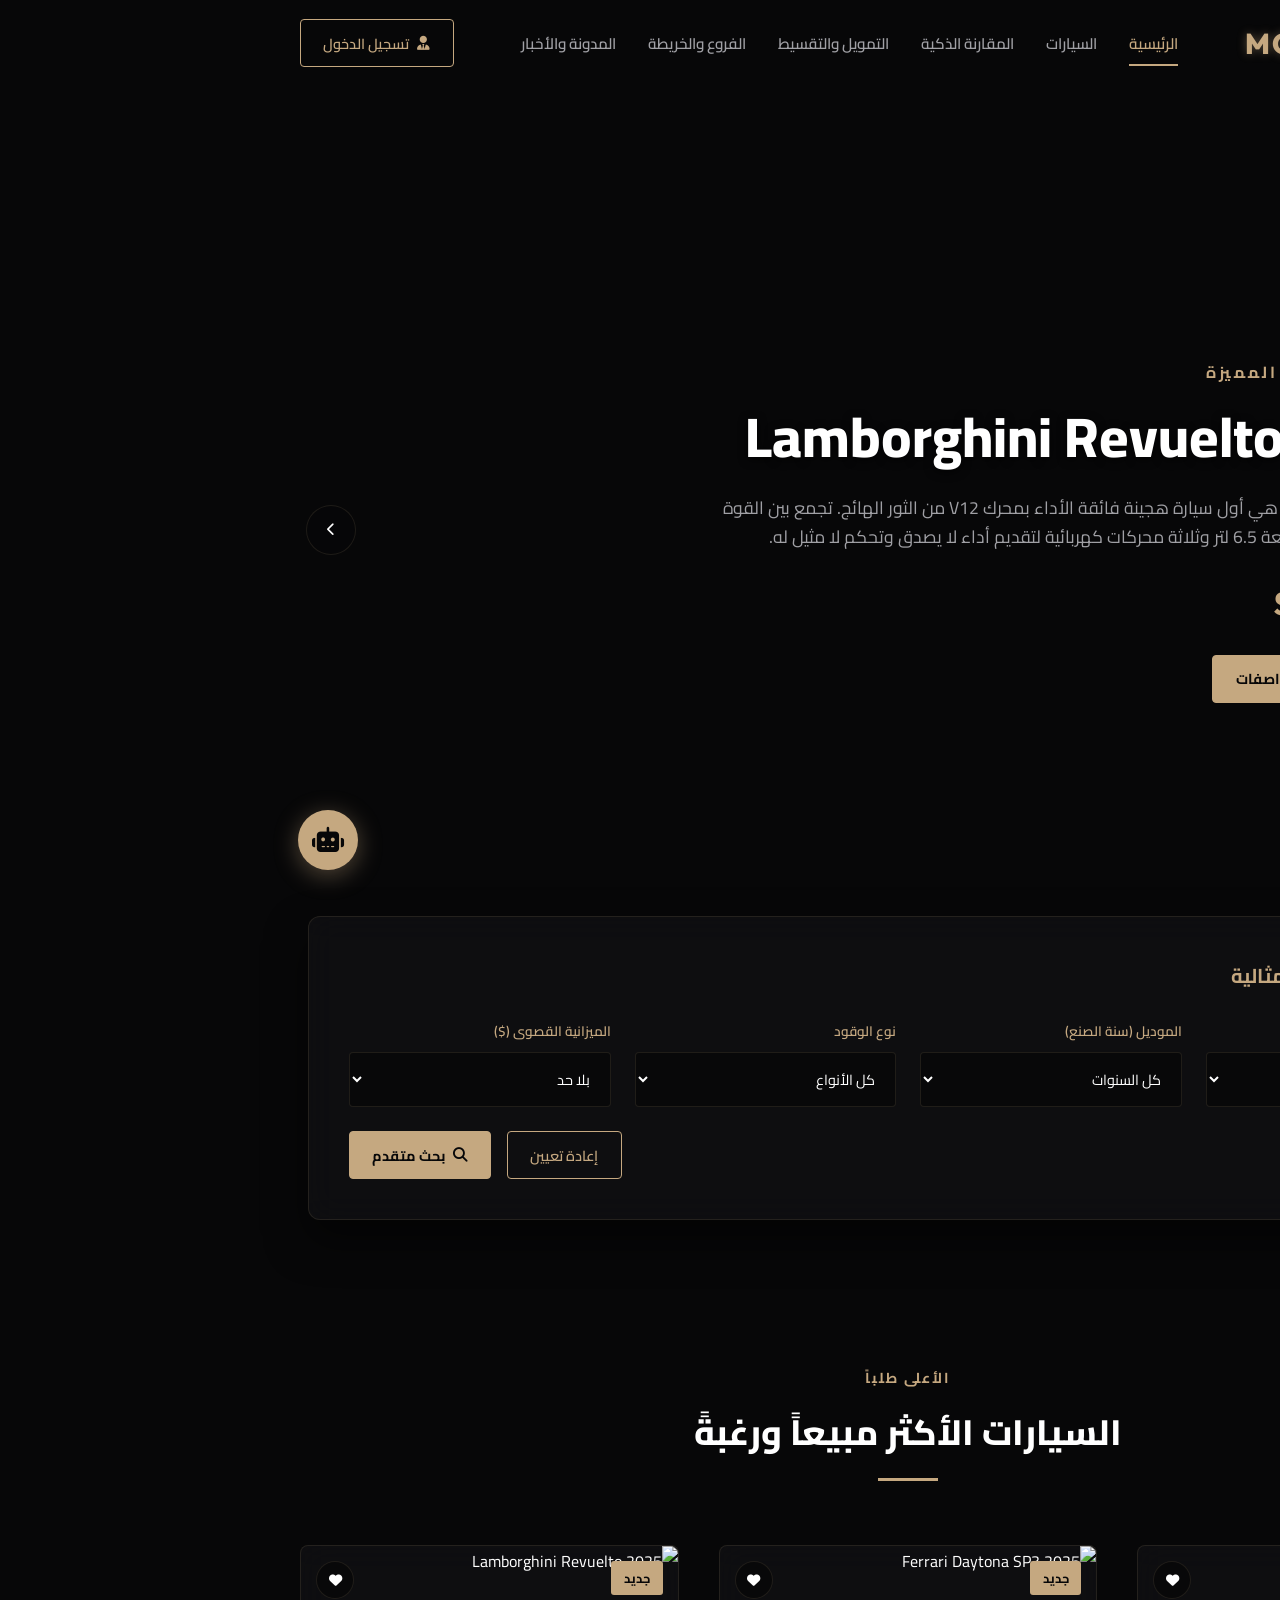
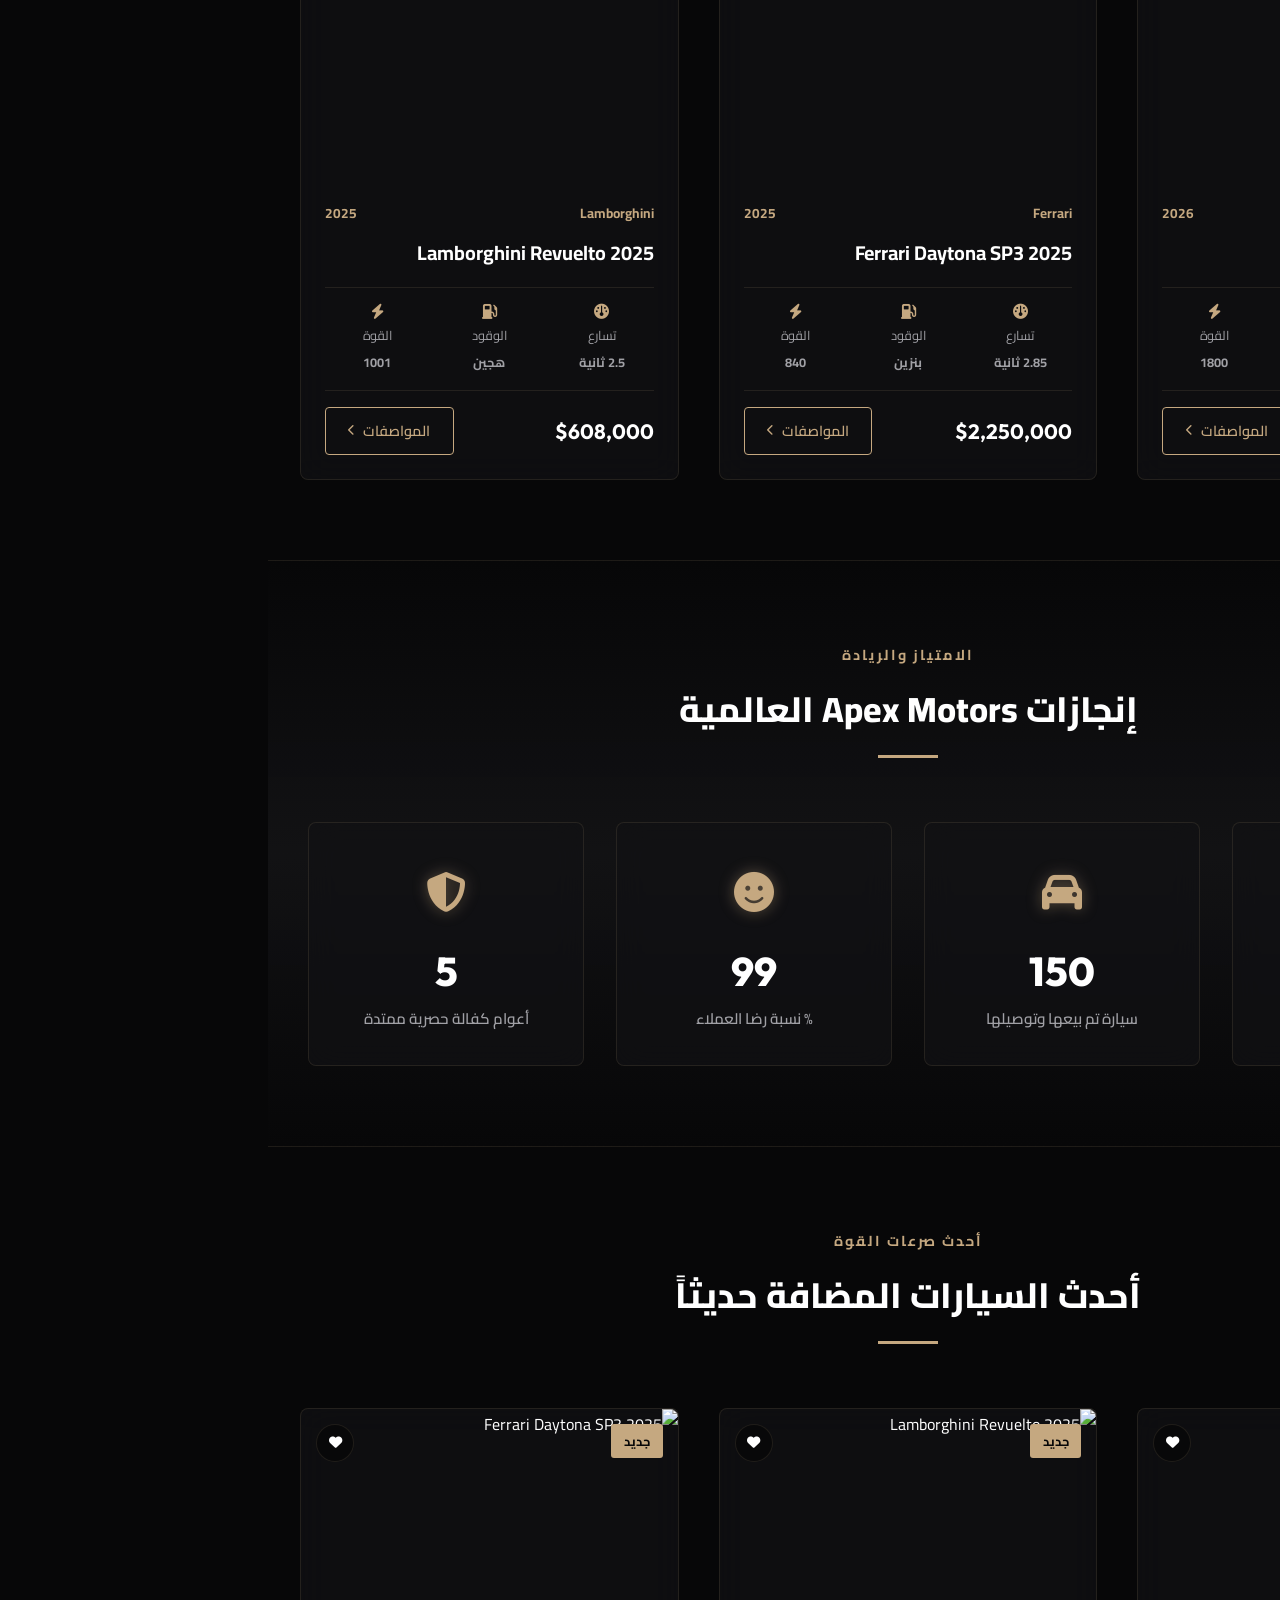
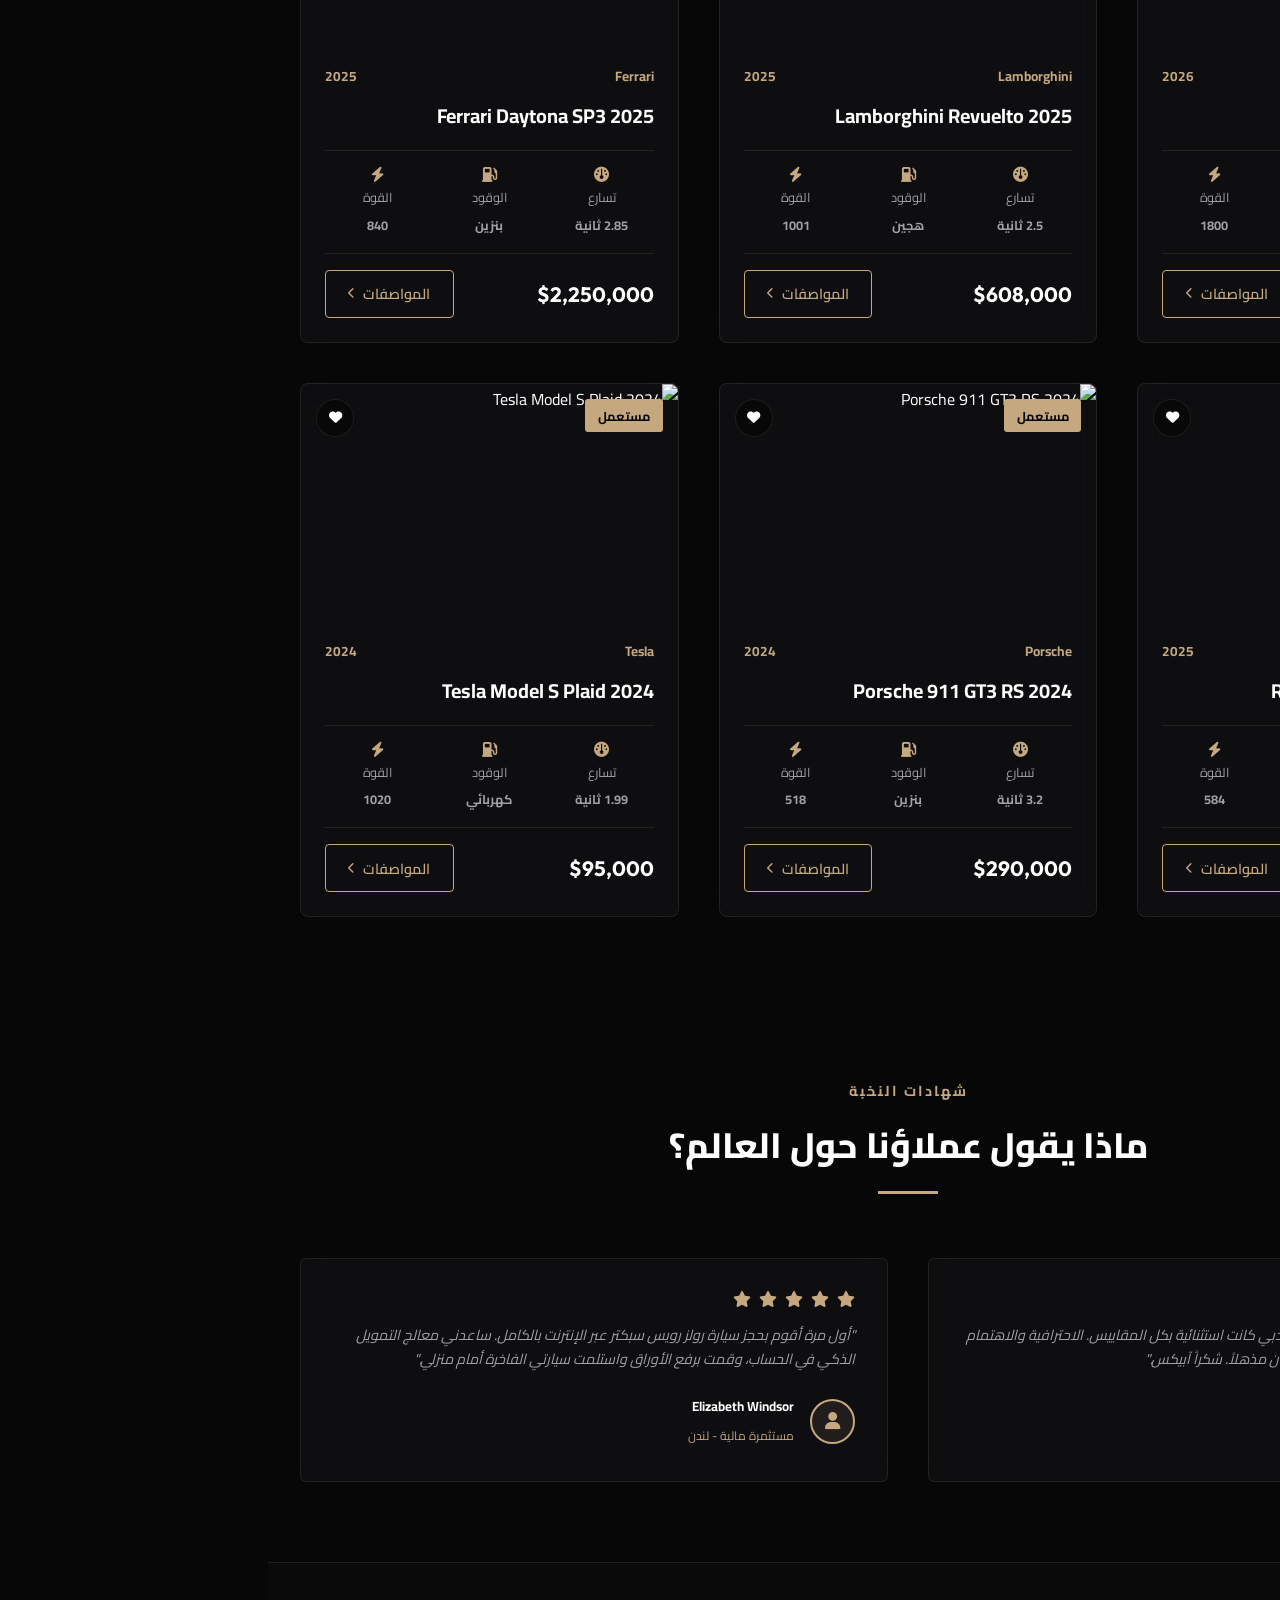
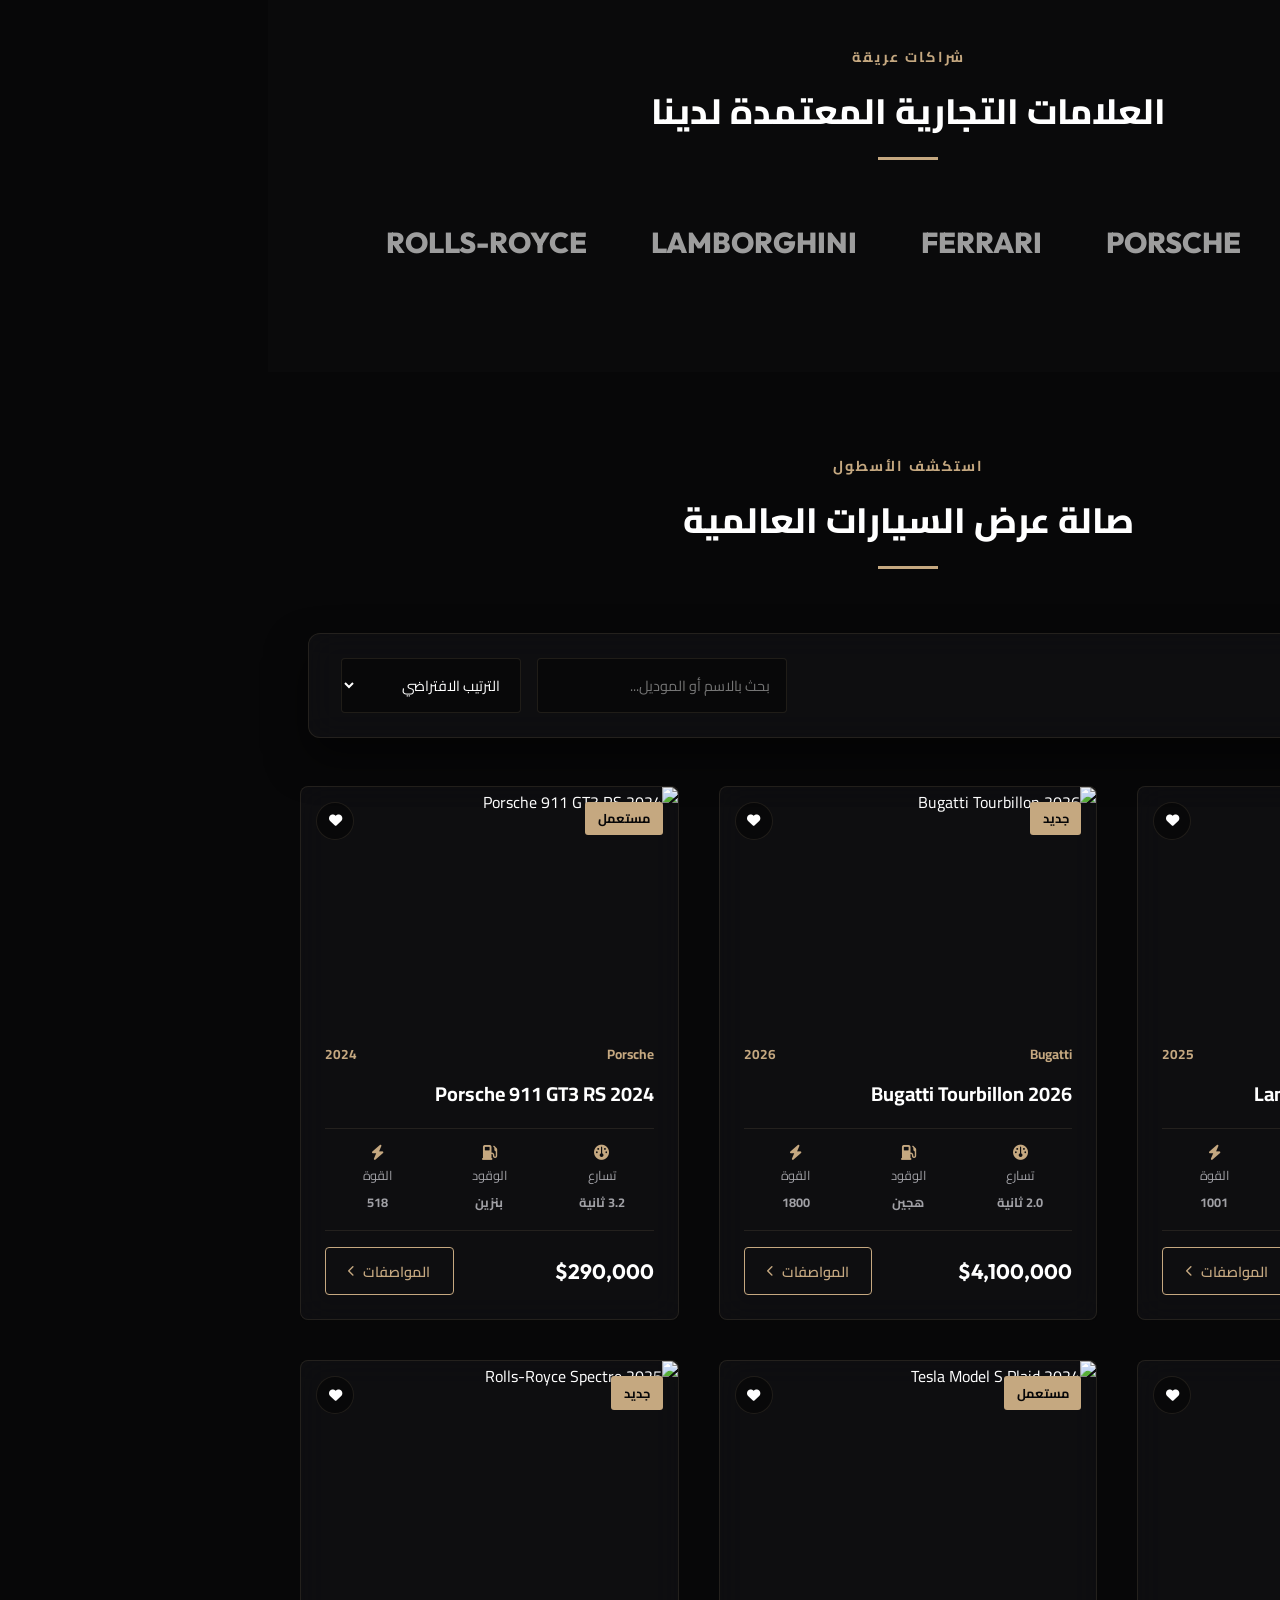
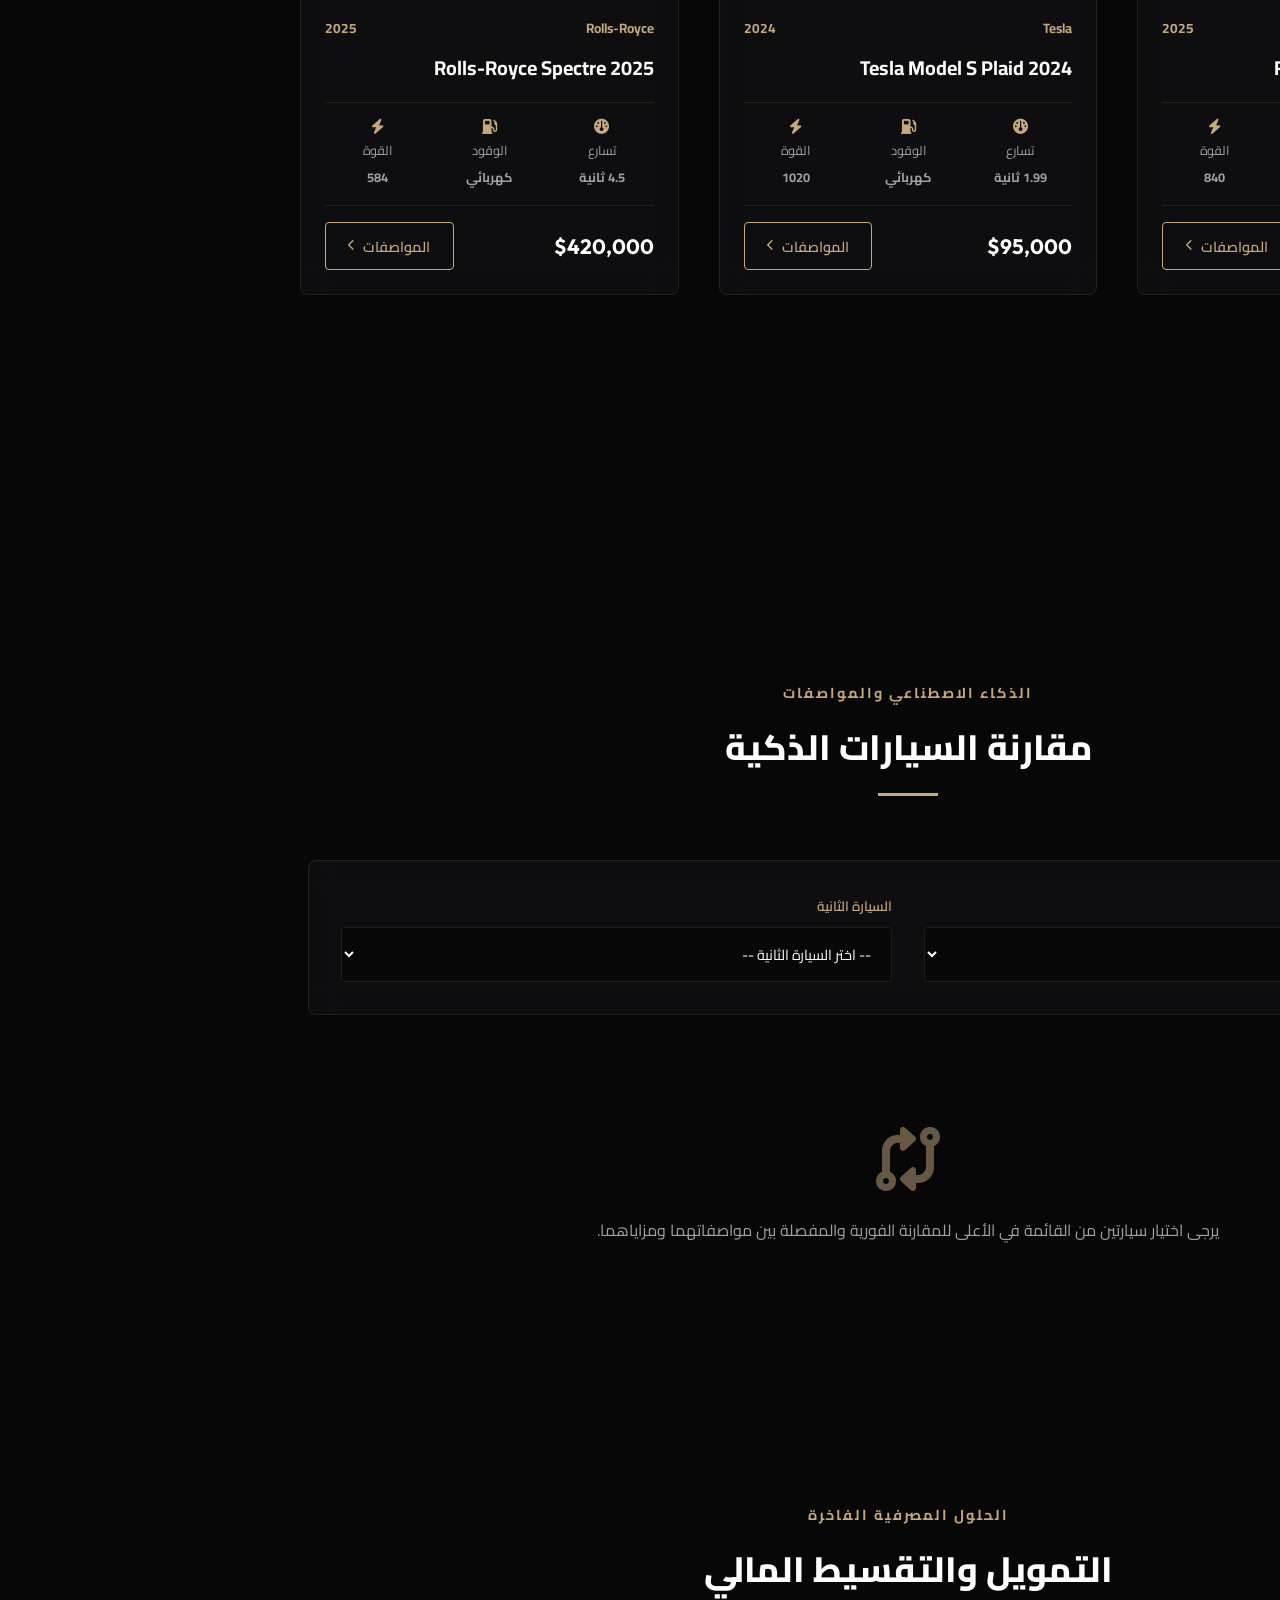
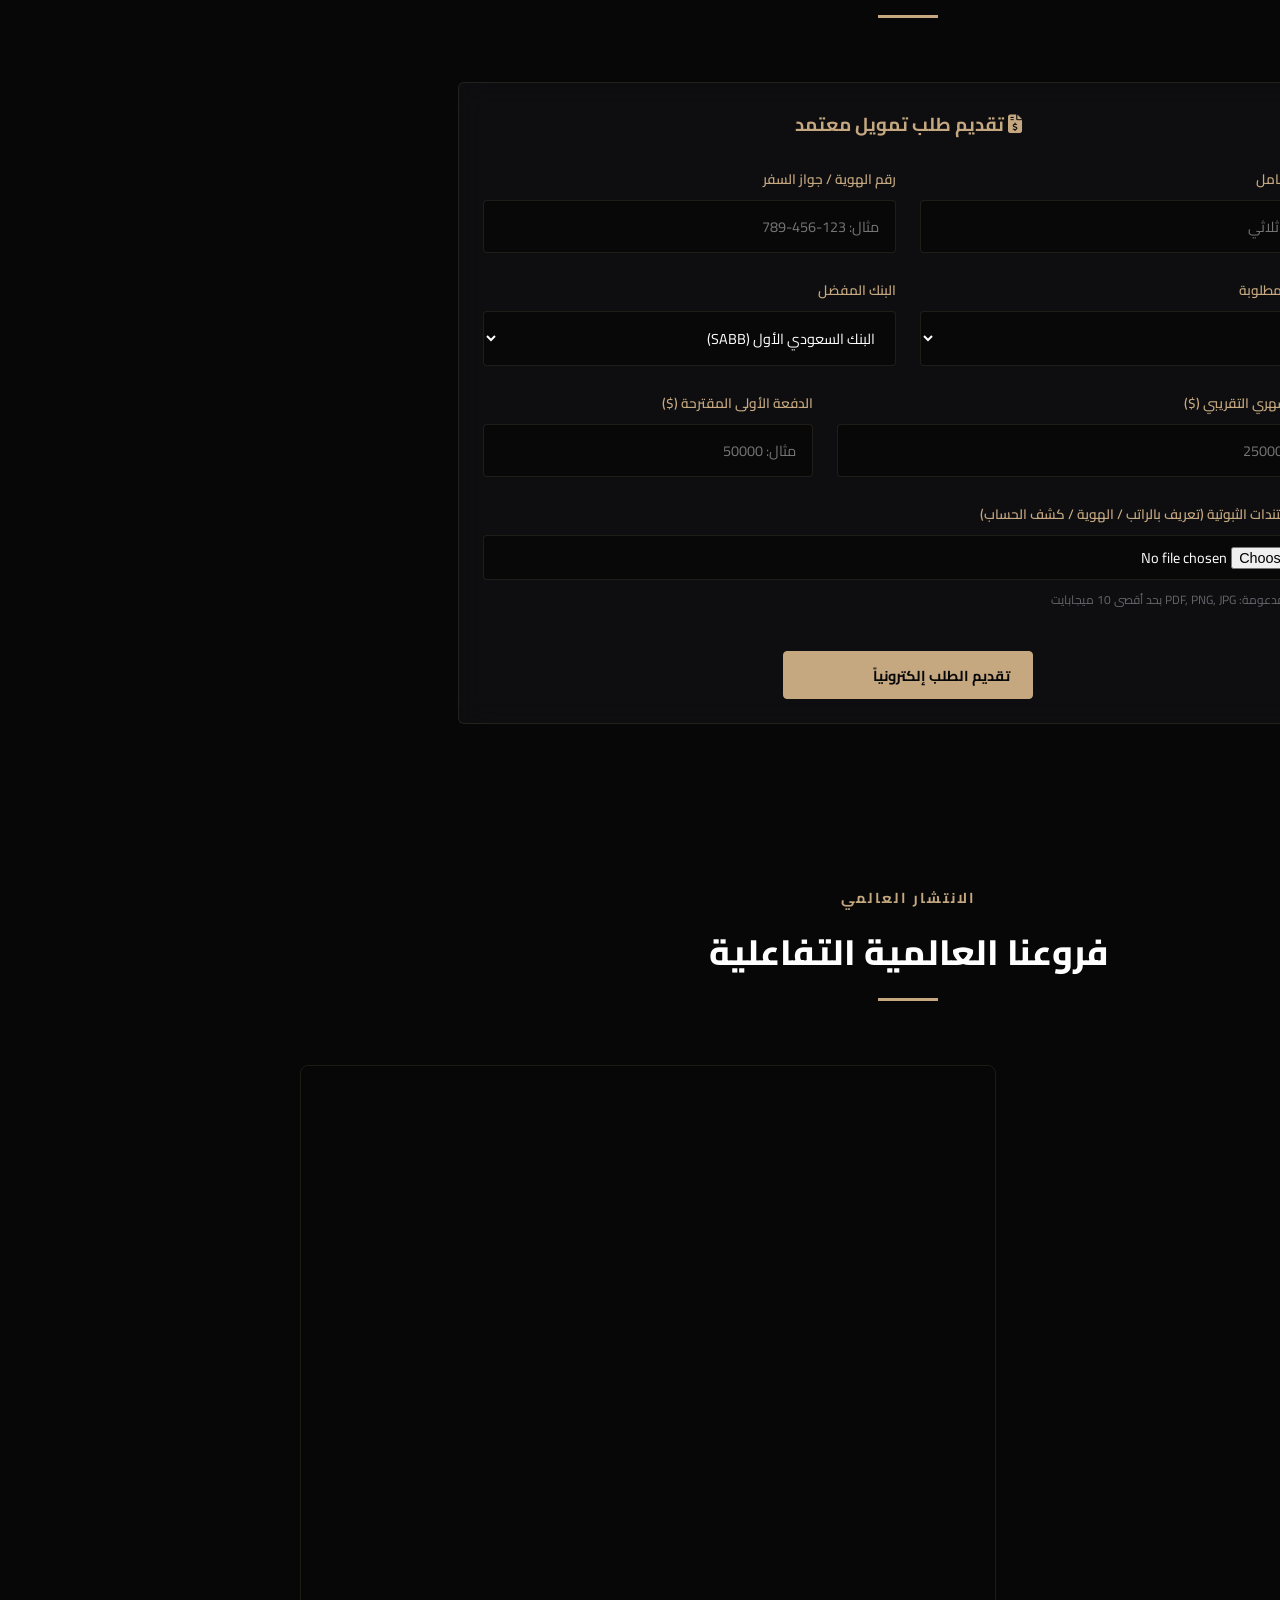
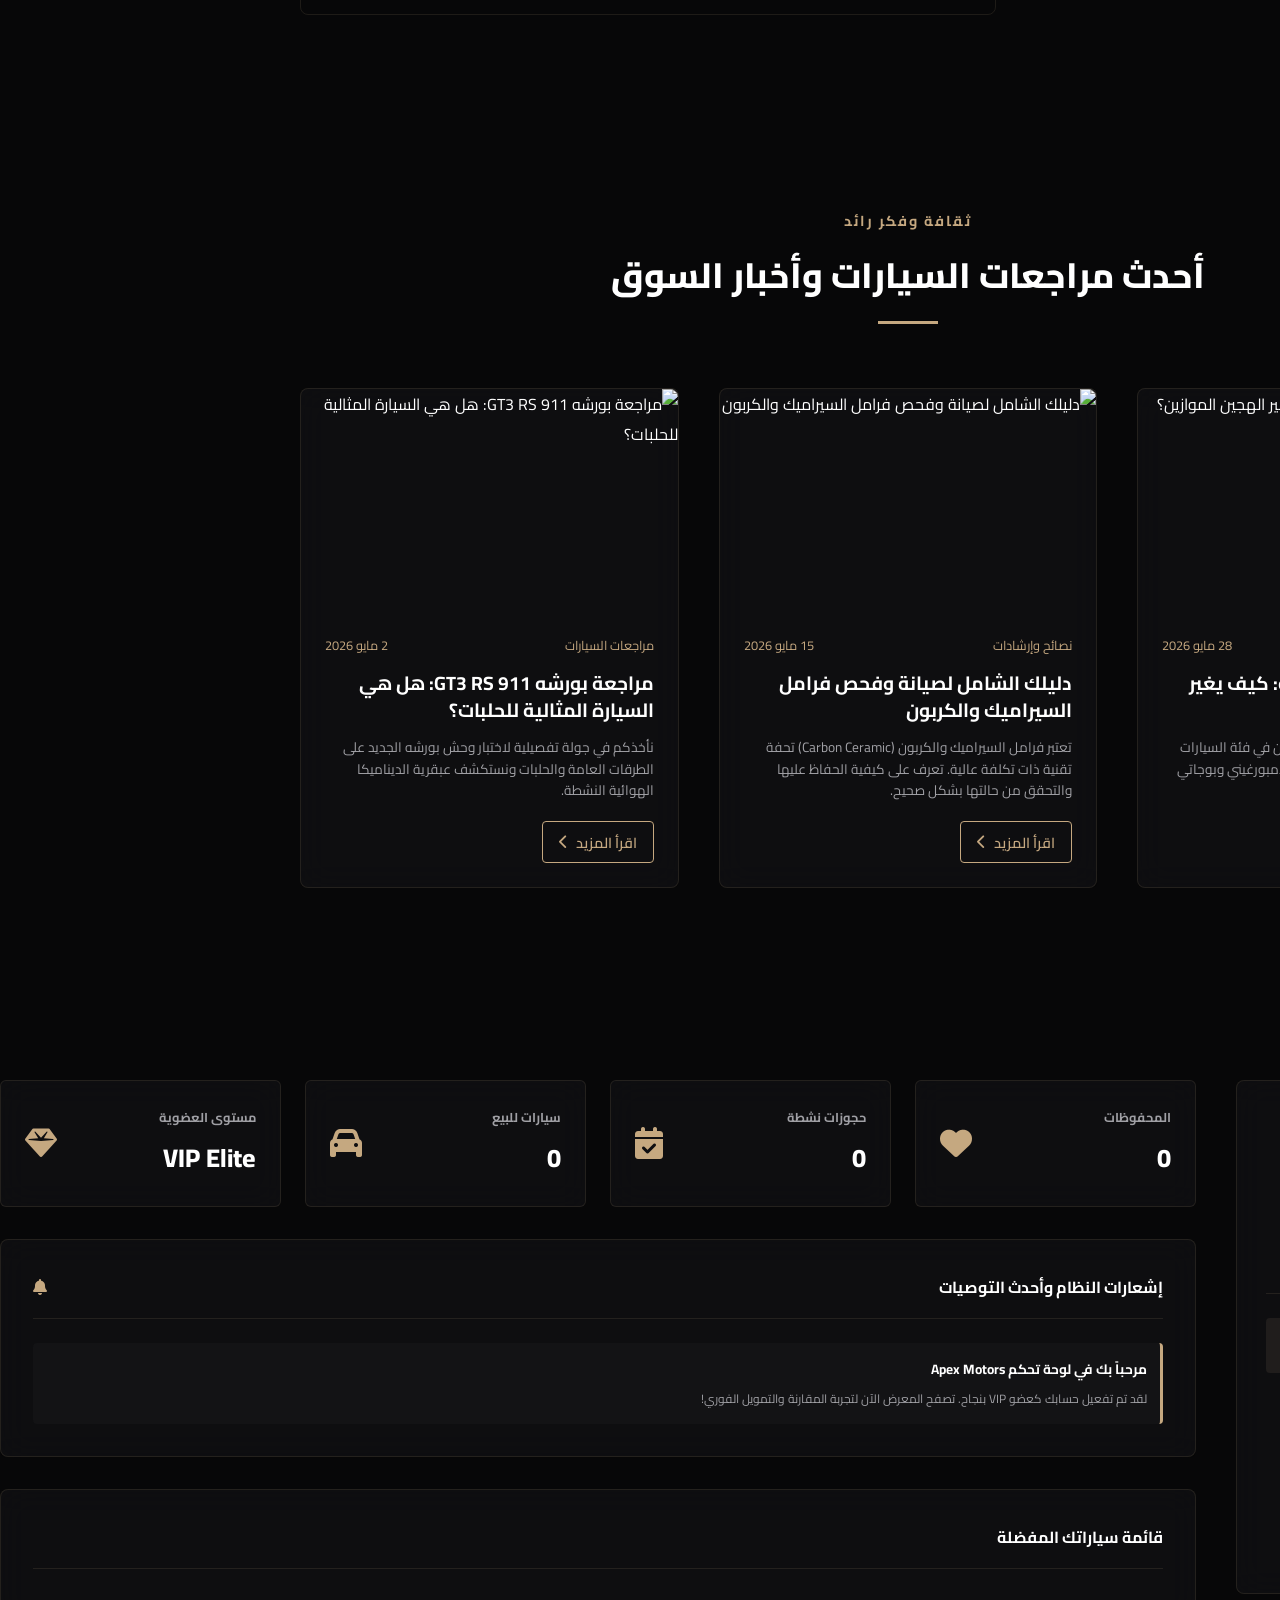
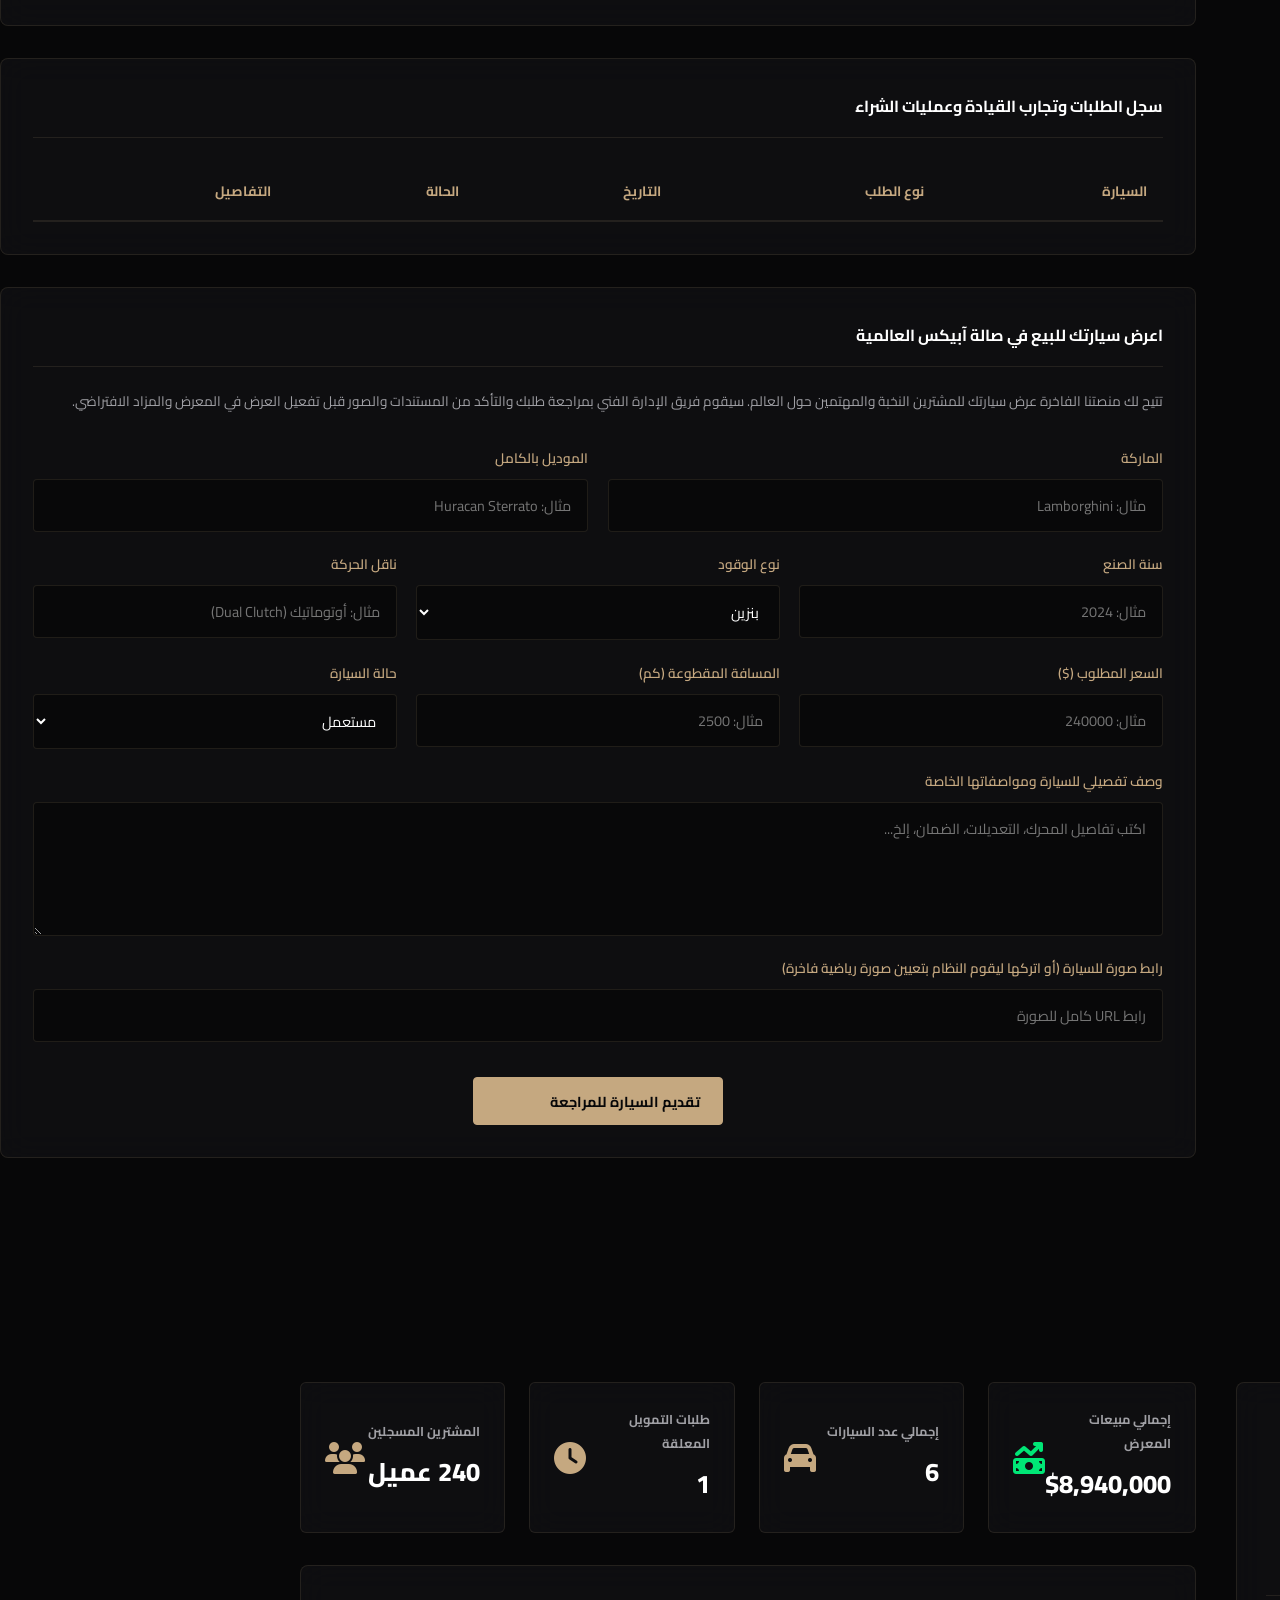
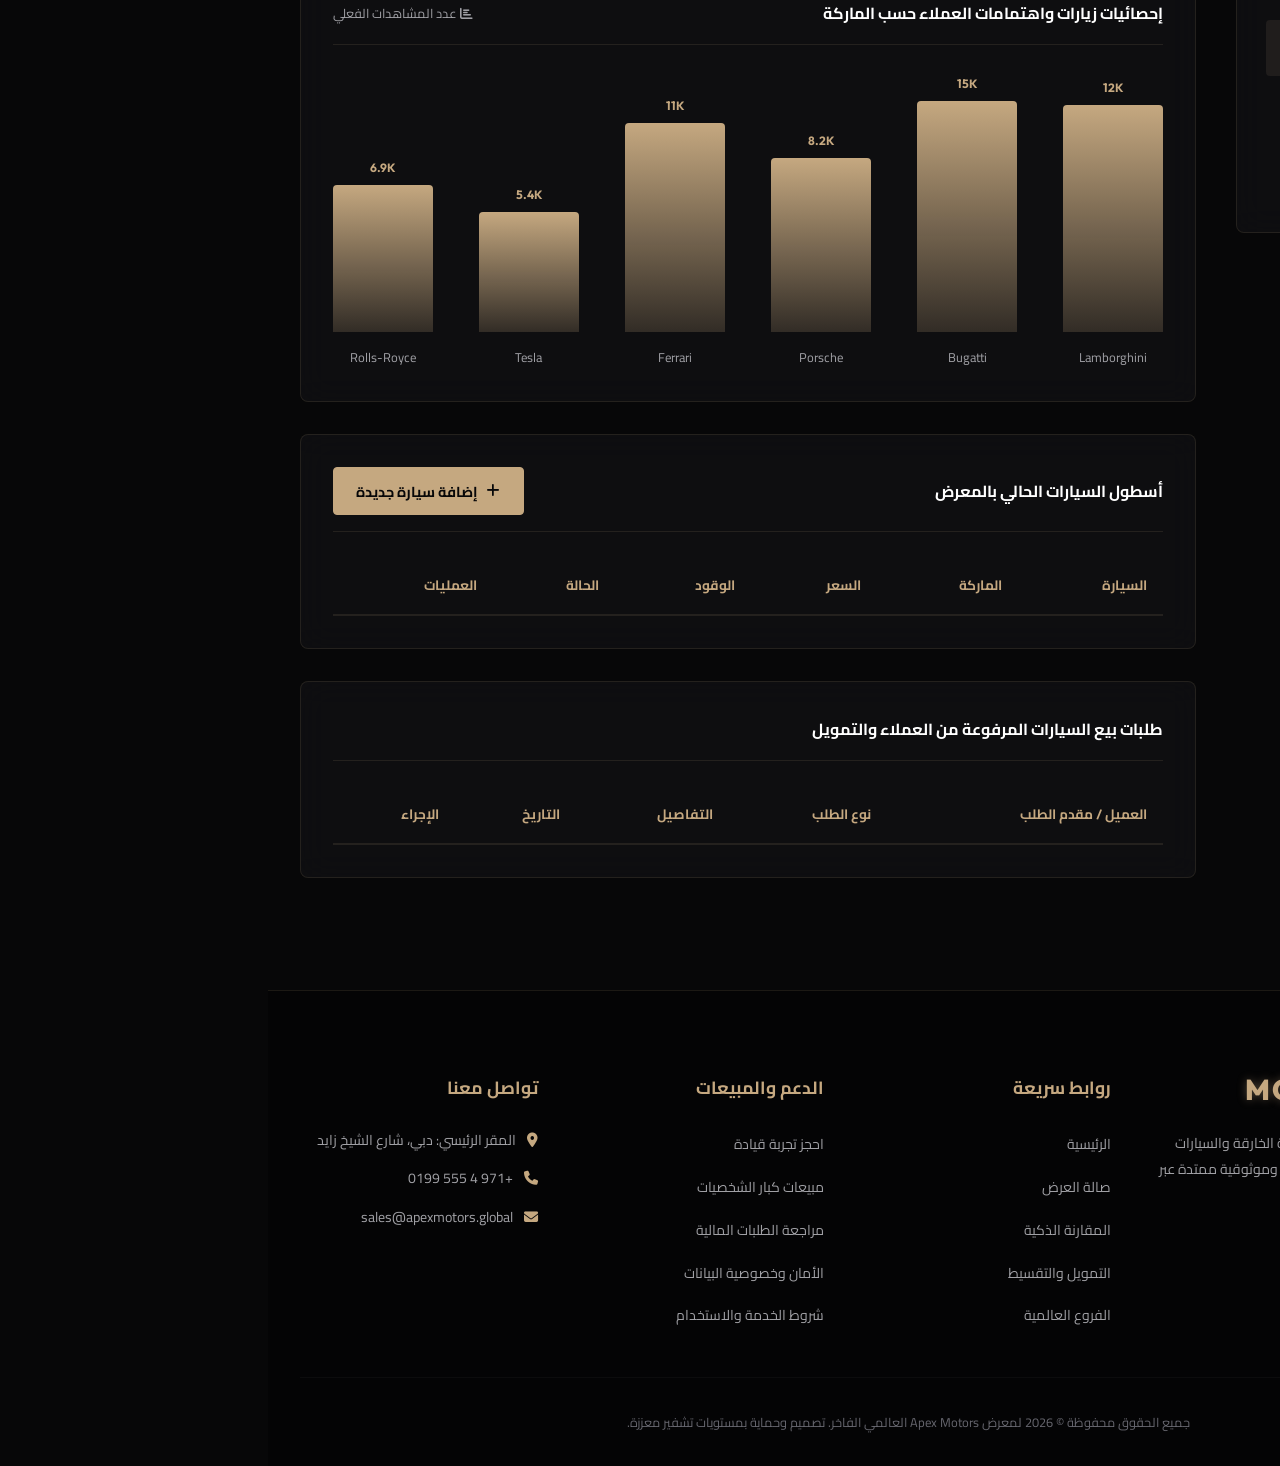
==== index.html @ 4272f487 "s" ====
<!DOCTYPE html>
<html lang="ar" dir="rtl">
<head>
    <meta charset="UTF-8">
    <meta name="viewport" content="width=device-width, initial-scale=1.0">
    <title>Apex Motors | معرض السيارات العالمي الفاخر</title>
    
    <!-- Meta tags SEO -->
    <meta name="description" content="تصفح واشترِ أرقى وأسرع السيارات الخارقة والكهربائية عالمياً. خدمات تمويل متميزة، فروع متعددة في كبرى العواصم، ومساعد ذكاء اصطناعي مخصص.">
    <meta name="keywords" content="سيارات خارقة, سيارات فاخرة, لامبورغيني, بوجاتي, بورشه, تمويل سيارات, معرض سيارات عالمي, شراء سيارات, تقسيط سيارات">
    <meta name="author" content="Apex Motors">
    
    <!-- Leaflet.js CSS for Interactive Maps -->
    <link rel="stylesheet" href="https://unpkg.com/leaflet@1.9.4/dist/leaflet.css" integrity="sha256-p4NxAoJBhIIN+hmNHrzRCf9tD/miZyoHS5obTRR9BMY=" crossorigin=""/>
    
    <!-- FontAwesome for Premium Icons -->
    <link rel="stylesheet" href="https://cdnjs.cloudflare.com/ajax/libs/font-awesome/6.4.0/css/all.min.css">
    
    <!-- Style Sheets -->
    <link rel="stylesheet" href="css/style.css">
</head>
<body>

    <!-- الهيدر وشريط التنقل -->
    <header id="main-header">
        <div class="nav-container">
            <a href="#" class="logo" id="logo-btn">
                <i class="fa-solid fa-crown"></i> APEX <span>MOTORS</span>
            </a>
            
            <ul class="nav-menu">
                <li><a href="#" class="nav-link active" data-page="home">الرئيسية</a></li>
                <li><a href="#" class="nav-link" data-page="showroom">السيارات</a></li>
                <li><a href="#" class="nav-link" data-page="compare">المقارنة الذكية</a></li>
                <li><a href="#" class="nav-link" data-page="financing">التمويل والتقسيط</a></li>
                <li><a href="#" class="nav-link" data-page="branches">الفروع والخريطة</a></li>
                <li><a href="#" class="nav-link" data-page="blog">المدونة والأخبار</a></li>
            </ul>
            
            <div class="nav-actions">
                <button class="btn-luxury" id="auth-btn">
                    <i class="fa-solid fa-user-tie"></i> <span id="auth-btn-text">تسجيل الدخول</span>
                </button>
                <button class="btn-luxury-solid" id="admin-panel-btn" style="display: none;">
                    <i class="fa-solid fa-gauge-high"></i> لوحة الإدارة
                </button>
                <div class="menu-toggle" id="mobile-menu-btn">
                    <i class="fa-solid fa-bars"></i>
                </div>
            </div>
        </div>
    </header>

    <!-- محتوى الصفحات - نظام SPA التفاعلي -->
    <main id="main-content" style="margin-top: 80px;">

        <!-- 1. الصفحة الرئيسية -->
        <div id="page-home" class="spa-page active">
            <!-- السلايدر الرئيسي البطل -->
            <section class="hero-section">
                <!-- فيديو الخلفية عالي الجودة -->
                <video class="video-background" autoplay loop muted playsinline poster="https://images.unsplash.com/photo-1614162692292-7ac56d7f7f1e?auto=format&fit=crop&w=1200&q=80">
                    <source src="https://assets.mixkit.co/videos/preview/mixkit-luxury-black-sport-car-in-a-studio-34537-large.mp4" type="video/mp4">
                    Your browser does not support the video tag.
                </video>
                <div class="hero-overlay"></div>
                
                <div class="slider-container" id="hero-slider">
                    <!-- سيتم تعبئة السلايد المخصص برمجياً -->
                </div>
                
                <button class="slider-arrow arrow-prev" id="slide-prev"><i class="fa-solid fa-chevron-right"></i></button>
                <button class="slider-arrow arrow-next" id="slide-next"><i class="fa-solid fa-chevron-left"></i></button>
            </section>

            <!-- شريط البحث السريع والفلترة المتقدمة -->
            <section style="padding: 0 2rem; position: relative;">
                <div class="search-panel glass-effect gold-glow">
                    <h3 style="margin-bottom: 1.5rem; color: var(--color-gold); font-size: 1.25rem;"><i class="fa-solid fa-sliders"></i> ابحث عن سيارتك المثالية</h3>
                    <div class="search-grid">
                        <div class="form-group">
                            <label>الماركة</label>
                            <select class="form-control" id="search-brand">
                                <option value="">كل الماركات</option>
                            </select>
                        </div>
                        <div class="form-group">
                            <label>الموديل (سنة الصنع)</label>
                            <select class="form-control" id="search-year">
                                <option value="">كل السنوات</option>
                                <option value="2026">2026</option>
                                <option value="2025">2025</option>
                                <option value="2024">2024</option>
                            </select>
                        </div>
                        <div class="form-group">
                            <label>نوع الوقود</label>
                            <select class="form-control" id="search-fuel">
                                <option value="">كل الأنواع</option>
                                <option value="بنزين">بنزين</option>
                                <option value="هجين (Hybrid)">هجين (Hybrid)</option>
                                <option value="كهربائي">كهربائي</option>
                            </select>
                        </div>
                        <div class="form-group">
                            <label>الميزانية القصوى ($)</label>
                            <select class="form-control" id="search-price">
                                <option value="">بلا حد</option>
                                <option value="150000">حتى $150,000</option>
                                <option value="500000">حتى $500,000</option>
                                <option value="1000000">حتى $1,000,000</option>
                                <option value="3000000">حتى $3,000,000</option>
                            </select>
                        </div>
                    </div>
                    <div class="search-actions">
                        <button class="btn-luxury" id="search-reset-btn">إعادة تعيين</button>
                        <button class="btn-luxury-solid" id="search-submit-btn"><i class="fa-solid fa-magnifying-glass"></i> بحث متقدم</button>
                    </div>
                </div>
            </section>

            <!-- قسم المبيعات الأكثر تميزاً -->
            <section>
                <div class="section-header">
                    <span class="section-tag">الأعلى طلباً</span>
                    <h2 class="section-title">السيارات الأكثر مبيعاً ورغبةً</h2>
                </div>
                <div class="cars-grid" id="featured-cars-grid">
                    <!-- سيتم تحميل بطاقات السيارات الفخمة برمجياً -->
                </div>
            </section>

            <!-- قسم العروض والخصومات الحصرية والخدمات -->
            <section class="stats-section">
                <div class="section-header">
                    <span class="section-tag">الامتياز والريادة</span>
                    <h2 class="section-title">إنجازات Apex Motors العالمية</h2>
                </div>
                <div class="stats-grid">
                    <div class="stat-item glass-effect">
                        <div class="stat-icon"><i class="fa-solid fa-globe"></i></div>
                        <div class="stat-number" data-target="4">0</div>
                        <div class="stat-label">فروع دولية رئيسية</div>
                    </div>
                    <div class="stat-item glass-effect">
                        <div class="stat-icon"><i class="fa-solid fa-car"></i></div>
                        <div class="stat-number" data-target="150">0</div>
                        <div class="stat-label">سيارة تم بيعها وتوصيلها</div>
                    </div>
                    <div class="stat-item glass-effect">
                        <div class="stat-icon"><i class="fa-solid fa-face-smile"></i></div>
                        <div class="stat-number" data-target="99">0</div>
                        <div class="stat-label">% نسبة رضا العملاء</div>
                    </div>
                    <div class="stat-item glass-effect">
                        <div class="stat-icon"><i class="fa-solid fa-shield-halved"></i></div>
                        <div class="stat-number" data-target="5">0</div>
                        <div class="stat-label">أعوام كفالة حصرية ممتدة</div>
                    </div>
                </div>
            </section>

            <!-- قسم أحدث الإضافات مع إمكانية الفلترة السريعة -->
            <section>
                <div class="section-header">
                    <span class="section-tag">أحدث صرعات القوة</span>
                    <h2 class="section-title">أحدث السيارات المضافة حديثاً</h2>
                </div>
                <div class="cars-grid" id="latest-cars-grid">
                    <!-- يتم تحميل السيارات المضافة حديثاً برمجياً -->
                </div>
            </section>

            <!-- قسم آراء العملاء النخبة -->
            <section>
                <div class="section-header">
                    <span class="section-tag">شهادات النخبة</span>
                    <h2 class="section-title">ماذا يقول عملاؤنا حول العالم؟</h2>
                </div>
                <div class="cars-grid" style="grid-template-columns: repeat(auto-fit, minmax(300px, 1fr));">
                    <div class="pc-card glass-effect" style="border: 1px solid var(--glass-border); padding: 2rem;">
                        <div style="display: flex; gap: 0.5rem; color: var(--color-gold); margin-bottom: 1rem;">
                            <i class="fa-solid fa-star"></i><i class="fa-solid fa-star"></i><i class="fa-solid fa-star"></i><i class="fa-solid fa-star"></i><i class="fa-solid fa-star"></i>
                        </div>
                        <p style="color: var(--color-text-silver); font-style: italic; line-height: 1.6; font-size: 0.9rem; margin-bottom: 1.5rem;">
                            "تجربة شراء بورشه GT3 RS من فرع دبي كانت استثنائية بكل المقاييس. الاحترافية والاهتمام بالتفاصيل والشحن الآمن لسيارتي كان مذهلاً. شكراً آبيكس."
                        </p>
                        <div style="display: flex; align-items: center; gap: 1rem;">
                            <div class="user-avatar" style="width: 45px; height: 45px; font-size: 1.1rem; margin:0;"><i class="fa-solid fa-user"></i></div>
                            <div>
                                <h5 style="font-weight: 700;">سليمان الراجحي</h5>
                                <span style="font-size: 0.75rem; color: var(--color-gold);">رائد أعمال - الرياض</span>
                            </div>
                        </div>
                    </div>
                    <div class="pc-card glass-effect" style="border: 1px solid var(--glass-border); padding: 2rem;">
                        <div style="display: flex; gap: 0.5rem; color: var(--color-gold); margin-bottom: 1rem;">
                            <i class="fa-solid fa-star"></i><i class="fa-solid fa-star"></i><i class="fa-solid fa-star"></i><i class="fa-solid fa-star"></i><i class="fa-solid fa-star"></i>
                        </div>
                        <p style="color: var(--color-text-silver); font-style: italic; line-height: 1.6; font-size: 0.9rem; margin-bottom: 1.5rem;">
                            "أول مرة أقوم بحجز سيارة رولز رويس سبكتر عبر الإنترنت بالكامل. ساعدني معالج التمويل الذكي في الحساب، وقمت برفع الأوراق واستلمت سيارتي الفاخرة أمام منزلي."
                        </p>
                        <div style="display: flex; align-items: center; gap: 1rem;">
                            <div class="user-avatar" style="width: 45px; height: 45px; font-size: 1.1rem; margin:0;"><i class="fa-solid fa-user"></i></div>
                            <div>
                                <h5 style="font-weight: 700;">Elizabeth Windsor</h5>
                                <span style="font-size: 0.75rem; color: var(--color-gold);">مستثمرة مالية - لندن</span>
                            </div>
                        </div>
                    </div>
                </div>
            </section>

            <!-- العلامات التجارية الشريكة -->
            <section style="background: rgba(255,255,255,0.01); border-top: 1px solid var(--glass-border);">
                <div class="section-header" style="margin-bottom: 2rem;">
                    <span class="section-tag">شراكات عريقة</span>
                    <h2 class="section-title">العلامات التجارية المعتمدة لدينا</h2>
                </div>
                <div style="display: flex; justify-content: center; gap: 4rem; flex-wrap: wrap; align-items: center; opacity: 0.6; padding: 2rem 0;">
                    <span style="font-family: var(--font-en); font-size: 1.8rem; font-weight: 800; color: white;">BUGATTI</span>
                    <span style="font-family: var(--font-en); font-size: 1.8rem; font-weight: 800; color: white;">PORSCHE</span>
                    <span style="font-family: var(--font-en); font-size: 1.8rem; font-weight: 800; color: white;">FERRARI</span>
                    <span style="font-family: var(--font-en); font-size: 1.8rem; font-weight: 800; color: white;">LAMBORGHINI</span>
                    <span style="font-family: var(--font-en); font-size: 1.8rem; font-weight: 800; color: white;">ROLLS-ROYCE</span>
                </div>
            </section>
        </div>

        <!-- 2. صالة العرض وقائمة السيارات الكاملة -->
        <div id="page-showroom" class="spa-page">
            <section>
                <div class="section-header">
                    <span class="section-tag">استكشف الأسطول</span>
                    <h2 class="section-title">صالة عرض السيارات العالمية</h2>
                </div>
                
                <!-- عرض الفلاتر النشطة والإعدادات -->
                <div class="search-panel glass-effect" style="margin-bottom: 3rem; margin-top: 0; padding: 1.5rem 2rem;">
                    <div style="display: flex; justify-content: space-between; align-items: center; flex-wrap: wrap; gap: 1rem;">
                        <div>
                            <span style="color: var(--color-text-silver); font-size: 0.9rem;">السيارات المتاحة: <strong id="showroom-cars-count" style="color: var(--color-gold);">0</strong> سيارات</span>
                        </div>
                        <div style="display: flex; gap: 1rem;">
                            <input type="text" class="form-control" id="showroom-search-input" placeholder="بحث بالاسم أو الموديل..." style="width: 250px;">
                            <select class="form-control" id="showroom-sort" style="width: 180px;">
                                <option value="default">الترتيب الافتراضي</option>
                                <option value="price-asc">السعر: من الأقل للأعلى</option>
                                <option value="price-desc">السعر: من الأعلى للأقل</option>
                                <option value="year-desc">الأحدث صنعاً</option>
                            </select>
                        </div>
                    </div>
                </div>

                <div class="cars-grid" id="showroom-cars-grid">
                    <!-- سيتم تحميل بطاقات صالة العرض برمجياً -->
                </div>
            </section>
        </div>

        <!-- 3. صفحة تفاصيل السيارة المحددة -->
        <div id="page-details" class="spa-page">
            <section style="padding-top: 2rem;">
                <button class="btn-luxury" id="back-to-showroom-btn" style="margin-bottom: 2rem;"><i class="fa-solid fa-arrow-right"></i> العودة لصالة العرض</button>
                
                <div class="details-container" id="car-details-container">
                    <!-- سيتم تعبئة تفاصيل السيارة ديناميكياً بواسطة جافا سكربت -->
                </div>
            </section>
        </div>

        <!-- 4. صفحة المقارنة الذكية -->
        <div id="page-compare" class="spa-page">
            <section>
                <div class="section-header">
                    <span class="section-tag">الذكاء الاصطناعي والمواصفات</span>
                    <h2 class="section-title">مقارنة السيارات الذكية</h2>
                </div>

                <div class="compare-container">
                    <div class="compare-selector glass-effect" style="padding: 2rem; border-radius: 8px;">
                        <div class="form-group">
                            <label>السيارة الأولى</label>
                            <select class="form-control" id="compare-select-1">
                                <option value="">-- اختر السيارة الأولى --</option>
                            </select>
                        </div>
                        <div class="form-group">
                            <label>السيارة الثانية</label>
                            <select class="form-control" id="compare-select-2">
                                <option value="">-- اختر السيارة الثانية --</option>
                            </select>
                        </div>
                    </div>

                    <div class="compare-grid glass-effect" id="compare-result-grid" style="display: none;">
                        <!-- يتم ملء خلايا المقارنة ديناميكياً -->
                    </div>
                    
                    <div id="compare-placeholder" style="text-align: center; padding: 4rem; color: var(--color-text-silver);">
                        <i class="fa-solid fa-code-compare" style="font-size: 4rem; color: var(--color-gold); margin-bottom: 1.5rem; opacity: 0.5;"></i>
                        <p>يرجى اختيار سيارتين من القائمة في الأعلى للمقارنة الفورية والمفصلة بين مواصفاتهما ومزاياهما.</p>
                    </div>
                </div>
            </section>
        </div>

        <!-- 5. صفحة التمويل والتقسيط -->
        <div id="page-financing" class="spa-page">
            <section>
                <div class="section-header">
                    <span class="section-tag">الحلول المصرفية الفاخرة</span>
                    <h2 class="section-title">التمويل والتقسيط المالي</h2>
                </div>

                <div style="max-width: 900px; margin: 0 auto;" class="glass-effect pc-card">
                    <h3 style="color: var(--color-gold); margin-bottom: 1.5rem; text-align: center;"><i class="fa-solid fa-file-invoice-dollar"></i> تقديم طلب تمويل معتمد</h3>
                    <form id="finance-application-form" style="display: flex; flex-direction: column; gap: 1.5rem;">
                        <div style="display: grid; grid-template-columns: 1fr 1fr; gap: 1.5rem;">
                            <div class="form-group">
                                <label>الاسم الكامل</label>
                                <input type="text" class="form-control" required placeholder="الاسم ثلاثي">
                            </div>
                            <div class="form-group">
                                <label>رقم الهوية / جواز السفر</label>
                                <input type="text" class="form-control" required placeholder="مثال: 123-456-789">
                            </div>
                        </div>
                        <div style="display: grid; grid-template-columns: 1fr 1fr; gap: 1.5rem;">
                            <div class="form-group">
                                <label>السيارة المطلوبة</label>
                                <select class="form-control" id="finance-form-car-select" required>
                                    <!-- يتم التعبئة تلقائياً -->
                                </select>
                            </div>
                            <div class="form-group">
                                <label>البنك المفضل</label>
                                <select class="form-control" required>
                                    <option value="sabb">البنك السعودي الأول (SABB)</option>
                                    <option value="emirates-nbd">بنك الإمارات دبي الوطني</option>
                                    <option value="hsbc">HSBC للخدمات المصرفية الفاخرة</option>
                                    <option value="chase">JP Morgan Chase Wealth</option>
                                </select>
                            </div>
                        </div>
                        <div style="display: grid; grid-template-columns: 1.5fr 1fr; gap: 1.5rem;">
                            <div class="form-group">
                                <label>الدخل الشهري التقريبي ($)</label>
                                <input type="number" class="form-control" required placeholder="مثال: 25000">
                            </div>
                            <div class="form-group">
                                <label>الدفعة الأولى المقترحة ($)</label>
                                <input type="number" class="form-control" required placeholder="مثال: 50000">
                            </div>
                        </div>
                        <div class="form-group">
                            <label>رفع المستندات الثبوتية (تعريف بالراتب / الهوية / كشف الحساب)</label>
                            <input type="file" class="form-control" style="padding: 0.5rem;" required>
                            <span style="font-size: 0.75rem; color: var(--color-text-muted);">الملفات المدعومة: PDF, PNG, JPG بحد أقصى 10 ميجابايت</span>
                        </div>
                        <button type="submit" class="btn-luxury-solid" style="align-self: center; margin-top: 1rem; width: 250px;">تقديم الطلب إلكترونياً</button>
                    </form>
                </div>
            </section>
        </div>

        <!-- 6. صفحة الفروع والخرائط التفاعلية -->
        <div id="page-branches" class="spa-page">
            <section>
                <div class="section-header">
                    <span class="section-tag">الانتشار العالمي</span>
                    <h2 class="section-title">فروعنا العالمية التفاعلية</h2>
                </div>

                <div class="branches-container">
                    <div class="branches-list-panel" id="branches-list-element">
                        <!-- سيتم تعبئة الفروع ديناميكياً -->
                    </div>
                    
                    <!-- الخريطة التفاعلية -->
                    <div id="map-element"></div>
                </div>
            </section>
        </div>

        <!-- 7. صفحة المدونة والمقالات -->
        <div id="page-blog" class="spa-page">
            <section>
                <div class="section-header">
                    <span class="section-tag">ثقافة وفكر رائد</span>
                    <h2 class="section-title">أحدث مراجعات السيارات وأخبار السوق</h2>
                </div>
                
                <div class="blog-grid" id="blog-articles-grid">
                    <!-- يتم تعبئة المقالات برمجياً -->
                </div>
            </section>
        </div>

        <!-- 8. لوحة تحكم المستخدم (User Dashboard) -->
        <div id="page-dashboard" class="spa-page">
            <section>
                <div class="dashboard-layout">
                    <!-- القائمة الجانبية للمستخدم -->
                    <div class="sidebar-panel glass-effect">
                        <div class="sidebar-user">
                            <div class="user-avatar" id="db-user-avatar"><i class="fa-solid fa-user-ninja"></i></div>
                            <h4 class="user-name" id="db-user-name">عبد الرحمن الفخم</h4>
                            <span class="user-role">عميل مميز (VIP)</span>
                        </div>
                        <ul class="sidebar-menu">
                            <li><a class="sidebar-link active" data-tab="db-tab-overview"><i class="fa-solid fa-house"></i> نظرة عامة</a></li>
                            <li><a class="sidebar-link" data-tab="db-tab-favs"><i class="fa-solid fa-heart"></i> المفضلة (<span id="user-favs-count">0</span>)</a></li>
                            <li><a class="sidebar-link" data-tab="db-tab-orders"><i class="fa-solid fa-clock-rotate-left"></i> طلباتي وحجوزاتي</a></li>
                            <li><a class="sidebar-link" data-tab="db-tab-sell"><i class="fa-solid fa-car-on"></i> عرض سيارتي للبيع</a></li>
                        </ul>
                    </div>
                    
                    <!-- المحتوى الرئيسي للوحة تحكم المستخدم -->
                    <div class="dashboard-main">
                        <!-- التبويب 1: نظرة عامة -->
                        <div id="db-tab-overview" class="db-tab active">
                            <div class="db-stats-grid">
                                <div class="db-stat-card glass-effect">
                                    <div class="db-stat-details">
                                        <h5>المحفوظات</h5>
                                        <h3 id="db-stat-favs-num">0</h3>
                                    </div>
                                    <div class="db-stat-icon"><i class="fa-solid fa-heart"></i></div>
                                </div>
                                <div class="db-stat-card glass-effect">
                                    <div class="db-stat-details">
                                        <h5>حجوزات نشطة</h5>
                                        <h3 id="db-stat-orders-num">0</h3>
                                    </div>
                                    <div class="db-stat-icon"><i class="fa-solid fa-calendar-check"></i></div>
                                </div>
                                <div class="db-stat-card glass-effect">
                                    <div class="db-stat-details">
                                        <h5>سيارات للبيع</h5>
                                        <h3 id="db-stat-usercars-num">0</h3>
                                    </div>
                                    <div class="db-stat-icon"><i class="fa-solid fa-car"></i></div>
                                </div>
                                <div class="db-stat-card glass-effect">
                                    <div class="db-stat-details">
                                        <h5>مستوى العضوية</h5>
                                        <h3>VIP Elite</h3>
                                    </div>
                                    <div class="db-stat-icon"><i class="fa-solid fa-gem"></i></div>
                                </div>
                            </div>
                            
                            <div class="db-card glass-effect" style="margin-top: 2rem;">
                                <div class="db-card-header">
                                    <h4>إشعارات النظام وأحدث التوصيات</h4>
                                    <i class="fa-solid fa-bell" style="color: var(--color-gold);"></i>
                                </div>
                                <div style="display: flex; flex-direction: column; gap: 1rem;" id="dashboard-notifications">
                                    <div class="spec-list-item" style="border-right: 3px solid var(--color-gold);">
                                        <div style="flex: 1;">
                                            <p style="font-size: 0.85rem; font-weight: 700;">مرحباً بك في لوحة تحكم Apex Motors</p>
                                            <span style="font-size: 0.75rem; color: var(--color-text-silver);">لقد تم تفعيل حسابك كعضو VIP بنجاح. تصفح المعرض الآن لتجربة المقارنة والتمويل الفوري!</span>
                                        </div>
                                    </div>
                                </div>
                            </div>
                        </div>

                        <!-- التبويب 2: المفضلة -->
                        <div id="db-tab-favs" class="db-tab">
                            <div class="db-card glass-effect">
                                <div class="db-card-header">
                                    <h4>قائمة سياراتك المفضلة</h4>
                                </div>
                                <div class="cars-grid" id="db-fav-cars-grid">
                                    <!-- يتم ملؤها ديناميكياً بالسيارات التي نقر المستخدم على زر القلب لها -->
                                </div>
                            </div>
                        </div>

                        <!-- التبويب 3: الحجوزات والطلبات -->
                        <div id="db-tab-orders" class="db-tab">
                            <div class="db-card glass-effect">
                                <div class="db-card-header">
                                    <h4>سجل الطلبات وتجارب القيادة وعمليات الشراء</h4>
                                </div>
                                <div style="overflow-x: auto; width: 100%;">
                                    <table style="width: 100%; border-collapse: collapse; text-align: right; font-size: 0.85rem; color: var(--color-text-silver);">
                                        <thead>
                                            <tr style="border-bottom: 2px solid var(--glass-border); color: var(--color-gold);">
                                                <th style="padding: 1rem;">السيارة</th>
                                                <th style="padding: 1rem;">نوع الطلب</th>
                                                <th style="padding: 1rem;">التاريخ</th>
                                                <th style="padding: 1rem;">الحالة</th>
                                                <th style="padding: 1rem;">التفاصيل</th>
                                            </tr>
                                        </thead>
                                        <tbody id="db-orders-table-body">
                                            <!-- حجوزات مضافة -->
                                        </tbody>
                                    </table>
                                </div>
                            </div>
                        </div>

                        <!-- التبويب 4: بيع سيارة خاصة بالمستخدم -->
                        <div id="db-tab-sell" class="db-tab">
                            <div class="db-card glass-effect">
                                <div class="db-card-header">
                                    <h4>اعرض سيارتك للبيع في صالة آبيكس العالمية</h4>
                                </div>
                                <p style="font-size: 0.85rem; color: var(--color-text-silver); margin-bottom: 2rem; line-height: 1.6;">
                                    تتيح لك منصتنا الفاخرة عرض سيارتك للمشترين النخبة والمهتمين حول العالم. سيقوم فريق الإدارة الفني بمراجعة طلبك والتأكد من المستندات والصور قبل تفعيل العرض في المعرض والمزاد الافتراضي.
                                </p>
                                <form id="sell-car-form" style="display: flex; flex-direction: column; gap: 1.2rem;">
                                    <div style="display: grid; grid-template-columns: 1fr 1fr; gap: 1.2rem;">
                                        <div class="form-group">
                                            <label>الماركة</label>
                                            <input type="text" class="form-control" id="sell-brand" required placeholder="مثال: Lamborghini">
                                        </div>
                                        <div class="form-group">
                                            <label>الموديل بالكامل</label>
                                            <input type="text" class="form-control" id="sell-model" required placeholder="مثال: Huracan Sterrato">
                                        </div>
                                    </div>
                                    <div style="display: grid; grid-template-columns: 1fr 1fr 1fr; gap: 1.2rem;">
                                        <div class="form-group">
                                            <label>سنة الصنع</label>
                                            <input type="number" class="form-control" id="sell-year" required placeholder="مثال: 2024">
                                        </div>
                                        <div class="form-group">
                                            <label>نوع الوقود</label>
                                            <select class="form-control" id="sell-fuel" required>
                                                <option value="بنزين">بنزين</option>
                                                <option value="هجين (Hybrid)">هجين (Hybrid)</option>
                                                <option value="كهربائي">كهربائي</option>
                                            </select>
                                        </div>
                                        <div class="form-group">
                                            <label>ناقل الحركة</label>
                                            <input type="text" class="form-control" id="sell-transmission" required placeholder="مثال: أوتوماتيك (Dual Clutch)">
                                        </div>
                                    </div>
                                    <div style="display: grid; grid-template-columns: 1fr 1fr 1fr; gap: 1.2rem;">
                                        <div class="form-group">
                                            <label>السعر المطلوب ($)</label>
                                            <input type="number" class="form-control" id="sell-price" required placeholder="مثال: 240000">
                                        </div>
                                        <div class="form-group">
                                            <label>المسافة المقطوعة (كم)</label>
                                            <input type="number" class="form-control" id="sell-mileage" required placeholder="مثال: 2500">
                                        </div>
                                        <div class="form-group">
                                            <label>حالة السيارة</label>
                                            <select class="form-control" id="sell-condition" required>
                                                <option value="مستعمل">مستعمل</option>
                                                <option value="جديد">جديد</option>
                                            </select>
                                        </div>
                                    </div>
                                    <div class="form-group">
                                        <label>وصف تفصيلي للسيارة ومواصفاتها الخاصة</label>
                                        <textarea class="form-control" id="sell-description" rows="4" placeholder="اكتب تفاصيل المحرك، التعديلات، الضمان، إلخ..."></textarea>
                                    </div>
                                    <div class="form-group">
                                        <label>رابط صورة للسيارة (أو اتركها ليقوم النظام بتعيين صورة رياضية فاخرة)</label>
                                        <input type="text" class="form-control" id="sell-image" placeholder="رابط URL كامل للصورة">
                                    </div>
                                    <button type="submit" class="btn-luxury-solid" style="width: 250px; align-self: center; margin-top: 1rem;">تقديم السيارة للمراجعة</button>
                                </form>
                            </div>
                        </div>
                    </div>
                </div>
            </section>
        </div>

        <!-- 9. لوحة تحكم الإدارة (Admin Control Panel) -->
        <div id="page-admin" class="spa-page">
            <section>
                <div class="dashboard-layout">
                    <!-- القائمة الجانبية للوحة الإدارة -->
                    <div class="sidebar-panel glass-effect">
                        <div class="sidebar-user">
                            <div class="user-avatar" style="border-color: var(--color-gold);"><i class="fa-solid fa-user-gear"></i></div>
                            <h4 class="user-name">الإدارة العليا</h4>
                            <span class="user-role">مدير النظام الفني</span>
                        </div>
                        <ul class="sidebar-menu">
                            <li><a class="sidebar-link active" data-tab="adm-tab-stats"><i class="fa-solid fa-chart-line"></i> الإحصائيات والأرباح</a></li>
                            <li><a class="sidebar-link" data-tab="adm-tab-cars"><i class="fa-solid fa-list-check"></i> إدارة السيارات</a></li>
                            <li><a class="sidebar-link" data-tab="adm-tab-requests"><i class="fa-solid fa-clipboard-list"></i> طلبات المراجعة</a></li>
                        </ul>
                    </div>

                    <!-- المحتوى الرئيسي للوحة الإدارة -->
                    <div class="dashboard-main">
                        
                        <!-- تبويب 1: إحصائيات ورسوم بيانية SVG -->
                        <div id="adm-tab-stats" class="db-tab active">
                            <div class="db-stats-grid">
                                <div class="db-stat-card glass-effect">
                                    <div class="db-stat-details">
                                        <h5>إجمالي مبيعات المعرض</h5>
                                        <h3>$8,940,000</h3>
                                    </div>
                                    <div class="db-stat-icon" style="color: var(--color-accent-green);"><i class="fa-solid fa-money-bill-trend-up"></i></div>
                                </div>
                                <div class="db-stat-card glass-effect">
                                    <div class="db-stat-details">
                                        <h5>إجمالي عدد السيارات</h5>
                                        <h3 id="admin-total-cars-lbl">6</h3>
                                    </div>
                                    <div class="db-stat-icon"><i class="fa-solid fa-car"></i></div>
                                </div>
                                <div class="db-stat-card glass-effect">
                                    <div class="db-stat-details">
                                        <h5>طلبات التمويل المعلقة</h5>
                                        <h3 id="admin-pending-reqs-lbl">1</h3>
                                    </div>
                                    <div class="db-stat-icon" style="color: var(--color-gold);"><i class="fa-solid fa-clock"></i></div>
                                </div>
                                <div class="db-stat-card glass-effect">
                                    <div class="db-stat-details">
                                        <h5>المشترين المسجلين</h5>
                                        <h3>240 عميل</h3>
                                    </div>
                                    <div class="db-stat-icon"><i class="fa-solid fa-users"></i></div>
                                </div>
                            </div>

                            <div class="db-card glass-effect" style="margin-top: 2rem;">
                                <div class="db-card-header">
                                    <h4>إحصائيات زيارات واهتمامات العملاء حسب الماركة</h4>
                                    <span style="font-size: 0.8rem; color: var(--color-text-silver);"><i class="fa-solid fa-chart-bar"></i> عدد المشاهدات الفعلي</span>
                                </div>
                                <!-- مخطط بياني SVG تفاعلي -->
                                <div class="chart-container" id="brand-analytics-chart">
                                    <div class="chart-bar-wrapper">
                                        <div class="chart-bar" style="height: 85%;" data-value="12K"></div>
                                        <span class="chart-label">Lamborghini</span>
                                    </div>
                                    <div class="chart-bar-wrapper">
                                        <div class="chart-bar" style="height: 98%;" data-value="15K"></div>
                                        <span class="chart-label">Bugatti</span>
                                    </div>
                                    <div class="chart-bar-wrapper">
                                        <div class="chart-bar" style="height: 65%;" data-value="8.2K"></div>
                                        <span class="chart-label">Porsche</span>
                                    </div>
                                    <div class="chart-bar-wrapper">
                                        <div class="chart-bar" style="height: 78%;" data-value="11K"></div>
                                        <span class="chart-label">Ferrari</span>
                                    </div>
                                    <div class="chart-bar-wrapper">
                                        <div class="chart-bar" style="height: 45%;" data-value="5.4K"></div>
                                        <span class="chart-label">Tesla</span>
                                    </div>
                                    <div class="chart-bar-wrapper">
                                        <div class="chart-bar" style="height: 55%;" data-value="6.9K"></div>
                                        <span class="chart-label">Rolls-Royce</span>
                                    </div>
                                </div>
                            </div>
                        </div>

                        <!-- تبويب 2: إدارة السيارات (إضافة وتعديل وحذف) -->
                        <div id="adm-tab-cars" class="db-tab">
                            <div class="db-card glass-effect">
                                <div class="db-card-header">
                                    <h4>أسطول السيارات الحالي بالمعرض</h4>
                                    <button class="btn-luxury-solid" id="admin-add-car-trigger"><i class="fa-solid fa-plus"></i> إضافة سيارة جديدة</button>
                                </div>
                                
                                <!-- فورمة سريعة منبثقة أو خفية لإضافة سيارة للإدارة -->
                                <div id="admin-add-car-form-container" class="search-panel" style="display: none; margin-bottom: 2rem; margin-top: 0; background: rgba(7,7,8,0.9); border: 2px solid var(--color-gold);">
                                    <h4 style="color: var(--color-gold); margin-bottom: 1.5rem;"><i class="fa-solid fa-car-side"></i> نموذج إضافة سيارة خارقة</h4>
                                    <form id="admin-add-car-form" style="display: flex; flex-direction: column; gap: 1rem;">
                                        <div style="display: grid; grid-template-columns: 1fr 1fr; gap: 1rem;">
                                            <div class="form-group">
                                                <label>اسم السيارة بالكامل</label>
                                                <input type="text" class="form-control" id="adm-car-name" required placeholder="مثال: Ferrari SF90 Stradale">
                                            </div>
                                            <div class="form-group">
                                                <label>الماركة</label>
                                                <input type="text" class="form-control" id="adm-car-brand" required placeholder="Ferrari">
                                            </div>
                                        </div>
                                        <div style="display: grid; grid-template-columns: 1fr 1fr 1fr; gap: 1rem;">
                                            <div class="form-group">
                                                <label>سنة الصنع</label>
                                                <input type="number" class="form-control" id="adm-car-year" required placeholder="2025">
                                            </div>
                                            <div class="form-group">
                                                <label>السعر ($)</label>
                                                <input type="number" class="form-control" id="adm-car-price" required placeholder="510000">
                                            </div>
                                            <div class="form-group">
                                                <label>نوع الوقود</label>
                                                <select class="form-control" id="adm-car-fuel">
                                                    <option value="بنزين">بنزين</option>
                                                    <option value="هجين (Hybrid)">هجين (Hybrid)</option>
                                                    <option value="كهربائي">كهربائي</option>
                                                </select>
                                            </div>
                                        </div>
                                        <div style="display: grid; grid-template-columns: 1fr 1fr 1fr; gap: 1rem;">
                                            <div class="form-group">
                                                <label>الحالة</label>
                                                <select class="form-control" id="adm-car-condition">
                                                    <option value="جديد">جديد</option>
                                                    <option value="مستعمل">مستعمل</option>
                                                </select>
                                            </div>
                                            <div class="form-group">
                                                <label>ناقل الحركة</label>
                                                <input type="text" class="form-control" id="adm-car-trans" required placeholder="أوتوماتيك">
                                            </div>
                                            <div class="form-group">
                                                <label>المسافة المقطوعة (كم)</label>
                                                <input type="number" class="form-control" id="adm-car-mileage" required placeholder="0">
                                            </div>
                                        </div>
                                        <div style="display: grid; grid-template-columns: 1fr 1fr 1fr; gap: 1rem;">
                                            <div class="form-group">
                                                <label>المحرك</label>
                                                <input type="text" class="form-control" id="adm-car-engine" required placeholder="V8 twin-turbo">
                                            </div>
                                            <div class="form-group">
                                                <label>القوة الحصانية</label>
                                                <input type="text" class="form-control" id="adm-car-hp" required placeholder="986 حصان">
                                            </div>
                                            <div class="form-group">
                                                <label>السرعة القصوى</label>
                                                <input type="text" class="form-control" id="adm-car-top" required placeholder="340 كم/س">
                                            </div>
                                        </div>
                                        <div class="form-group">
                                            <label>رابط الصورة الفاخرة</label>
                                            <input type="text" class="form-control" id="adm-car-img" placeholder="URL الصورة">
                                        </div>
                                        <div class="form-group">
                                            <label>الوصف</label>
                                            <textarea class="form-control" id="adm-car-desc" rows="3" placeholder="تفاصيل السيارة الإضافية"></textarea>
                                        </div>
                                        <div style="display: flex; gap: 1rem; justify-content: flex-end;">
                                            <button type="button" class="btn-luxury" id="admin-add-car-cancel">إلغاء</button>
                                            <button type="submit" class="btn-luxury-solid">إضافة للأسطول</button>
                                        </div>
                                    </form>
                                </div>

                                <div style="overflow-x: auto; width: 100%;">
                                    <table style="width: 100%; border-collapse: collapse; text-align: right; font-size: 0.85rem;">
                                        <thead>
                                            <tr style="border-bottom: 2px solid var(--glass-border); color: var(--color-gold);">
                                                <th style="padding: 1rem;">السيارة</th>
                                                <th style="padding: 1rem;">الماركة</th>
                                                <th style="padding: 1rem;">السعر</th>
                                                <th style="padding: 1rem;">الوقود</th>
                                                <th style="padding: 1rem;">الحالة</th>
                                                <th style="padding: 1rem;">العمليات</th>
                                            </tr>
                                        </thead>
                                        <tbody id="admin-cars-table-body">
                                            <!-- يتم ملؤها ديناميكياً برمجياً -->
                                        </tbody>
                                    </table>
                                </div>
                            </div>
                        </div>

                        <!-- تبويب 3: طلبات المراجعة وبيع المستخدمين ومستندات التمويل -->
                        <div id="adm-tab-requests" class="db-tab">
                            <div class="db-card glass-effect">
                                <div class="db-card-header">
                                    <h4>طلبات بيع السيارات المرفوعة من العملاء والتمويل</h4>
                                </div>
                                <div style="overflow-x: auto; width: 100%;">
                                    <table style="width: 100%; border-collapse: collapse; text-align: right; font-size: 0.85rem;">
                                        <thead>
                                            <tr style="border-bottom: 2px solid var(--glass-border); color: var(--color-gold);">
                                                <th style="padding: 1rem;">العميل / مقدم الطلب</th>
                                                <th style="padding: 1rem;">نوع الطلب</th>
                                                <th style="padding: 1rem;">التفاصيل</th>
                                                <th style="padding: 1rem;">التاريخ</th>
                                                <th style="padding: 1rem;">الإجراء</th>
                                            </tr>
                                        </thead>
                                        <tbody id="admin-requests-table-body">
                                            <!-- يتم الملء ديناميكياً مع أزرار قبول/رفض تفاعلية -->
                                        </tbody>
                                    </table>
                                </div>
                            </div>
                        </div>
                    </div>
                </div>
            </section>
        </div>

    </main>

    <!-- المساعد الذكي العائم (Apex AI chat box) -->
    <button class="ai-chat-trigger-btn" id="ai-chat-trigger"><i class="fa-solid fa-robot"></i></button>
    
    <div class="ai-chat-widget glass-effect gold-glow" id="ai-chat-widget">
        <div class="ai-chat-header">
            <div class="ai-chat-title">
                <i class="fa-solid fa-robot"></i>
                <div>
                    <h5 style="color: var(--color-text-white);">Apex AI Copilot</h5>
                    <span style="font-size: 0.7rem; color: var(--color-accent-green);"><i class="fa-solid fa-circle" style="font-size: 0.5rem;"></i> نشط الآن</span>
                </div>
            </div>
            <div class="ai-chat-close" id="ai-chat-close"><i class="fa-solid fa-xmark"></i></div>
        </div>
        
        <div class="ai-chat-messages" id="ai-chat-messages-container">
            <div class="chat-msg bot">
                مرحباً بك في صالة عرض **Apex Motors** العالمية الفاخرة! 🏎️
                <br><br>
                أنا مساعدك الذكي الشخصي. يمكنك سؤالي عن أي سيارة في المعرض، وسأقوم بتحليل طلباتك واقتراح الأنسب لميزانيتك.
                <br><br>
                يمكنك كتابة رسائل مثل: 
                - "ما هي أسرع السيارات لديكم؟"
                - "اقترح سيارة ميزانيتها أقل من 400 ألف دولار"
                - "أريد سيارة كهربائية فاخرة"
            </div>
        </div>
        
        <div class="ai-chat-input-area">
            <input type="text" class="form-control" id="ai-chat-input" placeholder="اسأل مساعد آبيكس الذكي..." style="border-radius: 20px;">
            <button class="btn-luxury-solid" id="ai-chat-send-btn" style="border-radius: 50%; width: 40px; height: 40px; padding:0; display:flex; align-items:center; justify-content:center;">
                <i class="fa-solid fa-paper-plane" style="transform: rotate(180deg);"></i>
            </button>
        </div>
    </div>

    <!-- نافذة منبثقة لبوابة الدفع الإلكتروني (Simulated Payment Gateway) -->
    <div class="payment-modal" id="payment-modal">
        <div class="payment-box glass-effect gold-glow" style="border: 2px solid var(--color-gold);">
            <div style="position: absolute; left: 20px; top: 20px; cursor: pointer; font-size: 1.5rem; color: var(--color-text-silver);" id="payment-close-btn"><i class="fa-solid fa-xmark"></i></div>
            <h4 class="payment-title"><i class="fa-solid fa-credit-card"></i> بوابة الدفع الآمنة الفاخرة</h4>
            <div style="text-align: center; margin-bottom: 1.5rem;">
                <span style="font-size: 0.95rem; color: var(--color-text-silver);">حجز السيارة: <strong id="payment-car-name" style="color: var(--color-gold);">Car Name</strong></span>
                <br>
                <span style="font-size: 0.9rem; color: var(--color-text-silver);">مبلغ الحجز المؤكد أونلاين: <strong id="payment-amount" style="color: var(--color-text-white); font-family: var(--font-en); font-size: 1.2rem;">$5,000</strong></span>
            </div>
            
            <div class="payment-gateways">
                <div class="pay-gate-btn active" data-gate="card"><i class="fa-solid fa-credit-card"></i><span>فيزا/ماستر</span></div>
                <div class="pay-gate-btn" data-gate="paypal"><i class="fa-brands fa-paypal"></i><span>PayPal</span></div>
                <div class="pay-gate-btn" data-gate="apple"><i class="fa-brands fa-apple-pay"></i><span>Apple Pay</span></div>
            </div>
            
            <form id="payment-form" style="display: flex; flex-direction: column; gap: 1rem;">
                <div id="payment-card-fields">
                    <div class="form-group" style="margin-bottom: 0.8rem;">
                        <label>اسم حامل البطاقة</label>
                        <input type="text" class="form-control" required placeholder="John Doe">
                    </div>
                    <div class="form-group" style="margin-bottom: 0.8rem;">
                        <label>رقم البطاقة</label>
                        <input type="text" class="form-control" required placeholder="4000 1234 5678 9010" maxlength="19">
                    </div>
                    <div style="display: grid; grid-template-columns: 1fr 1fr; gap: 1rem;">
                        <div class="form-group">
                            <label>تاريخ الانتهاء</label>
                            <input type="text" class="form-control" required placeholder="MM/YY" maxlength="5">
                        </div>
                        <div class="form-group">
                            <label>الرمز السري (CVV)</label>
                            <input type="password" class="form-control" required placeholder="***" maxlength="3">
                        </div>
                    </div>
                </div>
                
                <div id="payment-alternative-fields" style="display: none; text-align: center; padding: 1.5rem 0; color: var(--color-text-silver);">
                    <i class="fa-solid fa-shield-halved" style="font-size: 2.5rem; color: var(--color-gold); margin-bottom: 1rem;"></i>
                    <p id="alternative-payment-text">سيتم إعادة توجيهك الآمن لإتمام الدفع بضغطة زر واحدة.</p>
                </div>
                
                <button type="submit" class="btn-luxury-solid" style="margin-top: 1.5rem; width: 100%;"><i class="fa-solid fa-lock"></i> إتمام الدفع والتأكيد الآمن</button>
            </form>
        </div>
    </div>

    <!-- فوتر الموقع الفاخر -->
    <footer>
        <div class="footer-grid">
            <div class="footer-col">
                <a href="#" class="logo" style="margin-bottom: 1.5rem;">
                    <i class="fa-solid fa-crown"></i> APEX <span>MOTORS</span>
                </a>
                <p>صالة العرض العالمية الرائدة لسيارات النخبة الخارقة والسيارات الكهربائية المستقبلية. فخامة وأداء وأمان وموثوقية ممتدة عبر القارات.</p>
                <div class="social-links">
                    <a href="#" class="social-btn"><i class="fa-brands fa-instagram"></i></a>
                    <a href="#" class="social-btn"><i class="fa-brands fa-x-twitter"></i></a>
                    <a href="#" class="social-btn"><i class="fa-brands fa-youtube"></i></a>
                    <a href="#" class="social-btn"><i class="fa-brands fa-linkedin-in"></i></a>
                </div>
            </div>
            <div class="footer-col">
                <h4>روابط سريعة</h4>
                <ul class="footer-links">
                    <li><a href="#" data-page="home">الرئيسية</a></li>
                    <li><a href="#" data-page="showroom">صالة العرض</a></li>
                    <li><a href="#" data-page="compare">المقارنة الذكية</a></li>
                    <li><a href="#" data-page="financing">التمويل والتقسيط</a></li>
                    <li><a href="#" data-page="branches">الفروع العالمية</a></li>
                </ul>
            </div>
            <div class="footer-col">
                <h4>الدعم والمبيعات</h4>
                <ul class="footer-links">
                    <li><a href="#">احجز تجربة قيادة</a></li>
                    <li><a href="#">مبيعات كبار الشخصيات</a></li>
                    <li><a href="#">مراجعة الطلبات المالية</a></li>
                    <li><a href="#">الأمان وخصوصية البيانات</a></li>
                    <li><a href="#">شروط الخدمة والاستخدام</a></li>
                </ul>
            </div>
            <div class="footer-col">
                <h4>تواصل معنا</h4>
                <p style="margin-bottom: 0.8rem;"><i class="fa-solid fa-location-dot" style="color: var(--color-gold); margin-left: 0.5rem;"></i> المقر الرئيسي: دبي، شارع الشيخ زايد</p>
                <p style="margin-bottom: 0.8rem;"><i class="fa-solid fa-phone" style="color: var(--color-gold); margin-left: 0.5rem;"></i> +971 4 555 0199</p>
                <p><i class="fa-solid fa-envelope" style="color: var(--color-gold); margin-left: 0.5rem;"></i> sales@apexmotors.global</p>
            </div>
        </div>
        
        <div class="footer-bottom">
            <p>جميع الحقوق محفوظة &copy; 2026 لمعرض Apex Motors العالمي الفاخر. تصميم وحماية بمستويات تشفير معززة.</p>
        </div>
    </footer>

    <!-- Leaflet.js map logic for maps -->
    <script src="https://unpkg.com/leaflet@1.9.4/dist/leaflet.js" integrity="sha256-20nQCchB9co0qIjJZRGuk2/Z9VM+kNiyxNV1lvTlZBo=" crossorigin=""></script>
    
    <!-- JavaScript Application Modules -->
    <script src="js/data.js"></script>
    <script src="js/ai.js"></script>
    <script src="js/app.js"></script>
</body>
</html>
---- css/style.css ----
/* Apex Motors - نظام التصميم الفاخر والهوية البصرية */
@import url('https://fonts.googleapis.com/css2?family=Cairo:wght@300;400;600;700;800&family=Outfit:wght@300;400;500;600;700;800&display=swap');

:root {
    /* لوحة الألوان الفاخرة */
    --color-bg-dark: #070708;
    --color-bg-card: rgba(18, 18, 20, 0.7);
    --color-bg-card-solid: #121214;
    --color-gold: #c5a880;
    --color-gold-hover: #e0c29b;
    --color-gold-glow: rgba(197, 168, 128, 0.4);
    --color-text-white: #ffffff;
    --color-text-silver: #a0a0a5;
    --color-text-muted: #66666e;
    --color-accent-red: #ff3344;
    --color-accent-green: #00e676;
    --glass-border: rgba(197, 168, 128, 0.12);
    --transition-smooth: all 0.4s cubic-bezier(0.16, 1, 0.3, 1);
    --font-ar: 'Cairo', sans-serif;
    --font-en: 'Outfit', sans-serif;
}

* {
    margin: 0;
    padding: 0;
    box-sizing: border-box;
    scroll-behavior: smooth;
}

body {
    background-color: var(--color-bg-dark);
    color: var(--color-text-white);
    font-family: var(--font-ar);
    direction: rtl;
    overflow-x: hidden;
}

/* التمرير المخصص */
::-webkit-scrollbar {
    width: 8px;
}
::-webkit-scrollbar-track {
    background: var(--color-bg-dark);
}
::-webkit-scrollbar-thumb {
    background: var(--color-gold);
    border-radius: 4px;
}
::-webkit-scrollbar-thumb:hover {
    background: var(--color-gold-hover);
}

/* تأثيرات الزجاج والنيون (Glassmorphism) */
.glass-effect {
    background: var(--color-bg-card);
    backdrop-filter: blur(15px);
    -webkit-backdrop-filter: blur(15px);
    border: 1px solid var(--glass-border);
}

.gold-glow {
    box-shadow: 0 0 25px var(--color-gold-glow);
}

/* الهيدر الفاخر - Navbar */
header {
    position: fixed;
    top: 0;
    left: 0;
    width: 100%;
    z-index: 1000;
    transition: var(--transition-smooth);
    border-bottom: 1px solid transparent;
}

header.scrolled {
    background: rgba(7, 7, 8, 0.85);
    backdrop-filter: blur(20px);
    border-bottom: 1px solid var(--glass-border);
}

.nav-container {
    max-width: 1400px;
    margin: 0 auto;
    padding: 1.2rem 2rem;
    display: flex;
    justify-content: space-between;
    align-items: center;
}

.logo {
    font-family: var(--font-en);
    font-size: 1.8rem;
    font-weight: 800;
    letter-spacing: 2px;
    color: var(--color-text-white);
    text-decoration: none;
    display: flex;
    align-items: center;
    gap: 0.5rem;
}

.logo span {
    color: var(--color-gold);
    text-shadow: 0 0 10px var(--color-gold-glow);
}

.nav-menu {
    display: flex;
    gap: 2rem;
    list-style: none;
}

.nav-link {
    color: var(--color-text-silver);
    text-decoration: none;
    font-weight: 600;
    font-size: 0.95rem;
    transition: var(--transition-smooth);
    position: relative;
    padding: 0.5rem 0;
}

.nav-link::after {
    content: '';
    position: absolute;
    bottom: 0;
    right: 0;
    width: 0;
    height: 2px;
    background-color: var(--color-gold);
    transition: var(--transition-smooth);
}

.nav-link:hover, .nav-link.active {
    color: var(--color-gold);
}

.nav-link:hover::after, .nav-link.active::after {
    width: 100%;
}

.nav-actions {
    display: flex;
    align-items: center;
    gap: 1.2rem;
}

.btn-luxury {
    background: transparent;
    color: var(--color-gold);
    border: 1px solid var(--color-gold);
    padding: 0.6rem 1.4rem;
    font-size: 0.9rem;
    font-weight: 600;
    border-radius: 4px;
    cursor: pointer;
    transition: var(--transition-smooth);
    font-family: var(--font-ar);
    display: flex;
    align-items: center;
    gap: 0.5rem;
}

.btn-luxury:hover {
    background: var(--color-gold);
    color: var(--color-bg-dark);
    box-shadow: 0 0 15px var(--color-gold-glow);
    transform: translateY(-2px);
}

.btn-luxury-solid {
    background: var(--color-gold);
    color: var(--color-bg-dark);
    border: 1px solid var(--color-gold);
    padding: 0.6rem 1.4rem;
    font-size: 0.9rem;
    font-weight: 700;
    border-radius: 4px;
    cursor: pointer;
    transition: var(--transition-smooth);
    font-family: var(--font-ar);
    display: flex;
    align-items: center;
    gap: 0.5rem;
}

.btn-luxury-solid:hover {
    background: var(--color-gold-hover);
    box-shadow: 0 0 20px var(--color-gold-glow);
    transform: translateY(-2px);
}

.menu-toggle {
    display: none;
    font-size: 1.5rem;
    cursor: pointer;
    color: var(--color-text-white);
}

/* السلايدر الرئيسي والأقسام */
section {
    padding: 5rem 2rem;
}

.hero-section {
    position: relative;
    height: 100vh;
    min-height: 600px;
    display: flex;
    align-items: center;
    justify-content: center;
    overflow: hidden;
    padding: 0;
}

.video-background {
    position: absolute;
    top: 0;
    left: 0;
    width: 100%;
    height: 100%;
    z-index: -2;
    object-fit: cover;
}

.hero-overlay {
    position: absolute;
    top: 0;
    left: 0;
    width: 100%;
    height: 100%;
    background: linear-gradient(0deg, var(--color-bg-dark) 10%, rgba(7, 7, 8, 0.4) 50%, rgba(7, 7, 8, 0.8) 100%);
    z-index: -1;
}

/* السلايدر التفاعلي */
.slider-container {
    width: 100%;
    height: 100%;
    position: relative;
}

.slide {
    position: absolute;
    top: 0;
    left: 0;
    width: 100%;
    height: 100%;
    opacity: 0;
    transition: opacity 1s ease-in-out;
    display: flex;
    align-items: center;
    padding: 0 10%;
}

.slide.active {
    opacity: 1;
}

.slide-content {
    max-width: 700px;
    z-index: 10;
    transform: translateY(30px);
    transition: transform 0.8s ease;
}

.slide.active .slide-content {
    transform: translateY(0);
}

.slide-tag {
    color: var(--color-gold);
    font-size: 1rem;
    font-weight: 700;
    text-transform: uppercase;
    letter-spacing: 3px;
    margin-bottom: 1rem;
    display: inline-block;
}

.slide-title {
    font-size: 3.5rem;
    font-weight: 800;
    line-height: 1.2;
    margin-bottom: 1.5rem;
    text-shadow: 0 2px 10px rgba(0,0,0,0.8);
}

.slide-desc {
    color: var(--color-text-silver);
    font-size: 1.1rem;
    margin-bottom: 2rem;
    line-height: 1.6;
}

.slide-price {
    font-family: var(--font-en);
    font-size: 2rem;
    color: var(--color-gold);
    font-weight: 700;
    margin-bottom: 2rem;
}

.slide-img-bg {
    position: absolute;
    top: 0;
    left: 0;
    width: 100%;
    height: 100%;
    object-fit: cover;
    z-index: -3;
    filter: brightness(0.4);
}

/* أزرار التنقل للسلايدر */
.slider-arrow {
    position: absolute;
    top: 50%;
    transform: translateY(-50%);
    background: rgba(7, 7, 8, 0.5);
    border: 1px solid var(--glass-border);
    color: var(--color-text-white);
    width: 50px;
    height: 50px;
    border-radius: 50%;
    display: flex;
    align-items: center;
    justify-content: center;
    cursor: pointer;
    z-index: 10;
    transition: var(--transition-smooth);
}

.slider-arrow:hover {
    background: var(--color-gold);
    color: var(--color-bg-dark);
    box-shadow: 0 0 15px var(--color-gold-glow);
}

.arrow-prev {
    right: 3%;
}

.arrow-next {
    left: 3%;
}

/* العناوين والتقسيمات */
.section-header {
    text-align: center;
    max-width: 700px;
    margin: 0 auto 4rem auto;
}

.section-tag {
    color: var(--color-gold);
    font-weight: 700;
    font-size: 0.9rem;
    letter-spacing: 2px;
    text-transform: uppercase;
    margin-bottom: 0.5rem;
    display: block;
}

.section-title {
    font-size: 2.2rem;
    font-weight: 800;
    position: relative;
    display: inline-block;
    padding-bottom: 1rem;
}

.section-title::after {
    content: '';
    position: absolute;
    bottom: 0;
    left: 50%;
    transform: translateX(-50%);
    width: 60px;
    height: 3px;
    background: var(--color-gold);
}

/* شبكة بطاقات السيارات */
.cars-grid {
    display: grid;
    grid-template-columns: repeat(auto-fill, minmax(350px, 1fr));
    gap: 2.5rem;
    max-width: 1400px;
    margin: 0 auto;
}

.car-card {
    border-radius: 8px;
    overflow: hidden;
    transition: var(--transition-smooth);
    position: relative;
}

.car-card:hover {
    transform: translateY(-8px);
    border-color: var(--color-gold);
    box-shadow: 0 15px 30px rgba(0,0,0,0.6), 0 0 15px rgba(197, 168, 128, 0.1);
}

.car-badge {
    position: absolute;
    top: 15px;
    right: 15px;
    background: var(--color-gold);
    color: var(--color-bg-dark);
    padding: 0.3rem 0.8rem;
    font-size: 0.8rem;
    font-weight: 700;
    border-radius: 3px;
    z-index: 2;
}

.car-fav-btn {
    position: absolute;
    top: 15px;
    left: 15px;
    background: rgba(7, 7, 8, 0.6);
    border: 1px solid var(--glass-border);
    color: var(--color-text-white);
    width: 38px;
    height: 38px;
    border-radius: 50%;
    display: flex;
    align-items: center;
    justify-content: center;
    cursor: pointer;
    z-index: 2;
    transition: var(--transition-smooth);
}

.car-fav-btn:hover, .car-fav-btn.active {
    background: var(--color-accent-red);
    border-color: var(--color-accent-red);
    color: white;
}

.car-img-wrapper {
    width: 100%;
    height: 230px;
    overflow: hidden;
    position: relative;
}

.car-img-wrapper img {
    width: 100%;
    height: 100%;
    object-fit: cover;
    transition: var(--transition-smooth);
}

.car-card:hover .car-img-wrapper img {
    transform: scale(1.08);
}

.car-info {
    padding: 1.5rem;
}

.car-brand-year {
    display: flex;
    justify-content: space-between;
    color: var(--color-gold);
    font-size: 0.85rem;
    font-weight: 700;
    margin-bottom: 0.5rem;
}

.car-name {
    font-size: 1.25rem;
    font-weight: 700;
    margin-bottom: 1rem;
    white-space: nowrap;
    overflow: hidden;
    text-overflow: ellipsis;
}

.car-specs-grid {
    display: grid;
    grid-template-columns: repeat(3, 1fr);
    gap: 0.5rem;
    padding: 1rem 0;
    border-top: 1px solid var(--glass-border);
    border-bottom: 1px solid var(--glass-border);
    margin-bottom: 1rem;
    font-size: 0.8rem;
    color: var(--color-text-silver);
}

.car-spec-item {
    display: flex;
    flex-direction: column;
    align-items: center;
    gap: 0.2rem;
    text-align: center;
}

.car-spec-item i {
    color: var(--color-gold);
    font-size: 0.95rem;
}

.car-card-footer {
    display: flex;
    justify-content: space-between;
    align-items: center;
}

.car-card-price {
    font-family: var(--font-en);
    font-size: 1.3rem;
    font-weight: 700;
    color: var(--color-text-white);
}

.car-card-price span {
    font-size: 0.8rem;
    color: var(--color-text-silver);
}

/* إحصائيات المعرض */
.stats-section {
    background: linear-gradient(180deg, var(--color-bg-dark) 0%, rgba(19, 19, 21, 0.9) 50%, var(--color-bg-dark) 100%);
    border-top: 1px solid var(--glass-border);
    border-bottom: 1px solid var(--glass-border);
}

.stats-grid {
    display: grid;
    grid-template-columns: repeat(auto-fit, minmax(220px, 1fr));
    gap: 2rem;
    max-width: 1200px;
    margin: 0 auto;
    text-align: center;
}

.stat-item {
    padding: 2rem;
    border-radius: 8px;
    transition: var(--transition-smooth);
}

.stat-item:hover {
    transform: translateY(-5px);
    border-color: var(--color-gold);
}

.stat-icon {
    font-size: 2.5rem;
    color: var(--color-gold);
    margin-bottom: 1rem;
    text-shadow: 0 0 15px var(--color-gold-glow);
}

.stat-number {
    font-family: var(--font-en);
    font-size: 2.5rem;
    font-weight: 800;
    color: var(--color-text-white);
    margin-bottom: 0.5rem;
}

.stat-label {
    color: var(--color-text-silver);
    font-size: 0.95rem;
    font-weight: 600;
}

/* قسم الفلترة والبحث المتقدم */
.search-panel {
    border-radius: 12px;
    padding: 2.5rem;
    max-width: 1200px;
    margin: -4rem auto 4rem auto;
    position: relative;
    z-index: 20;
    box-shadow: 0 20px 40px rgba(0,0,0,0.5);
}

.search-grid {
    display: grid;
    grid-template-columns: repeat(auto-fit, minmax(220px, 1fr));
    gap: 1.5rem;
    margin-bottom: 1.5rem;
}

.form-group {
    display: flex;
    flex-direction: column;
    gap: 0.5rem;
}

.form-group label {
    font-size: 0.85rem;
    color: var(--color-gold);
    font-weight: 600;
}

.form-control {
    background: rgba(7, 7, 8, 0.6);
    border: 1px solid var(--glass-border);
    padding: 0.75rem 1rem;
    border-radius: 4px;
    color: var(--color-text-white);
    font-family: var(--font-ar);
    font-size: 0.9rem;
    transition: var(--transition-smooth);
    width: 100%;
}

.form-control:focus {
    outline: none;
    border-color: var(--color-gold);
    box-shadow: 0 0 10px var(--color-gold-glow);
}

select.form-control {
    cursor: pointer;
}

.search-actions {
    display: flex;
    justify-content: flex-end;
    gap: 1rem;
}

/* تفاصيل السيارة */
.details-container {
    max-width: 1400px;
    margin: 2rem auto;
    display: grid;
    grid-template-columns: 1.5fr 1fr;
    gap: 3rem;
}

.details-gallery {
    display: flex;
    flex-direction: column;
    gap: 1rem;
}

.main-img-wrapper {
    width: 100%;
    height: 480px;
    border-radius: 8px;
    overflow: hidden;
    border: 1px solid var(--glass-border);
}

.main-img-wrapper img {
    width: 100%;
    height: 100%;
    object-fit: cover;
}

.gallery-thumbs {
    display: grid;
    grid-template-columns: repeat(5, 1fr);
    gap: 0.8rem;
}

.thumb-item {
    height: 80px;
    border-radius: 4px;
    overflow: hidden;
    border: 1px solid var(--glass-border);
    cursor: pointer;
    transition: var(--transition-smooth);
}

.thumb-item:hover, .thumb-item.active {
    border-color: var(--color-gold);
    transform: scale(1.05);
}

.thumb-item img {
    width: 100%;
    height: 100%;
    object-fit: cover;
}

.details-content-panel {
    display: flex;
    flex-direction: column;
    gap: 2rem;
}

.specs-list {
    display: grid;
    grid-template-columns: 1fr 1fr;
    gap: 1.2rem;
}

.spec-list-item {
    display: flex;
    align-items: center;
    gap: 0.8rem;
    padding: 0.8rem;
    border-radius: 4px;
    background: rgba(255,255,255,0.02);
}

.spec-list-item i {
    color: var(--color-gold);
    font-size: 1.2rem;
}

.spec-lbl {
    font-size: 0.8rem;
    color: var(--color-text-silver);
}

.spec-val {
    font-size: 0.95rem;
    font-weight: 700;
}

.pros-cons-grid {
    display: grid;
    grid-template-columns: 1fr 1fr;
    gap: 1.5rem;
}

.pc-card {
    padding: 1.5rem;
    border-radius: 6px;
}

.pc-card h4 {
    margin-bottom: 1rem;
    display: flex;
    align-items: center;
    gap: 0.5rem;
}

.pros h4 { color: var(--color-accent-green); }
.cons h4 { color: var(--color-accent-red); }

.pc-card ul {
    list-style: none;
    display: flex;
    flex-direction: column;
    gap: 0.6rem;
    font-size: 0.85rem;
    color: var(--color-text-silver);
}

.pc-card ul li {
    position: relative;
    padding-right: 1.2rem;
}

.pc-card ul li::before {
    content: '•';
    position: absolute;
    right: 0;
    color: var(--color-gold);
}

/* حاسبة التمويل */
.finance-calculator {
    padding: 1.8rem;
    border-radius: 8px;
    border: 1px solid var(--glass-border);
}

.calc-result {
    margin-top: 1.5rem;
    padding: 1rem;
    background: rgba(197, 168, 128, 0.08);
    border-radius: 4px;
    text-align: center;
    border: 1px solid rgba(197,168,128,0.2);
}

.calc-val {
    font-family: var(--font-en);
    font-size: 1.8rem;
    color: var(--color-gold);
    font-weight: 800;
}

/* لوحة تحكم المستخدم والإدارة */
.dashboard-layout {
    display: grid;
    grid-template-columns: 280px 1fr;
    gap: 2.5rem;
    max-width: 1400px;
    margin: 2rem auto;
    min-height: 600px;
}

.sidebar-panel {
    border-radius: 8px;
    padding: 1.8rem;
    display: flex;
    flex-direction: column;
    gap: 1.5rem;
    height: fit-content;
}

.sidebar-user {
    text-align: center;
    padding-bottom: 1.5rem;
    border-bottom: 1px solid var(--glass-border);
}

.user-avatar {
    width: 80px;
    height: 80px;
    border-radius: 50%;
    margin: 0 auto 1rem auto;
    border: 2px solid var(--color-gold);
    display: flex;
    align-items: center;
    justify-content: center;
    font-size: 2.5rem;
    color: var(--color-gold);
    background: rgba(197,168,128,0.1);
}

.user-name {
    font-weight: 700;
    font-size: 1.1rem;
}

.user-role {
    font-size: 0.8rem;
    color: var(--color-gold);
}

.sidebar-menu {
    list-style: none;
    display: flex;
    flex-direction: column;
    gap: 0.5rem;
}

.sidebar-link {
    display: flex;
    align-items: center;
    gap: 0.8rem;
    padding: 0.8rem 1rem;
    border-radius: 4px;
    color: var(--color-text-silver);
    text-decoration: none;
    font-weight: 600;
    transition: var(--transition-smooth);
    cursor: pointer;
}

.sidebar-link:hover, .sidebar-link.active {
    background: rgba(197, 168, 128, 0.1);
    color: var(--color-gold);
}

.dashboard-main {
    display: flex;
    flex-direction: column;
    gap: 2rem;
}

.db-stats-grid {
    display: grid;
    grid-template-columns: repeat(4, 1fr);
    gap: 1.5rem;
}

.db-stat-card {
    padding: 1.5rem;
    border-radius: 6px;
    display: flex;
    justify-content: space-between;
    align-items: center;
}

.db-stat-details h5 {
    color: var(--color-text-silver);
    font-size: 0.8rem;
    margin-bottom: 0.3rem;
}

.db-stat-details h3 {
    font-size: 1.6rem;
    font-weight: 800;
}

.db-stat-icon {
    font-size: 2rem;
    color: var(--color-gold);
}

.db-card {
    border-radius: 8px;
    padding: 2rem;
}

.db-card-header {
    display: flex;
    justify-content: space-between;
    align-items: center;
    margin-bottom: 1.5rem;
    padding-bottom: 1rem;
    border-bottom: 1px solid var(--glass-border);
}

/* الرسوم البيانية SVG */
.chart-container {
    width: 100%;
    height: 300px;
    display: flex;
    align-items: flex-end;
    justify-content: space-between;
    padding-top: 2rem;
    position: relative;
}

.chart-bar-wrapper {
    display: flex;
    flex-direction: column;
    align-items: center;
    gap: 0.8rem;
    width: 12%;
    height: 100%;
    justify-content: flex-end;
}

.chart-bar {
    width: 100%;
    background: linear-gradient(180deg, var(--color-gold) 0%, rgba(197, 168, 128, 0.2) 100%);
    border-radius: 4px 4px 0 0;
    transition: var(--transition-smooth);
    position: relative;
    cursor: pointer;
}

.chart-bar:hover {
    filter: brightness(1.2);
    box-shadow: 0 0 15px var(--color-gold-glow);
}

.chart-bar::before {
    content: attr(data-value);
    position: absolute;
    top: -25px;
    left: 50%;
    transform: translateX(-50%);
    font-size: 0.75rem;
    color: var(--color-gold);
    font-weight: 700;
    font-family: var(--font-en);
}

.chart-label {
    font-size: 0.8rem;
    color: var(--color-text-silver);
}

/* نظام المقارنة الذكي */
.compare-container {
    max-width: 1200px;
    margin: 2rem auto;
}

.compare-selector {
    display: grid;
    grid-template-columns: 1fr 1fr;
    gap: 2rem;
    margin-bottom: 3rem;
}

.compare-grid {
    display: grid;
    grid-template-columns: 200px 1fr 1fr;
    border-radius: 8px;
    overflow: hidden;
}

.compare-row {
    display: contents;
}

.compare-cell {
    padding: 1.2rem 1.5rem;
    border-bottom: 1px solid var(--glass-border);
    display: flex;
    align-items: center;
}

.compare-row:last-child .compare-cell {
    border-bottom: none;
}

.compare-label-cell {
    font-weight: 700;
    color: var(--color-gold);
    background: rgba(255,255,255,0.01);
    border-left: 1px solid var(--glass-border);
}

.compare-val-cell {
    justify-content: center;
    text-align: center;
}

.compare-card-top {
    flex-direction: column;
    gap: 1rem;
    padding: 2rem 1rem;
    background: rgba(197, 168, 128, 0.03);
}

.compare-card-top img {
    width: 100%;
    max-height: 140px;
    object-fit: cover;
    border-radius: 4px;
}

/* المساعد الذكي الطائر - AI Chat Widget */
.ai-chat-widget {
    position: fixed;
    bottom: 30px;
    left: 30px;
    width: 380px;
    height: 550px;
    border-radius: 12px;
    z-index: 999;
    display: flex;
    flex-direction: column;
    overflow: hidden;
    box-shadow: 0 15px 40px rgba(0,0,0,0.6);
    transform: translateY(120%) scale(0.8);
    opacity: 0;
    pointer-events: none;
    transition: var(--transition-smooth);
}

.ai-chat-widget.active {
    transform: translateY(0) scale(1);
    opacity: 1;
    pointer-events: all;
}

.ai-chat-header {
    background: linear-gradient(135deg, var(--color-bg-card-solid) 0%, #1a1a1d 100%);
    padding: 1.2rem;
    border-bottom: 1px solid var(--glass-border);
    display: flex;
    justify-content: space-between;
    align-items: center;
}

.ai-chat-title {
    display: flex;
    align-items: center;
    gap: 0.8rem;
    font-weight: 700;
    font-size: 1rem;
}

.ai-chat-title i {
    color: var(--color-gold);
    text-shadow: 0 0 10px var(--color-gold-glow);
}

.ai-chat-close {
    cursor: pointer;
    font-size: 1.2rem;
    color: var(--color-text-silver);
    transition: var(--transition-smooth);
}

.ai-chat-close:hover {
    color: var(--color-accent-red);
}

.ai-chat-messages {
    flex: 1;
    padding: 1.2rem;
    overflow-y: auto;
    display: flex;
    flex-direction: column;
    gap: 1rem;
}

.chat-msg {
    max-width: 85%;
    padding: 0.8rem 1rem;
    border-radius: 8px;
    font-size: 0.85rem;
    line-height: 1.5;
}

.chat-msg.bot {
    align-self: flex-start;
    background: rgba(255,255,255,0.03);
    border: 1px solid var(--glass-border);
    border-bottom-right-radius: 1px;
}

.chat-msg.user {
    align-self: flex-end;
    background: var(--color-gold);
    color: var(--color-bg-dark);
    font-weight: 600;
    border-bottom-left-radius: 1px;
}

.ai-sug-grid {
    display: grid;
    grid-template-columns: 1fr;
    gap: 0.8rem;
    margin-top: 0.8rem;
    width: 100%;
}

.ai-sug-card {
    display: flex;
    gap: 0.6rem;
    padding: 0.5rem;
    background: rgba(7,7,8,0.5);
    border-radius: 6px;
    border: 1px solid var(--glass-border);
    cursor: pointer;
    transition: var(--transition-smooth);
}

.ai-sug-card:hover {
    border-color: var(--color-gold);
    transform: translateX(-3px);
}

.ai-sug-card img {
    width: 70px;
    height: 50px;
    object-fit: cover;
    border-radius: 4px;
}

.ai-sug-details {
    display: flex;
    flex-direction: column;
    justify-content: center;
}

.ai-sug-name {
    font-size: 0.75rem;
    font-weight: 700;
    color: var(--color-text-white);
}

.ai-sug-price {
    font-size: 0.7rem;
    color: var(--color-gold);
    font-family: var(--font-en);
    font-weight: 600;
}

.ai-chat-input-area {
    padding: 1rem;
    border-top: 1px solid var(--glass-border);
    display: flex;
    gap: 0.5rem;
}

.ai-chat-trigger-btn {
    position: fixed;
    bottom: 30px;
    left: 30px;
    width: 60px;
    height: 60px;
    border-radius: 50%;
    background: var(--color-gold);
    color: var(--color-bg-dark);
    display: flex;
    align-items: center;
    justify-content: center;
    font-size: 1.6rem;
    cursor: pointer;
    box-shadow: 0 5px 25px var(--color-gold-glow);
    z-index: 998;
    transition: var(--transition-smooth);
    border: none;
}

.ai-chat-trigger-btn:hover {
    transform: scale(1.08) rotate(15deg);
    background: var(--color-gold-hover);
}

/* خريطة الفروع */
.branches-container {
    max-width: 1400px;
    margin: 2rem auto;
    display: grid;
    grid-template-columns: 1fr 1.5fr;
    gap: 3.5rem;
    min-height: 500px;
}

.branches-list-panel {
    display: flex;
    flex-direction: column;
    gap: 1.2rem;
    overflow-y: auto;
    max-height: 550px;
    padding-right: 0.5rem;
}

.branch-card {
    padding: 1.5rem;
    border-radius: 6px;
    cursor: pointer;
    transition: var(--transition-smooth);
}

.branch-card:hover, .branch-card.active {
    border-color: var(--color-gold);
    background: rgba(197,168,128,0.05);
}

.branch-name {
    font-size: 1.1rem;
    font-weight: 700;
    margin-bottom: 0.5rem;
    color: var(--color-gold);
}

.branch-info-row {
    display: flex;
    align-items: center;
    gap: 0.8rem;
    font-size: 0.85rem;
    color: var(--color-text-silver);
    margin-bottom: 0.4rem;
}

.branch-info-row i {
    color: var(--color-gold);
    width: 18px;
}

#map-element {
    width: 100%;
    height: 550px;
    border-radius: 8px;
    border: 1px solid var(--glass-border);
    z-index: 10;
}

/* المدونة والأخبار */
.blog-grid {
    display: grid;
    grid-template-columns: repeat(auto-fill, minmax(360px, 1fr));
    gap: 2.5rem;
    max-width: 1400px;
    margin: 0 auto;
}

.blog-card {
    border-radius: 8px;
    overflow: hidden;
    transition: var(--transition-smooth);
}

.blog-card:hover {
    transform: translateY(-5px);
    border-color: var(--color-gold);
}

.blog-img {
    height: 220px;
    width: 100%;
    overflow: hidden;
}

.blog-img img {
    width: 100%;
    height: 100%;
    object-fit: cover;
    transition: var(--transition-smooth);
}

.blog-card:hover .blog-img img {
    transform: scale(1.06);
}

.blog-info {
    padding: 1.5rem;
}

.blog-meta {
    display: flex;
    justify-content: space-between;
    font-size: 0.8rem;
    color: var(--color-gold);
    margin-bottom: 0.8rem;
}

.blog-title {
    font-size: 1.2rem;
    font-weight: 700;
    margin-bottom: 0.8rem;
    line-height: 1.4;
}

.blog-summary {
    color: var(--color-text-silver);
    font-size: 0.85rem;
    line-height: 1.6;
    margin-bottom: 1.2rem;
}

/* بوابات الدفع */
.payment-modal {
    position: fixed;
    top: 0;
    left: 0;
    width: 100%;
    height: 100%;
    background: rgba(0,0,0,0.85);
    z-index: 2000;
    display: flex;
    align-items: center;
    justify-content: center;
    opacity: 0;
    pointer-events: none;
    transition: var(--transition-smooth);
}

.payment-modal.active {
    opacity: 1;
    pointer-events: all;
}

.payment-box {
    width: 500px;
    border-radius: 10px;
    padding: 2.5rem;
    position: relative;
    transform: scale(0.9);
    transition: var(--transition-smooth);
}

.payment-modal.active .payment-box {
    transform: scale(1);
}

.payment-title {
    font-size: 1.5rem;
    font-weight: 700;
    text-align: center;
    margin-bottom: 2rem;
    color: var(--color-gold);
}

.payment-gateways {
    display: grid;
    grid-template-columns: repeat(3, 1fr);
    gap: 1rem;
    margin-bottom: 2rem;
}

.pay-gate-btn {
    padding: 1rem;
    border-radius: 6px;
    border: 1px solid var(--glass-border);
    background: rgba(255,255,255,0.02);
    display: flex;
    flex-direction: column;
    align-items: center;
    gap: 0.5rem;
    cursor: pointer;
    transition: var(--transition-smooth);
    font-size: 0.8rem;
    font-weight: 600;
}

.pay-gate-btn:hover, .pay-gate-btn.active {
    border-color: var(--color-gold);
    background: rgba(197,168,128,0.1);
    color: var(--color-gold);
}

.pay-gate-btn i {
    font-size: 1.6rem;
}

/* فوتر المعرض */
footer {
    border-top: 1px solid var(--glass-border);
    padding: 5rem 2rem 2rem 2rem;
    background: #040405;
}

.footer-grid {
    display: grid;
    grid-template-columns: 1.5fr 1fr 1fr 1fr;
    gap: 3rem;
    max-width: 1400px;
    margin: 0 auto 3rem auto;
}

.footer-col h4 {
    color: var(--color-gold);
    margin-bottom: 1.5rem;
    font-size: 1.1rem;
    font-weight: 700;
}

.footer-col p {
    color: var(--color-text-silver);
    font-size: 0.88rem;
    line-height: 1.8;
}

.footer-links {
    list-style: none;
    display: flex;
    flex-direction: column;
    gap: 0.8rem;
}

.footer-links a {
    color: var(--color-text-silver);
    text-decoration: none;
    font-size: 0.88rem;
    transition: var(--transition-smooth);
}

.footer-links a:hover {
    color: var(--color-gold);
    padding-right: 5px;
}

.social-links {
    display: flex;
    gap: 1rem;
    margin-top: 1.5rem;
}

.social-btn {
    width: 40px;
    height: 40px;
    border-radius: 50%;
    border: 1px solid var(--glass-border);
    display: flex;
    align-items: center;
    justify-content: center;
    color: var(--color-text-silver);
    transition: var(--transition-smooth);
    text-decoration: none;
}

.social-btn:hover {
    border-color: var(--color-gold);
    color: var(--color-bg-dark);
    background: var(--color-gold);
    box-shadow: 0 0 10px var(--color-gold-glow);
}

.footer-bottom {
    border-top: 1px solid rgba(255,255,255,0.03);
    padding-top: 2rem;
    text-align: center;
    font-size: 0.8rem;
    color: var(--color-text-muted);
}

/* شاشات الاستجابة - Media Queries */
@media (max-width: 1024px) {
    .dashboard-layout, .branches-container, .details-container {
        grid-template-columns: 1fr;
    }
    .footer-grid {
        grid-template-columns: 1fr 1fr;
    }
}

@media (max-width: 768px) {
    .nav-menu {
        display: none;
    }
    .menu-toggle {
        display: block;
    }
    .slide-title {
        font-size: 2.2rem;
    }
    .slide {
        padding: 0 5%;
    }
    .footer-grid {
        grid-template-columns: 1fr;
    }
    .specs-list, .pros-cons-grid {
        grid-template-columns: 1fr;
    }
    .search-panel {
        padding: 1.5rem;
        margin-top: -2rem;
    }
    .compare-grid {
        grid-template-columns: 120px 1fr 1fr;
        font-size: 0.8rem;
    }
    .ai-chat-widget {
        width: calc(100vw - 40px);
        bottom: 20px;
        left: 20px;
        height: 500px;
    }
}
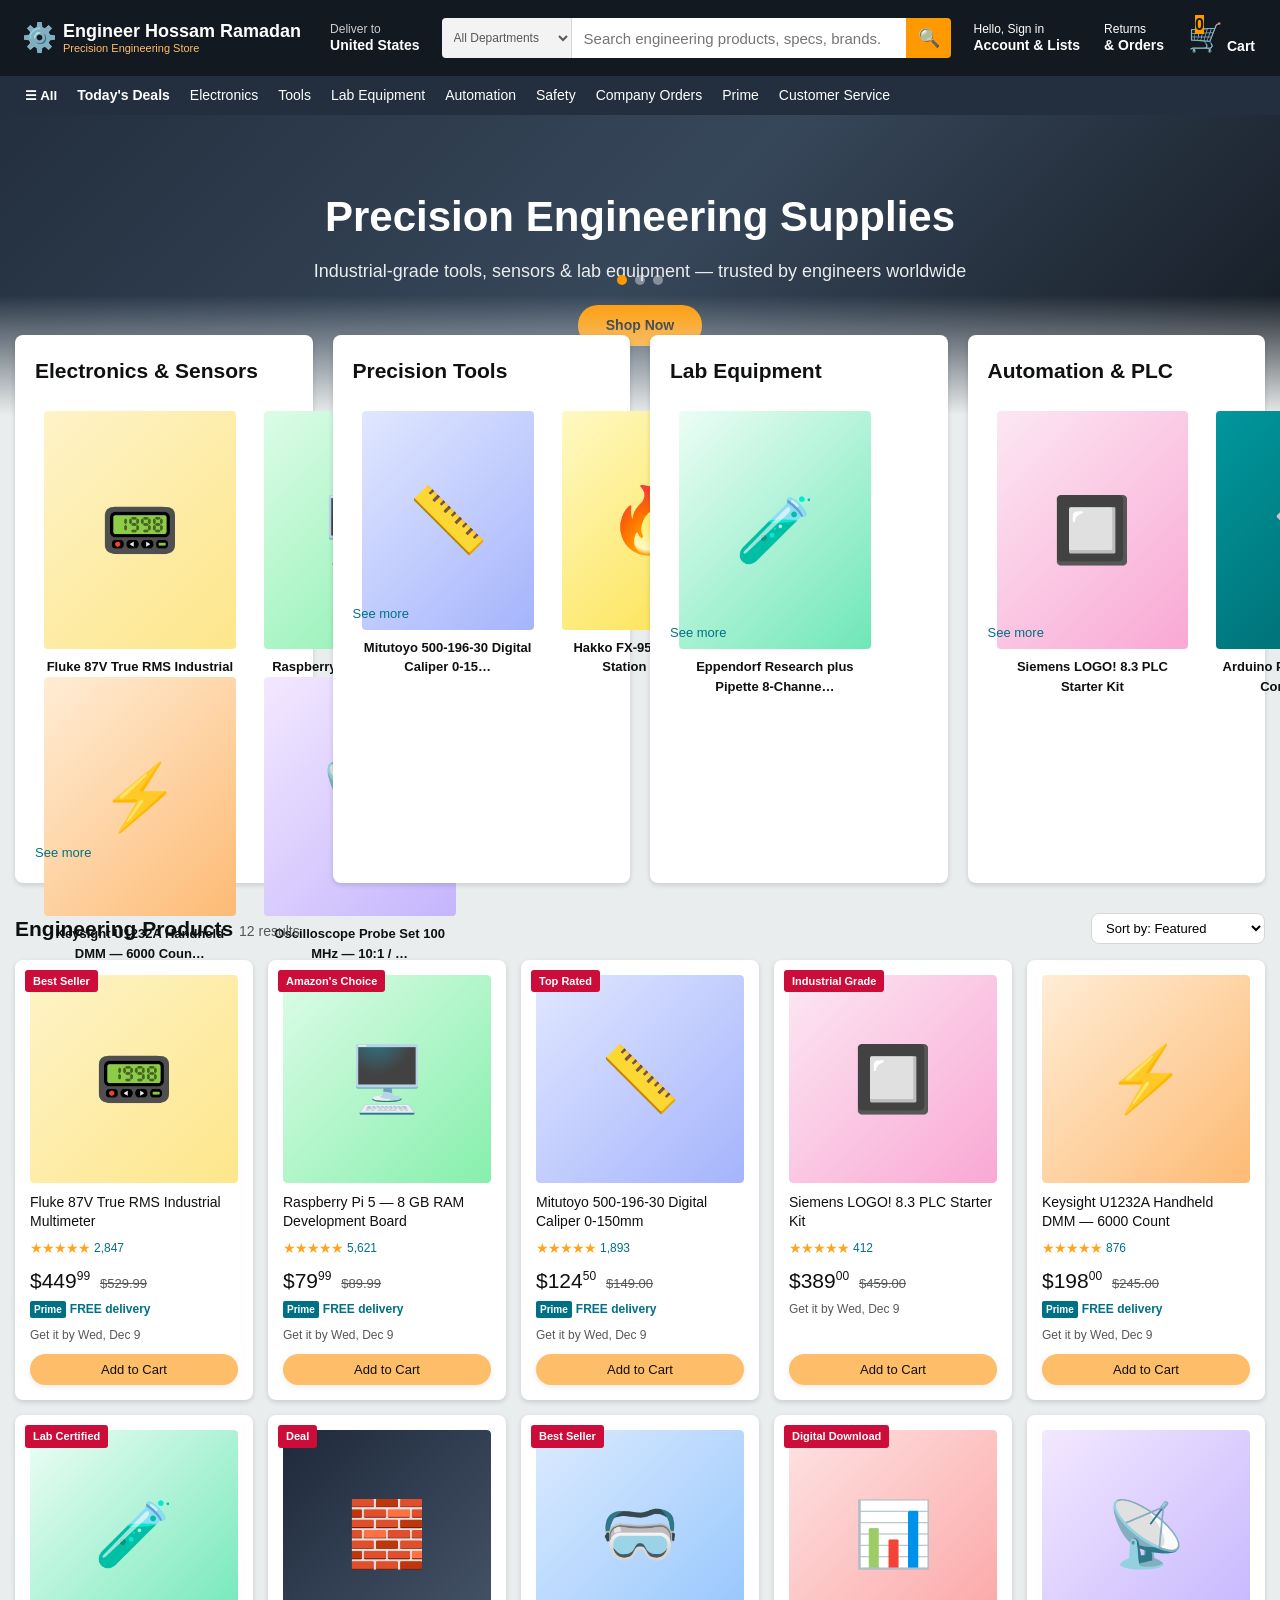
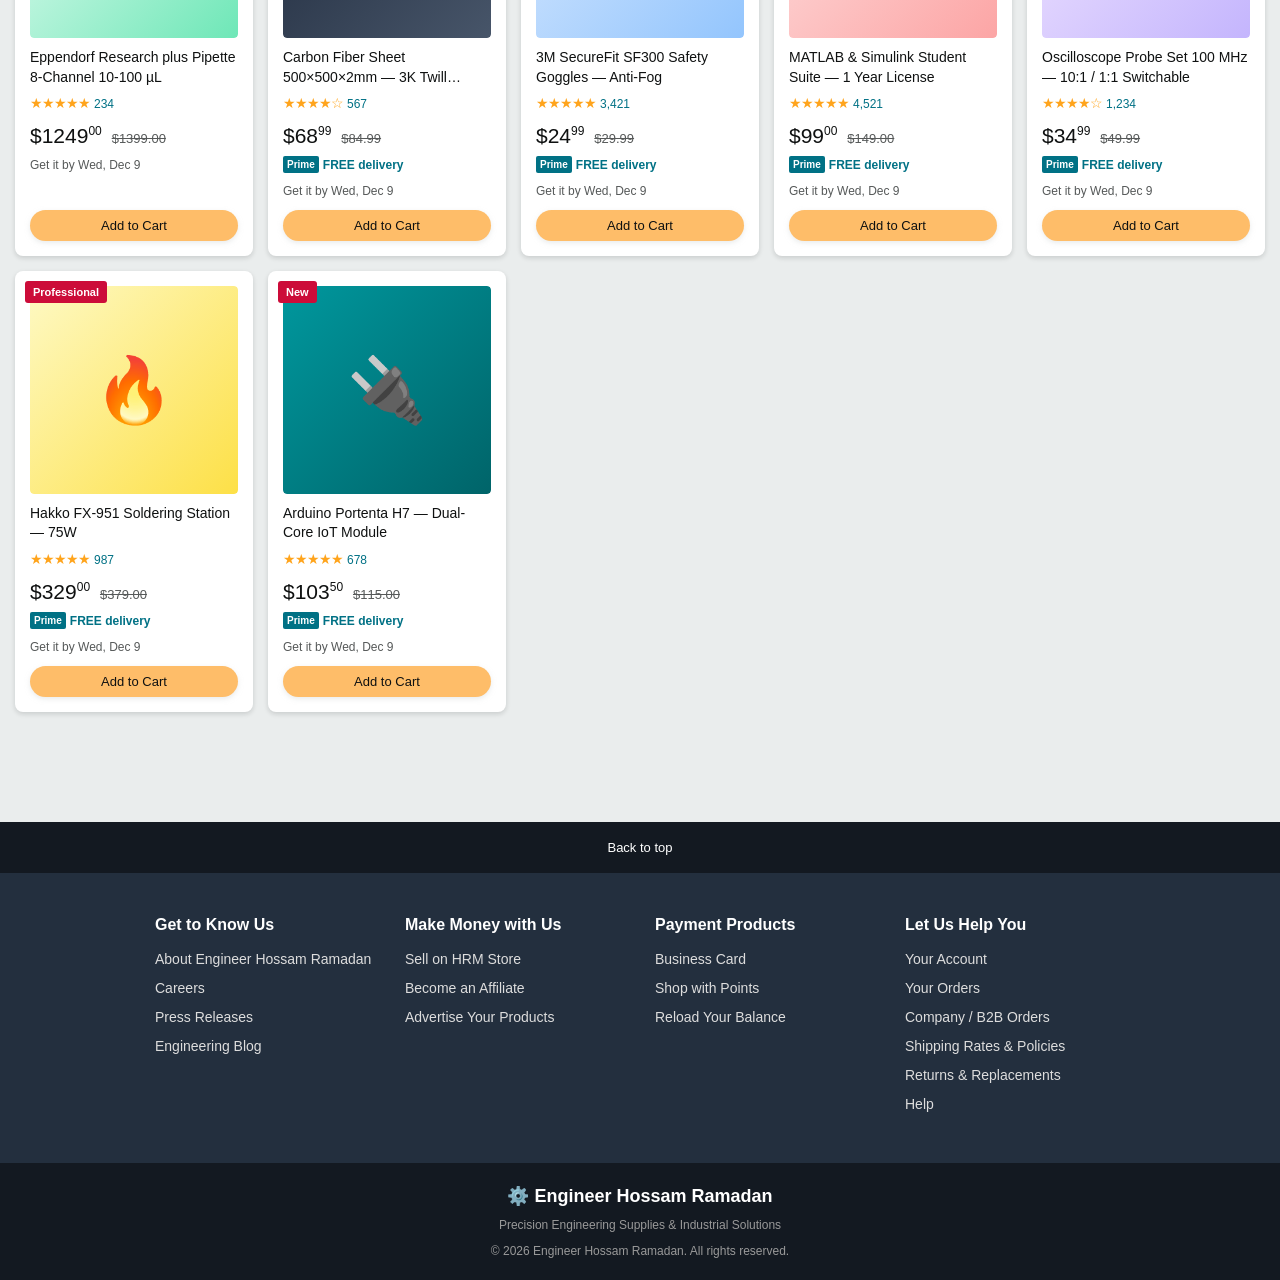
==== commit 9fdfdaca: "sd" ====
--- a/index.html
+++ b/index.html
@@ -1,948 +1,150 @@
 <!DOCTYPE html>
-<html lang="ar" dir="rtl">
+<html lang="en" dir="ltr">
 <head>
-    <meta charset="UTF-8">
-    <meta name="viewport" content="width=device-width, initial-scale=1.0">
-    <title>Apex Motors | معرض السيارات العالمي الفاخر</title>
-    
-    <!-- Meta tags SEO -->
-    <meta name="description" content="تصفح واشترِ أرقى وأسرع السيارات الخارقة والكهربائية عالمياً. خدمات تمويل متميزة، فروع متعددة في كبرى العواصم، ومساعد ذكاء اصطناعي مخصص.">
-    <meta name="keywords" content="سيارات خارقة, سيارات فاخرة, لامبورغيني, بوجاتي, بورشه, تمويل سيارات, معرض سيارات عالمي, شراء سيارات, تقسيط سيارات">
-    <meta name="author" content="Apex Motors">
-    
-    <!-- Leaflet.js CSS for Interactive Maps -->
-    <link rel="stylesheet" href="https://unpkg.com/leaflet@1.9.4/dist/leaflet.css" integrity="sha256-p4NxAoJBhIIN+hmNHrzRCf9tD/miZyoHS5obTRR9BMY=" crossorigin=""/>
-    
-    <!-- FontAwesome for Premium Icons -->
-    <link rel="stylesheet" href="https://cdnjs.cloudflare.com/ajax/libs/font-awesome/6.4.0/css/all.min.css">
-    
-    <!-- Style Sheets -->
-    <link rel="stylesheet" href="css/style.css">
+  <meta charset="UTF-8">
+  <meta name="viewport" content="width=device-width, initial-scale=1.0">
+  <meta name="description" content="Engineer Hossam Ramadan — Precision Engineering Supplies, Industrial Tools, Lab Equipment & Automation Solutions">
+  <meta name="keywords" content="engineering supplies, industrial tools, multimeter, PLC, lab equipment, automation, Engineer Hossam Ramadan">
+  <title>Engineer Hossam Ramadan | Engineering Supplies Store</title>
+  <link rel="stylesheet" href="css/store.css">
 </head>
 <body>
 
-    <!-- الهيدر وشريط التنقل -->
-    <header id="main-header">
-        <div class="nav-container">
-            <a href="#" class="logo" id="logo-btn">
-                <i class="fa-solid fa-crown"></i> APEX <span>MOTORS</span>
-            </a>
-            
-            <ul class="nav-menu">
-                <li><a href="#" class="nav-link active" data-page="home">الرئيسية</a></li>
-                <li><a href="#" class="nav-link" data-page="showroom">السيارات</a></li>
-                <li><a href="#" class="nav-link" data-page="compare">المقارنة الذكية</a></li>
-                <li><a href="#" class="nav-link" data-page="financing">التمويل والتقسيط</a></li>
-                <li><a href="#" class="nav-link" data-page="branches">الفروع والخريطة</a></li>
-                <li><a href="#" class="nav-link" data-page="blog">المدونة والأخبار</a></li>
-            </ul>
-            
-            <div class="nav-actions">
-                <button class="btn-luxury" id="auth-btn">
-                    <i class="fa-solid fa-user-tie"></i> <span id="auth-btn-text">تسجيل الدخول</span>
-                </button>
-                <button class="btn-luxury-solid" id="admin-panel-btn" style="display: none;">
-                    <i class="fa-solid fa-gauge-high"></i> لوحة الإدارة
-                </button>
-                <div class="menu-toggle" id="mobile-menu-btn">
-                    <i class="fa-solid fa-bars"></i>
-                </div>
-            </div>
+  <!-- ===== HEADER ===== -->
+  <header class="header">
+    <div class="header__top">
+      <a href="index.html" class="header__logo">
+        <span class="header__logo-icon">⚙️</span>
+        <div class="header__logo-text">
+          Engineer Hossam Ramadan
+          <span>Precision Engineering Store</span>
         </div>
-    </header>
+      </a>
 
-    <!-- محتوى الصفحات - نظام SPA التفاعلي -->
-    <main id="main-content" style="margin-top: 80px;">
+      <div class="header__deliver">
+        <span>Deliver to</span>
+        <strong>United States</strong>
+      </div>
 
-        <!-- 1. الصفحة الرئيسية -->
-        <div id="page-home" class="spa-page active">
-            <!-- السلايدر الرئيسي البطل -->
-            <section class="hero-section">
-                <!-- فيديو الخلفية عالي الجودة -->
-                <video class="video-background" autoplay loop muted playsinline poster="https://images.unsplash.com/photo-1614162692292-7ac56d7f7f1e?auto=format&fit=crop&w=1200&q=80">
-                    <source src="https://assets.mixkit.co/videos/preview/mixkit-luxury-black-sport-car-in-a-studio-34537-large.mp4" type="video/mp4">
-                    Your browser does not support the video tag.
-                </video>
-                <div class="hero-overlay"></div>
-                
-                <div class="slider-container" id="hero-slider">
-                    <!-- سيتم تعبئة السلايد المخصص برمجياً -->
-                </div>
-                
-                <button class="slider-arrow arrow-prev" id="slide-prev"><i class="fa-solid fa-chevron-right"></i></button>
-                <button class="slider-arrow arrow-next" id="slide-next"><i class="fa-solid fa-chevron-left"></i></button>
-            </section>
+      <form class="header__search" id="search-form" role="search">
+        <select class="header__search-cat" id="category-select" aria-label="Search category">
+          <option value="all">All Departments</option>
+          <option value="electronics">Electronics &amp; Sensors</option>
+          <option value="tools">Precision Tools</option>
+          <option value="lab">Lab Equipment</option>
+          <option value="automation">Automation &amp; PLC</option>
+          <option value="materials">Engineering Materials</option>
+          <option value="safety">Industrial Safety</option>
+          <option value="software">Engineering Software</option>
+        </select>
+        <input type="search" class="header__search-input" id="search-input" placeholder="Search engineering products, specs, brands..." aria-label="Search">
+        <button type="button" class="header__search-btn" id="search-btn" aria-label="Search">🔍</button>
+      </form>
 
-            <!-- شريط البحث السريع والفلترة المتقدمة -->
-            <section style="padding: 0 2rem; position: relative;">
-                <div class="search-panel glass-effect gold-glow">
-                    <h3 style="margin-bottom: 1.5rem; color: var(--color-gold); font-size: 1.25rem;"><i class="fa-solid fa-sliders"></i> ابحث عن سيارتك المثالية</h3>
-                    <div class="search-grid">
-                        <div class="form-group">
-                            <label>الماركة</label>
-                            <select class="form-control" id="search-brand">
-                                <option value="">كل الماركات</option>
-                            </select>
-                        </div>
-                        <div class="form-group">
-                            <label>الموديل (سنة الصنع)</label>
-                            <select class="form-control" id="search-year">
-                                <option value="">كل السنوات</option>
-                                <option value="2026">2026</option>
-                                <option value="2025">2025</option>
-                                <option value="2024">2024</option>
-                            </select>
-                        </div>
-                        <div class="form-group">
-                            <label>نوع الوقود</label>
-                            <select class="form-control" id="search-fuel">
-                                <option value="">كل الأنواع</option>
-                                <option value="بنزين">بنزين</option>
-                                <option value="هجين (Hybrid)">هجين (Hybrid)</option>
-                                <option value="كهربائي">كهربائي</option>
-                            </select>
-                        </div>
-                        <div class="form-group">
-                            <label>الميزانية القصوى ($)</label>
-                            <select class="form-control" id="search-price">
-                                <option value="">بلا حد</option>
-                                <option value="150000">حتى $150,000</option>
-                                <option value="500000">حتى $500,000</option>
-                                <option value="1000000">حتى $1,000,000</option>
-                                <option value="3000000">حتى $3,000,000</option>
-                            </select>
-                        </div>
-                    </div>
-                    <div class="search-actions">
-                        <button class="btn-luxury" id="search-reset-btn">إعادة تعيين</button>
-                        <button class="btn-luxury-solid" id="search-submit-btn"><i class="fa-solid fa-magnifying-glass"></i> بحث متقدم</button>
-                    </div>
-                </div>
-            </section>
-
-            <!-- قسم المبيعات الأكثر تميزاً -->
-            <section>
-                <div class="section-header">
-                    <span class="section-tag">الأعلى طلباً</span>
-                    <h2 class="section-title">السيارات الأكثر مبيعاً ورغبةً</h2>
-                </div>
-                <div class="cars-grid" id="featured-cars-grid">
-                    <!-- سيتم تحميل بطاقات السيارات الفخمة برمجياً -->
-                </div>
-            </section>
-
-            <!-- قسم العروض والخصومات الحصرية والخدمات -->
-            <section class="stats-section">
-                <div class="section-header">
-                    <span class="section-tag">الامتياز والريادة</span>
-                    <h2 class="section-title">إنجازات Apex Motors العالمية</h2>
-                </div>
-                <div class="stats-grid">
-                    <div class="stat-item glass-effect">
-                        <div class="stat-icon"><i class="fa-solid fa-globe"></i></div>
-                        <div class="stat-number" data-target="4">0</div>
-                        <div class="stat-label">فروع دولية رئيسية</div>
-                    </div>
-                    <div class="stat-item glass-effect">
-                        <div class="stat-icon"><i class="fa-solid fa-car"></i></div>
-                        <div class="stat-number" data-target="150">0</div>
-                        <div class="stat-label">سيارة تم بيعها وتوصيلها</div>
-                    </div>
-                    <div class="stat-item glass-effect">
-                        <div class="stat-icon"><i class="fa-solid fa-face-smile"></i></div>
-                        <div class="stat-number" data-target="99">0</div>
-                        <div class="stat-label">% نسبة رضا العملاء</div>
-                    </div>
-                    <div class="stat-item glass-effect">
-                        <div class="stat-icon"><i class="fa-solid fa-shield-halved"></i></div>
-                        <div class="stat-number" data-target="5">0</div>
-                        <div class="stat-label">أعوام كفالة حصرية ممتدة</div>
-                    </div>
-                </div>
-            </section>
-
-            <!-- قسم أحدث الإضافات مع إمكانية الفلترة السريعة -->
-            <section>
-                <div class="section-header">
-                    <span class="section-tag">أحدث صرعات القوة</span>
-                    <h2 class="section-title">أحدث السيارات المضافة حديثاً</h2>
-                </div>
-                <div class="cars-grid" id="latest-cars-grid">
-                    <!-- يتم تحميل السيارات المضافة حديثاً برمجياً -->
-                </div>
-            </section>
-
-            <!-- قسم آراء العملاء النخبة -->
-            <section>
-                <div class="section-header">
-                    <span class="section-tag">شهادات النخبة</span>
-                    <h2 class="section-title">ماذا يقول عملاؤنا حول العالم؟</h2>
-                </div>
-                <div class="cars-grid" style="grid-template-columns: repeat(auto-fit, minmax(300px, 1fr));">
-                    <div class="pc-card glass-effect" style="border: 1px solid var(--glass-border); padding: 2rem;">
-                        <div style="display: flex; gap: 0.5rem; color: var(--color-gold); margin-bottom: 1rem;">
-                            <i class="fa-solid fa-star"></i><i class="fa-solid fa-star"></i><i class="fa-solid fa-star"></i><i class="fa-solid fa-star"></i><i class="fa-solid fa-star"></i>
-                        </div>
-                        <p style="color: var(--color-text-silver); font-style: italic; line-height: 1.6; font-size: 0.9rem; margin-bottom: 1.5rem;">
-                            "تجربة شراء بورشه GT3 RS من فرع دبي كانت استثنائية بكل المقاييس. الاحترافية والاهتمام بالتفاصيل والشحن الآمن لسيارتي كان مذهلاً. شكراً آبيكس."
-                        </p>
-                        <div style="display: flex; align-items: center; gap: 1rem;">
-                            <div class="user-avatar" style="width: 45px; height: 45px; font-size: 1.1rem; margin:0;"><i class="fa-solid fa-user"></i></div>
-                            <div>
-                                <h5 style="font-weight: 700;">سليمان الراجحي</h5>
-                                <span style="font-size: 0.75rem; color: var(--color-gold);">رائد أعمال - الرياض</span>
-                            </div>
-                        </div>
-                    </div>
-                    <div class="pc-card glass-effect" style="border: 1px solid var(--glass-border); padding: 2rem;">
-                        <div style="display: flex; gap: 0.5rem; color: var(--color-gold); margin-bottom: 1rem;">
-                            <i class="fa-solid fa-star"></i><i class="fa-solid fa-star"></i><i class="fa-solid fa-star"></i><i class="fa-solid fa-star"></i><i class="fa-solid fa-star"></i>
-                        </div>
-                        <p style="color: var(--color-text-silver); font-style: italic; line-height: 1.6; font-size: 0.9rem; margin-bottom: 1.5rem;">
-                            "أول مرة أقوم بحجز سيارة رولز رويس سبكتر عبر الإنترنت بالكامل. ساعدني معالج التمويل الذكي في الحساب، وقمت برفع الأوراق واستلمت سيارتي الفاخرة أمام منزلي."
-                        </p>
-                        <div style="display: flex; align-items: center; gap: 1rem;">
-                            <div class="user-avatar" style="width: 45px; height: 45px; font-size: 1.1rem; margin:0;"><i class="fa-solid fa-user"></i></div>
-                            <div>
-                                <h5 style="font-weight: 700;">Elizabeth Windsor</h5>
-                                <span style="font-size: 0.75rem; color: var(--color-gold);">مستثمرة مالية - لندن</span>
-                            </div>
-                        </div>
-                    </div>
-                </div>
-            </section>
-
-            <!-- العلامات التجارية الشريكة -->
-            <section style="background: rgba(255,255,255,0.01); border-top: 1px solid var(--glass-border);">
-                <div class="section-header" style="margin-bottom: 2rem;">
-                    <span class="section-tag">شراكات عريقة</span>
-                    <h2 class="section-title">العلامات التجارية المعتمدة لدينا</h2>
-                </div>
-                <div style="display: flex; justify-content: center; gap: 4rem; flex-wrap: wrap; align-items: center; opacity: 0.6; padding: 2rem 0;">
-                    <span style="font-family: var(--font-en); font-size: 1.8rem; font-weight: 800; color: white;">BUGATTI</span>
-                    <span style="font-family: var(--font-en); font-size: 1.8rem; font-weight: 800; color: white;">PORSCHE</span>
-                    <span style="font-family: var(--font-en); font-size: 1.8rem; font-weight: 800; color: white;">FERRARI</span>
-                    <span style="font-family: var(--font-en); font-size: 1.8rem; font-weight: 800; color: white;">LAMBORGHINI</span>
-                    <span style="font-family: var(--font-en); font-size: 1.8rem; font-weight: 800; color: white;">ROLLS-ROYCE</span>
-                </div>
-            </section>
-        </div>
-
-        <!-- 2. صالة العرض وقائمة السيارات الكاملة -->
-        <div id="page-showroom" class="spa-page">
-            <section>
-                <div class="section-header">
-                    <span class="section-tag">استكشف الأسطول</span>
-                    <h2 class="section-title">صالة عرض السيارات العالمية</h2>
-                </div>
-                
-                <!-- عرض الفلاتر النشطة والإعدادات -->
-                <div class="search-panel glass-effect" style="margin-bottom: 3rem; margin-top: 0; padding: 1.5rem 2rem;">
-                    <div style="display: flex; justify-content: space-between; align-items: center; flex-wrap: wrap; gap: 1rem;">
-                        <div>
-                            <span style="color: var(--color-text-silver); font-size: 0.9rem;">السيارات المتاحة: <strong id="showroom-cars-count" style="color: var(--color-gold);">0</strong> سيارات</span>
-                        </div>
-                        <div style="display: flex; gap: 1rem;">
-                            <input type="text" class="form-control" id="showroom-search-input" placeholder="بحث بالاسم أو الموديل..." style="width: 250px;">
-                            <select class="form-control" id="showroom-sort" style="width: 180px;">
-                                <option value="default">الترتيب الافتراضي</option>
-                                <option value="price-asc">السعر: من الأقل للأعلى</option>
-                                <option value="price-desc">السعر: من الأعلى للأقل</option>
-                                <option value="year-desc">الأحدث صنعاً</option>
-                            </select>
-                        </div>
-                    </div>
-                </div>
-
-                <div class="cars-grid" id="showroom-cars-grid">
-                    <!-- سيتم تحميل بطاقات صالة العرض برمجياً -->
-                </div>
-            </section>
-        </div>
-
-        <!-- 3. صفحة تفاصيل السيارة المحددة -->
-        <div id="page-details" class="spa-page">
-            <section style="padding-top: 2rem;">
-                <button class="btn-luxury" id="back-to-showroom-btn" style="margin-bottom: 2rem;"><i class="fa-solid fa-arrow-right"></i> العودة لصالة العرض</button>
-                
-                <div class="details-container" id="car-details-container">
-                    <!-- سيتم تعبئة تفاصيل السيارة ديناميكياً بواسطة جافا سكربت -->
-                </div>
-            </section>
-        </div>
-
-        <!-- 4. صفحة المقارنة الذكية -->
-        <div id="page-compare" class="spa-page">
-            <section>
-                <div class="section-header">
-                    <span class="section-tag">الذكاء الاصطناعي والمواصفات</span>
-                    <h2 class="section-title">مقارنة السيارات الذكية</h2>
-                </div>
-
-                <div class="compare-container">
-                    <div class="compare-selector glass-effect" style="padding: 2rem; border-radius: 8px;">
-                        <div class="form-group">
-                            <label>السيارة الأولى</label>
-                            <select class="form-control" id="compare-select-1">
-                                <option value="">-- اختر السيارة الأولى --</option>
-                            </select>
-                        </div>
-                        <div class="form-group">
-                            <label>السيارة الثانية</label>
-                            <select class="form-control" id="compare-select-2">
-                                <option value="">-- اختر السيارة الثانية --</option>
-                            </select>
-                        </div>
-                    </div>
-
-                    <div class="compare-grid glass-effect" id="compare-result-grid" style="display: none;">
-                        <!-- يتم ملء خلايا المقارنة ديناميكياً -->
-                    </div>
-                    
-                    <div id="compare-placeholder" style="text-align: center; padding: 4rem; color: var(--color-text-silver);">
-                        <i class="fa-solid fa-code-compare" style="font-size: 4rem; color: var(--color-gold); margin-bottom: 1.5rem; opacity: 0.5;"></i>
-                        <p>يرجى اختيار سيارتين من القائمة في الأعلى للمقارنة الفورية والمفصلة بين مواصفاتهما ومزاياهما.</p>
-                    </div>
-                </div>
-            </section>
-        </div>
-
-        <!-- 5. صفحة التمويل والتقسيط -->
-        <div id="page-financing" class="spa-page">
-            <section>
-                <div class="section-header">
-                    <span class="section-tag">الحلول المصرفية الفاخرة</span>
-                    <h2 class="section-title">التمويل والتقسيط المالي</h2>
-                </div>
-
-                <div style="max-width: 900px; margin: 0 auto;" class="glass-effect pc-card">
-                    <h3 style="color: var(--color-gold); margin-bottom: 1.5rem; text-align: center;"><i class="fa-solid fa-file-invoice-dollar"></i> تقديم طلب تمويل معتمد</h3>
-                    <form id="finance-application-form" style="display: flex; flex-direction: column; gap: 1.5rem;">
-                        <div style="display: grid; grid-template-columns: 1fr 1fr; gap: 1.5rem;">
-                            <div class="form-group">
-                                <label>الاسم الكامل</label>
-                                <input type="text" class="form-control" required placeholder="الاسم ثلاثي">
-                            </div>
-                            <div class="form-group">
-                                <label>رقم الهوية / جواز السفر</label>
-                                <input type="text" class="form-control" required placeholder="مثال: 123-456-789">
-                            </div>
-                        </div>
-                        <div style="display: grid; grid-template-columns: 1fr 1fr; gap: 1.5rem;">
-                            <div class="form-group">
-                                <label>السيارة المطلوبة</label>
-                                <select class="form-control" id="finance-form-car-select" required>
-                                    <!-- يتم التعبئة تلقائياً -->
-                                </select>
-                            </div>
-                            <div class="form-group">
-                                <label>البنك المفضل</label>
-                                <select class="form-control" required>
-                                    <option value="sabb">البنك السعودي الأول (SABB)</option>
-                                    <option value="emirates-nbd">بنك الإمارات دبي الوطني</option>
-                                    <option value="hsbc">HSBC للخدمات المصرفية الفاخرة</option>
-                                    <option value="chase">JP Morgan Chase Wealth</option>
-                                </select>
-                            </div>
-                        </div>
-                        <div style="display: grid; grid-template-columns: 1.5fr 1fr; gap: 1.5rem;">
-                            <div class="form-group">
-                                <label>الدخل الشهري التقريبي ($)</label>
-                                <input type="number" class="form-control" required placeholder="مثال: 25000">
-                            </div>
-                            <div class="form-group">
-                                <label>الدفعة الأولى المقترحة ($)</label>
-                                <input type="number" class="form-control" required placeholder="مثال: 50000">
-                            </div>
-                        </div>
-                        <div class="form-group">
-                            <label>رفع المستندات الثبوتية (تعريف بالراتب / الهوية / كشف الحساب)</label>
-                            <input type="file" class="form-control" style="padding: 0.5rem;" required>
-                            <span style="font-size: 0.75rem; color: var(--color-text-muted);">الملفات المدعومة: PDF, PNG, JPG بحد أقصى 10 ميجابايت</span>
-                        </div>
-                        <button type="submit" class="btn-luxury-solid" style="align-self: center; margin-top: 1rem; width: 250px;">تقديم الطلب إلكترونياً</button>
-                    </form>
-                </div>
-            </section>
-        </div>
-
-        <!-- 6. صفحة الفروع والخرائط التفاعلية -->
-        <div id="page-branches" class="spa-page">
-            <section>
-                <div class="section-header">
-                    <span class="section-tag">الانتشار العالمي</span>
-                    <h2 class="section-title">فروعنا العالمية التفاعلية</h2>
-                </div>
-
-                <div class="branches-container">
-                    <div class="branches-list-panel" id="branches-list-element">
-                        <!-- سيتم تعبئة الفروع ديناميكياً -->
-                    </div>
-                    
-                    <!-- الخريطة التفاعلية -->
-                    <div id="map-element"></div>
-                </div>
-            </section>
-        </div>
-
-        <!-- 7. صفحة المدونة والمقالات -->
-        <div id="page-blog" class="spa-page">
-            <section>
-                <div class="section-header">
-                    <span class="section-tag">ثقافة وفكر رائد</span>
-                    <h2 class="section-title">أحدث مراجعات السيارات وأخبار السوق</h2>
-                </div>
-                
-                <div class="blog-grid" id="blog-articles-grid">
-                    <!-- يتم تعبئة المقالات برمجياً -->
-                </div>
-            </section>
-        </div>
-
-        <!-- 8. لوحة تحكم المستخدم (User Dashboard) -->
-        <div id="page-dashboard" class="spa-page">
-            <section>
-                <div class="dashboard-layout">
-                    <!-- القائمة الجانبية للمستخدم -->
-                    <div class="sidebar-panel glass-effect">
-                        <div class="sidebar-user">
-                            <div class="user-avatar" id="db-user-avatar"><i class="fa-solid fa-user-ninja"></i></div>
-                            <h4 class="user-name" id="db-user-name">عبد الرحمن الفخم</h4>
-                            <span class="user-role">عميل مميز (VIP)</span>
-                        </div>
-                        <ul class="sidebar-menu">
-                            <li><a class="sidebar-link active" data-tab="db-tab-overview"><i class="fa-solid fa-house"></i> نظرة عامة</a></li>
-                            <li><a class="sidebar-link" data-tab="db-tab-favs"><i class="fa-solid fa-heart"></i> المفضلة (<span id="user-favs-count">0</span>)</a></li>
-                            <li><a class="sidebar-link" data-tab="db-tab-orders"><i class="fa-solid fa-clock-rotate-left"></i> طلباتي وحجوزاتي</a></li>
-                            <li><a class="sidebar-link" data-tab="db-tab-sell"><i class="fa-solid fa-car-on"></i> عرض سيارتي للبيع</a></li>
-                        </ul>
-                    </div>
-                    
-                    <!-- المحتوى الرئيسي للوحة تحكم المستخدم -->
-                    <div class="dashboard-main">
-                        <!-- التبويب 1: نظرة عامة -->
-                        <div id="db-tab-overview" class="db-tab active">
-                            <div class="db-stats-grid">
-                                <div class="db-stat-card glass-effect">
-                                    <div class="db-stat-details">
-                                        <h5>المحفوظات</h5>
-                                        <h3 id="db-stat-favs-num">0</h3>
-                                    </div>
-                                    <div class="db-stat-icon"><i class="fa-solid fa-heart"></i></div>
-                                </div>
-                                <div class="db-stat-card glass-effect">
-                                    <div class="db-stat-details">
-                                        <h5>حجوزات نشطة</h5>
-                                        <h3 id="db-stat-orders-num">0</h3>
-                                    </div>
-                                    <div class="db-stat-icon"><i class="fa-solid fa-calendar-check"></i></div>
-                                </div>
-                                <div class="db-stat-card glass-effect">
-                                    <div class="db-stat-details">
-                                        <h5>سيارات للبيع</h5>
-                                        <h3 id="db-stat-usercars-num">0</h3>
-                                    </div>
-                                    <div class="db-stat-icon"><i class="fa-solid fa-car"></i></div>
-                                </div>
-                                <div class="db-stat-card glass-effect">
-                                    <div class="db-stat-details">
-                                        <h5>مستوى العضوية</h5>
-                                        <h3>VIP Elite</h3>
-                                    </div>
-                                    <div class="db-stat-icon"><i class="fa-solid fa-gem"></i></div>
-                                </div>
-                            </div>
-                            
-                            <div class="db-card glass-effect" style="margin-top: 2rem;">
-                                <div class="db-card-header">
-                                    <h4>إشعارات النظام وأحدث التوصيات</h4>
-                                    <i class="fa-solid fa-bell" style="color: var(--color-gold);"></i>
-                                </div>
-                                <div style="display: flex; flex-direction: column; gap: 1rem;" id="dashboard-notifications">
-                                    <div class="spec-list-item" style="border-right: 3px solid var(--color-gold);">
-                                        <div style="flex: 1;">
-                                            <p style="font-size: 0.85rem; font-weight: 700;">مرحباً بك في لوحة تحكم Apex Motors</p>
-                                            <span style="font-size: 0.75rem; color: var(--color-text-silver);">لقد تم تفعيل حسابك كعضو VIP بنجاح. تصفح المعرض الآن لتجربة المقارنة والتمويل الفوري!</span>
-                                        </div>
-                                    </div>
-                                </div>
-                            </div>
-                        </div>
-
-                        <!-- التبويب 2: المفضلة -->
-                        <div id="db-tab-favs" class="db-tab">
-                            <div class="db-card glass-effect">
-                                <div class="db-card-header">
-                                    <h4>قائمة سياراتك المفضلة</h4>
-                                </div>
-                                <div class="cars-grid" id="db-fav-cars-grid">
-                                    <!-- يتم ملؤها ديناميكياً بالسيارات التي نقر المستخدم على زر القلب لها -->
-                                </div>
-                            </div>
-                        </div>
-
-                        <!-- التبويب 3: الحجوزات والطلبات -->
-                        <div id="db-tab-orders" class="db-tab">
-                            <div class="db-card glass-effect">
-                                <div class="db-card-header">
-                                    <h4>سجل الطلبات وتجارب القيادة وعمليات الشراء</h4>
-                                </div>
-                                <div style="overflow-x: auto; width: 100%;">
-                                    <table style="width: 100%; border-collapse: collapse; text-align: right; font-size: 0.85rem; color: var(--color-text-silver);">
-                                        <thead>
-                                            <tr style="border-bottom: 2px solid var(--glass-border); color: var(--color-gold);">
-                                                <th style="padding: 1rem;">السيارة</th>
-                                                <th style="padding: 1rem;">نوع الطلب</th>
-                                                <th style="padding: 1rem;">التاريخ</th>
-                                                <th style="padding: 1rem;">الحالة</th>
-                                                <th style="padding: 1rem;">التفاصيل</th>
-                                            </tr>
-                                        </thead>
-                                        <tbody id="db-orders-table-body">
-                                            <!-- حجوزات مضافة -->
-                                        </tbody>
-                                    </table>
-                                </div>
-                            </div>
-                        </div>
-
-                        <!-- التبويب 4: بيع سيارة خاصة بالمستخدم -->
-                        <div id="db-tab-sell" class="db-tab">
-                            <div class="db-card glass-effect">
-                                <div class="db-card-header">
-                                    <h4>اعرض سيارتك للبيع في صالة آبيكس العالمية</h4>
-                                </div>
-                                <p style="font-size: 0.85rem; color: var(--color-text-silver); margin-bottom: 2rem; line-height: 1.6;">
-                                    تتيح لك منصتنا الفاخرة عرض سيارتك للمشترين النخبة والمهتمين حول العالم. سيقوم فريق الإدارة الفني بمراجعة طلبك والتأكد من المستندات والصور قبل تفعيل العرض في المعرض والمزاد الافتراضي.
-                                </p>
-                                <form id="sell-car-form" style="display: flex; flex-direction: column; gap: 1.2rem;">
-                                    <div style="display: grid; grid-template-columns: 1fr 1fr; gap: 1.2rem;">
-                                        <div class="form-group">
-                                            <label>الماركة</label>
-                                            <input type="text" class="form-control" id="sell-brand" required placeholder="مثال: Lamborghini">
-                                        </div>
-                                        <div class="form-group">
-                                            <label>الموديل بالكامل</label>
-                                            <input type="text" class="form-control" id="sell-model" required placeholder="مثال: Huracan Sterrato">
-                                        </div>
-                                    </div>
-                                    <div style="display: grid; grid-template-columns: 1fr 1fr 1fr; gap: 1.2rem;">
-                                        <div class="form-group">
-                                            <label>سنة الصنع</label>
-                                            <input type="number" class="form-control" id="sell-year" required placeholder="مثال: 2024">
-                                        </div>
-                                        <div class="form-group">
-                                            <label>نوع الوقود</label>
-                                            <select class="form-control" id="sell-fuel" required>
-                                                <option value="بنزين">بنزين</option>
-                                                <option value="هجين (Hybrid)">هجين (Hybrid)</option>
-                                                <option value="كهربائي">كهربائي</option>
-                                            </select>
-                                        </div>
-                                        <div class="form-group">
-                                            <label>ناقل الحركة</label>
-                                            <input type="text" class="form-control" id="sell-transmission" required placeholder="مثال: أوتوماتيك (Dual Clutch)">
-                                        </div>
-                                    </div>
-                                    <div style="display: grid; grid-template-columns: 1fr 1fr 1fr; gap: 1.2rem;">
-                                        <div class="form-group">
-                                            <label>السعر المطلوب ($)</label>
-                                            <input type="number" class="form-control" id="sell-price" required placeholder="مثال: 240000">
-                                        </div>
-                                        <div class="form-group">
-                                            <label>المسافة المقطوعة (كم)</label>
-                                            <input type="number" class="form-control" id="sell-mileage" required placeholder="مثال: 2500">
-                                        </div>
-                                        <div class="form-group">
-                                            <label>حالة السيارة</label>
-                                            <select class="form-control" id="sell-condition" required>
-                                                <option value="مستعمل">مستعمل</option>
-                                                <option value="جديد">جديد</option>
-                                            </select>
-                                        </div>
-                                    </div>
-                                    <div class="form-group">
-                                        <label>وصف تفصيلي للسيارة ومواصفاتها الخاصة</label>
-                                        <textarea class="form-control" id="sell-description" rows="4" placeholder="اكتب تفاصيل المحرك، التعديلات، الضمان، إلخ..."></textarea>
-                                    </div>
-                                    <div class="form-group">
-                                        <label>رابط صورة للسيارة (أو اتركها ليقوم النظام بتعيين صورة رياضية فاخرة)</label>
-                                        <input type="text" class="form-control" id="sell-image" placeholder="رابط URL كامل للصورة">
-                                    </div>
-                                    <button type="submit" class="btn-luxury-solid" style="width: 250px; align-self: center; margin-top: 1rem;">تقديم السيارة للمراجعة</button>
-                                </form>
-                            </div>
-                        </div>
-                    </div>
-                </div>
-            </section>
-        </div>
-
-        <!-- 9. لوحة تحكم الإدارة (Admin Control Panel) -->
-        <div id="page-admin" class="spa-page">
-            <section>
-                <div class="dashboard-layout">
-                    <!-- القائمة الجانبية للوحة الإدارة -->
-                    <div class="sidebar-panel glass-effect">
-                        <div class="sidebar-user">
-                            <div class="user-avatar" style="border-color: var(--color-gold);"><i class="fa-solid fa-user-gear"></i></div>
-                            <h4 class="user-name">الإدارة العليا</h4>
-                            <span class="user-role">مدير النظام الفني</span>
-                        </div>
-                        <ul class="sidebar-menu">
-                            <li><a class="sidebar-link active" data-tab="adm-tab-stats"><i class="fa-solid fa-chart-line"></i> الإحصائيات والأرباح</a></li>
-                            <li><a class="sidebar-link" data-tab="adm-tab-cars"><i class="fa-solid fa-list-check"></i> إدارة السيارات</a></li>
-                            <li><a class="sidebar-link" data-tab="adm-tab-requests"><i class="fa-solid fa-clipboard-list"></i> طلبات المراجعة</a></li>
-                        </ul>
-                    </div>
-
-                    <!-- المحتوى الرئيسي للوحة الإدارة -->
-                    <div class="dashboard-main">
-                        
-                        <!-- تبويب 1: إحصائيات ورسوم بيانية SVG -->
-                        <div id="adm-tab-stats" class="db-tab active">
-                            <div class="db-stats-grid">
-                                <div class="db-stat-card glass-effect">
-                                    <div class="db-stat-details">
-                                        <h5>إجمالي مبيعات المعرض</h5>
-                                        <h3>$8,940,000</h3>
-                                    </div>
-                                    <div class="db-stat-icon" style="color: var(--color-accent-green);"><i class="fa-solid fa-money-bill-trend-up"></i></div>
-                                </div>
-                                <div class="db-stat-card glass-effect">
-                                    <div class="db-stat-details">
-                                        <h5>إجمالي عدد السيارات</h5>
-                                        <h3 id="admin-total-cars-lbl">6</h3>
-                                    </div>
-                                    <div class="db-stat-icon"><i class="fa-solid fa-car"></i></div>
-                                </div>
-                                <div class="db-stat-card glass-effect">
-                                    <div class="db-stat-details">
-                                        <h5>طلبات التمويل المعلقة</h5>
-                                        <h3 id="admin-pending-reqs-lbl">1</h3>
-                                    </div>
-                                    <div class="db-stat-icon" style="color: var(--color-gold);"><i class="fa-solid fa-clock"></i></div>
-                                </div>
-                                <div class="db-stat-card glass-effect">
-                                    <div class="db-stat-details">
-                                        <h5>المشترين المسجلين</h5>
-                                        <h3>240 عميل</h3>
-                                    </div>
-                                    <div class="db-stat-icon"><i class="fa-solid fa-users"></i></div>
-                                </div>
-                            </div>
-
-                            <div class="db-card glass-effect" style="margin-top: 2rem;">
-                                <div class="db-card-header">
-                                    <h4>إحصائيات زيارات واهتمامات العملاء حسب الماركة</h4>
-                                    <span style="font-size: 0.8rem; color: var(--color-text-silver);"><i class="fa-solid fa-chart-bar"></i> عدد المشاهدات الفعلي</span>
-                                </div>
-                                <!-- مخطط بياني SVG تفاعلي -->
-                                <div class="chart-container" id="brand-analytics-chart">
-                                    <div class="chart-bar-wrapper">
-                                        <div class="chart-bar" style="height: 85%;" data-value="12K"></div>
-                                        <span class="chart-label">Lamborghini</span>
-                                    </div>
-                                    <div class="chart-bar-wrapper">
-                                        <div class="chart-bar" style="height: 98%;" data-value="15K"></div>
-                                        <span class="chart-label">Bugatti</span>
-                                    </div>
-                                    <div class="chart-bar-wrapper">
-                                        <div class="chart-bar" style="height: 65%;" data-value="8.2K"></div>
-                                        <span class="chart-label">Porsche</span>
-                                    </div>
-                                    <div class="chart-bar-wrapper">
-                                        <div class="chart-bar" style="height: 78%;" data-value="11K"></div>
-                                        <span class="chart-label">Ferrari</span>
-                                    </div>
-                                    <div class="chart-bar-wrapper">
-                                        <div class="chart-bar" style="height: 45%;" data-value="5.4K"></div>
-                                        <span class="chart-label">Tesla</span>
-                                    </div>
-                                    <div class="chart-bar-wrapper">
-                                        <div class="chart-bar" style="height: 55%;" data-value="6.9K"></div>
-                                        <span class="chart-label">Rolls-Royce</span>
-                                    </div>
-                                </div>
-                            </div>
-                        </div>
-
-                        <!-- تبويب 2: إدارة السيارات (إضافة وتعديل وحذف) -->
-                        <div id="adm-tab-cars" class="db-tab">
-                            <div class="db-card glass-effect">
-                                <div class="db-card-header">
-                                    <h4>أسطول السيارات الحالي بالمعرض</h4>
-                                    <button class="btn-luxury-solid" id="admin-add-car-trigger"><i class="fa-solid fa-plus"></i> إضافة سيارة جديدة</button>
-                                </div>
-                                
-                                <!-- فورمة سريعة منبثقة أو خفية لإضافة سيارة للإدارة -->
-                                <div id="admin-add-car-form-container" class="search-panel" style="display: none; margin-bottom: 2rem; margin-top: 0; background: rgba(7,7,8,0.9); border: 2px solid var(--color-gold);">
-                                    <h4 style="color: var(--color-gold); margin-bottom: 1.5rem;"><i class="fa-solid fa-car-side"></i> نموذج إضافة سيارة خارقة</h4>
-                                    <form id="admin-add-car-form" style="display: flex; flex-direction: column; gap: 1rem;">
-                                        <div style="display: grid; grid-template-columns: 1fr 1fr; gap: 1rem;">
-                                            <div class="form-group">
-                                                <label>اسم السيارة بالكامل</label>
-                                                <input type="text" class="form-control" id="adm-car-name" required placeholder="مثال: Ferrari SF90 Stradale">
-                                            </div>
-                                            <div class="form-group">
-                                                <label>الماركة</label>
-                                                <input type="text" class="form-control" id="adm-car-brand" required placeholder="Ferrari">
-                                            </div>
-                                        </div>
-                                        <div style="display: grid; grid-template-columns: 1fr 1fr 1fr; gap: 1rem;">
-                                            <div class="form-group">
-                                                <label>سنة الصنع</label>
-                                                <input type="number" class="form-control" id="adm-car-year" required placeholder="2025">
-                                            </div>
-                                            <div class="form-group">
-                                                <label>السعر ($)</label>
-                                                <input type="number" class="form-control" id="adm-car-price" required placeholder="510000">
-                                            </div>
-                                            <div class="form-group">
-                                                <label>نوع الوقود</label>
-                                                <select class="form-control" id="adm-car-fuel">
-                                                    <option value="بنزين">بنزين</option>
-                                                    <option value="هجين (Hybrid)">هجين (Hybrid)</option>
-                                                    <option value="كهربائي">كهربائي</option>
-                                                </select>
-                                            </div>
-                                        </div>
-                                        <div style="display: grid; grid-template-columns: 1fr 1fr 1fr; gap: 1rem;">
-                                            <div class="form-group">
-                                                <label>الحالة</label>
-                                                <select class="form-control" id="adm-car-condition">
-                                                    <option value="جديد">جديد</option>
-                                                    <option value="مستعمل">مستعمل</option>
-                                                </select>
-                                            </div>
-                                            <div class="form-group">
-                                                <label>ناقل الحركة</label>
-                                                <input type="text" class="form-control" id="adm-car-trans" required placeholder="أوتوماتيك">
-                                            </div>
-                                            <div class="form-group">
-                                                <label>المسافة المقطوعة (كم)</label>
-                                                <input type="number" class="form-control" id="adm-car-mileage" required placeholder="0">
-                                            </div>
-                                        </div>
-                                        <div style="display: grid; grid-template-columns: 1fr 1fr 1fr; gap: 1rem;">
-                                            <div class="form-group">
-                                                <label>المحرك</label>
-                                                <input type="text" class="form-control" id="adm-car-engine" required placeholder="V8 twin-turbo">
-                                            </div>
-                                            <div class="form-group">
-                                                <label>القوة الحصانية</label>
-                                                <input type="text" class="form-control" id="adm-car-hp" required placeholder="986 حصان">
-                                            </div>
-                                            <div class="form-group">
-                                                <label>السرعة القصوى</label>
-                                                <input type="text" class="form-control" id="adm-car-top" required placeholder="340 كم/س">
-                                            </div>
-                                        </div>
-                                        <div class="form-group">
-                                            <label>رابط الصورة الفاخرة</label>
-                                            <input type="text" class="form-control" id="adm-car-img" placeholder="URL الصورة">
-                                        </div>
-                                        <div class="form-group">
-                                            <label>الوصف</label>
-                                            <textarea class="form-control" id="adm-car-desc" rows="3" placeholder="تفاصيل السيارة الإضافية"></textarea>
-                                        </div>
-                                        <div style="display: flex; gap: 1rem; justify-content: flex-end;">
-                                            <button type="button" class="btn-luxury" id="admin-add-car-cancel">إلغاء</button>
-                                            <button type="submit" class="btn-luxury-solid">إضافة للأسطول</button>
-                                        </div>
-                                    </form>
-                                </div>
-
-                                <div style="overflow-x: auto; width: 100%;">
-                                    <table style="width: 100%; border-collapse: collapse; text-align: right; font-size: 0.85rem;">
-                                        <thead>
-                                            <tr style="border-bottom: 2px solid var(--glass-border); color: var(--color-gold);">
-                                                <th style="padding: 1rem;">السيارة</th>
-                                                <th style="padding: 1rem;">الماركة</th>
-                                                <th style="padding: 1rem;">السعر</th>
-                                                <th style="padding: 1rem;">الوقود</th>
-                                                <th style="padding: 1rem;">الحالة</th>
-                                                <th style="padding: 1rem;">العمليات</th>
-                                            </tr>
-                                        </thead>
-                                        <tbody id="admin-cars-table-body">
-                                            <!-- يتم ملؤها ديناميكياً برمجياً -->
-                                        </tbody>
-                                    </table>
-                                </div>
-                            </div>
-                        </div>
-
-                        <!-- تبويب 3: طلبات المراجعة وبيع المستخدمين ومستندات التمويل -->
-                        <div id="adm-tab-requests" class="db-tab">
-                            <div class="db-card glass-effect">
-                                <div class="db-card-header">
-                                    <h4>طلبات بيع السيارات المرفوعة من العملاء والتمويل</h4>
-                                </div>
-                                <div style="overflow-x: auto; width: 100%;">
-                                    <table style="width: 100%; border-collapse: collapse; text-align: right; font-size: 0.85rem;">
-                                        <thead>
-                                            <tr style="border-bottom: 2px solid var(--glass-border); color: var(--color-gold);">
-                                                <th style="padding: 1rem;">العميل / مقدم الطلب</th>
-                                                <th style="padding: 1rem;">نوع الطلب</th>
-                                                <th style="padding: 1rem;">التفاصيل</th>
-                                                <th style="padding: 1rem;">التاريخ</th>
-                                                <th style="padding: 1rem;">الإجراء</th>
-                                            </tr>
-                                        </thead>
-                                        <tbody id="admin-requests-table-body">
-                                            <!-- يتم الملء ديناميكياً مع أزرار قبول/رفض تفاعلية -->
-                                        </tbody>
-                                    </table>
-                                </div>
-                            </div>
-                        </div>
-                    </div>
-                </div>
-            </section>
-        </div>
-
-    </main>
-
-    <!-- المساعد الذكي العائم (Apex AI chat box) -->
-    <button class="ai-chat-trigger-btn" id="ai-chat-trigger"><i class="fa-solid fa-robot"></i></button>
-    
-    <div class="ai-chat-widget glass-effect gold-glow" id="ai-chat-widget">
-        <div class="ai-chat-header">
-            <div class="ai-chat-title">
-                <i class="fa-solid fa-robot"></i>
-                <div>
-                    <h5 style="color: var(--color-text-white);">Apex AI Copilot</h5>
-                    <span style="font-size: 0.7rem; color: var(--color-accent-green);"><i class="fa-solid fa-circle" style="font-size: 0.5rem;"></i> نشط الآن</span>
-                </div>
-            </div>
-            <div class="ai-chat-close" id="ai-chat-close"><i class="fa-solid fa-xmark"></i></div>
-        </div>
-        
-        <div class="ai-chat-messages" id="ai-chat-messages-container">
-            <div class="chat-msg bot">
-                مرحباً بك في صالة عرض **Apex Motors** العالمية الفاخرة! 🏎️
-                <br><br>
-                أنا مساعدك الذكي الشخصي. يمكنك سؤالي عن أي سيارة في المعرض، وسأقوم بتحليل طلباتك واقتراح الأنسب لميزانيتك.
-                <br><br>
-                يمكنك كتابة رسائل مثل: 
-                - "ما هي أسرع السيارات لديكم؟"
-                - "اقترح سيارة ميزانيتها أقل من 400 ألف دولار"
-                - "أريد سيارة كهربائية فاخرة"
-            </div>
-        </div>
-        
-        <div class="ai-chat-input-area">
-            <input type="text" class="form-control" id="ai-chat-input" placeholder="اسأل مساعد آبيكس الذكي..." style="border-radius: 20px;">
-            <button class="btn-luxury-solid" id="ai-chat-send-btn" style="border-radius: 50%; width: 40px; height: 40px; padding:0; display:flex; align-items:center; justify-content:center;">
-                <i class="fa-solid fa-paper-plane" style="transform: rotate(180deg);"></i>
-            </button>
-        </div>
+      <div class="header__nav-right">
+        <a href="#" class="header__nav-item">
+          <span>Hello, Sign in</span>
+          <strong>Account &amp; Lists</strong>
+        </a>
+        <a href="#" class="header__nav-item">
+          <span>Returns</span>
+          <strong>&amp; Orders</strong>
+        </a>
+        <a href="#" class="header__nav-item header__cart">
+          <span class="header__cart-count" id="cart-count">0</span>
+          <span class="header__cart-icon">🛒</span>
+          <strong>Cart</strong>
+        </a>
+      </div>
     </div>
 
-    <!-- نافذة منبثقة لبوابة الدفع الإلكتروني (Simulated Payment Gateway) -->
-    <div class="payment-modal" id="payment-modal">
-        <div class="payment-box glass-effect gold-glow" style="border: 2px solid var(--color-gold);">
-            <div style="position: absolute; left: 20px; top: 20px; cursor: pointer; font-size: 1.5rem; color: var(--color-text-silver);" id="payment-close-btn"><i class="fa-solid fa-xmark"></i></div>
-            <h4 class="payment-title"><i class="fa-solid fa-credit-card"></i> بوابة الدفع الآمنة الفاخرة</h4>
-            <div style="text-align: center; margin-bottom: 1.5rem;">
-                <span style="font-size: 0.95rem; color: var(--color-text-silver);">حجز السيارة: <strong id="payment-car-name" style="color: var(--color-gold);">Car Name</strong></span>
-                <br>
-                <span style="font-size: 0.9rem; color: var(--color-text-silver);">مبلغ الحجز المؤكد أونلاين: <strong id="payment-amount" style="color: var(--color-text-white); font-family: var(--font-en); font-size: 1.2rem;">$5,000</strong></span>
-            </div>
-            
-            <div class="payment-gateways">
-                <div class="pay-gate-btn active" data-gate="card"><i class="fa-solid fa-credit-card"></i><span>فيزا/ماستر</span></div>
-                <div class="pay-gate-btn" data-gate="paypal"><i class="fa-brands fa-paypal"></i><span>PayPal</span></div>
-                <div class="pay-gate-btn" data-gate="apple"><i class="fa-brands fa-apple-pay"></i><span>Apple Pay</span></div>
-            </div>
-            
-            <form id="payment-form" style="display: flex; flex-direction: column; gap: 1rem;">
-                <div id="payment-card-fields">
-                    <div class="form-group" style="margin-bottom: 0.8rem;">
-                        <label>اسم حامل البطاقة</label>
-                        <input type="text" class="form-control" required placeholder="John Doe">
-                    </div>
-                    <div class="form-group" style="margin-bottom: 0.8rem;">
-                        <label>رقم البطاقة</label>
-                        <input type="text" class="form-control" required placeholder="4000 1234 5678 9010" maxlength="19">
-                    </div>
-                    <div style="display: grid; grid-template-columns: 1fr 1fr; gap: 1rem;">
-                        <div class="form-group">
-                            <label>تاريخ الانتهاء</label>
-                            <input type="text" class="form-control" required placeholder="MM/YY" maxlength="5">
-                        </div>
-                        <div class="form-group">
-                            <label>الرمز السري (CVV)</label>
-                            <input type="password" class="form-control" required placeholder="***" maxlength="3">
-                        </div>
-                    </div>
-                </div>
-                
-                <div id="payment-alternative-fields" style="display: none; text-align: center; padding: 1.5rem 0; color: var(--color-text-silver);">
-                    <i class="fa-solid fa-shield-halved" style="font-size: 2.5rem; color: var(--color-gold); margin-bottom: 1rem;"></i>
-                    <p id="alternative-payment-text">سيتم إعادة توجيهك الآمن لإتمام الدفع بضغطة زر واحدة.</p>
-                </div>
-                
-                <button type="submit" class="btn-luxury-solid" style="margin-top: 1.5rem; width: 100%;"><i class="fa-solid fa-lock"></i> إتمام الدفع والتأكيد الآمن</button>
-            </form>
+    <nav class="subnav" aria-label="Main navigation">
+      <button class="subnav__all">☰ All</button>
+      <a href="index.html" class="subnav__link active">Today's Deals</a>
+      <a href="#products" class="subnav__link" data-category="electronics">Electronics</a>
+      <a href="#products" class="subnav__link" data-category="tools">Tools</a>
+      <a href="#products" class="subnav__link" data-category="lab">Lab Equipment</a>
+      <a href="#products" class="subnav__link" data-category="automation">Automation</a>
+      <a href="#products" class="subnav__link" data-category="safety">Safety</a>
+      <a href="company-orders.html" class="subnav__link">Company Orders</a>
+      <a href="#" class="subnav__link">Prime</a>
+      <a href="#" class="subnav__link">Customer Service</a>
+    </nav>
+  </header>
+
+  <!-- ===== HERO CAROUSEL ===== -->
+  <section class="hero" aria-label="Featured promotions">
+    <div id="hero-slides"></div>
+    <div class="hero__fade"></div>
+    <div class="hero__dots" id="hero-dots"></div>
+  </section>
+
+  <!-- ===== MAIN CONTENT ===== -->
+  <div class="main-content">
+
+    <!-- Category panels -->
+    <div class="content-grid" id="category-panels"></div>
+
+    <!-- Products section -->
+    <section class="products-section" id="products">
+      <div class="products-section__header">
+        <h2 class="products-section__title">Engineering Products <span id="product-count" style="font-size:14px;font-weight:400;color:var(--amz-text-muted);"></span></h2>
+        <div class="products-section__filters">
+          <select class="filter-select" id="sort-select" aria-label="Sort products">
+            <option value="featured">Sort by: Featured</option>
+            <option value="price-low">Price: Low to High</option>
+            <option value="price-high">Price: High to Low</option>
+            <option value="rating">Avg. Customer Review</option>
+            <option value="reviews">Most Reviews</option>
+          </select>
         </div>
+      </div>
+      <div class="products-grid" id="products-grid"></div>
+    </section>
+  </div>
+
+  <!-- ===== FOOTER ===== -->
+  <footer class="footer">
+    <div class="footer__back"><a href="#top">Back to top</a></div>
+    <div class="footer__grid">
+      <div class="footer__col">
+        <h4>Get to Know Us</h4>
+        <a href="#">About Engineer Hossam Ramadan</a>
+        <a href="#">Careers</a>
+        <a href="#">Press Releases</a>
+        <a href="#">Engineering Blog</a>
+      </div>
+      <div class="footer__col">
+        <h4>Make Money with Us</h4>
+        <a href="#">Sell on HRM Store</a>
+        <a href="#">Become an Affiliate</a>
+        <a href="#">Advertise Your Products</a>
+      </div>
+      <div class="footer__col">
+        <h4>Payment Products</h4>
+        <a href="#">Business Card</a>
+        <a href="#">Shop with Points</a>
+        <a href="#">Reload Your Balance</a>
+      </div>
+      <div class="footer__col">
+        <h4>Let Us Help You</h4>
+        <a href="#">Your Account</a>
+        <a href="#">Your Orders</a>
+        <a href="company-orders.html">Company / B2B Orders</a>
+        <a href="#">Shipping Rates &amp; Policies</a>
+        <a href="#">Returns &amp; Replacements</a>
+        <a href="#">Help</a>
+      </div>
     </div>
+    <div class="footer__bottom">
+      <div class="footer__brand">⚙️ Engineer Hossam Ramadan</div>
+      <p>Precision Engineering Supplies &amp; Industrial Solutions</p>
+      <p style="margin-top:8px;">© 2026 Engineer Hossam Ramadan. All rights reserved.</p>
+    </div>
+  </footer>
 
-    <!-- فوتر الموقع الفاخر -->
-    <footer>
-        <div class="footer-grid">
-            <div class="footer-col">
-                <a href="#" class="logo" style="margin-bottom: 1.5rem;">
-                    <i class="fa-solid fa-crown"></i> APEX <span>MOTORS</span>
-                </a>
-                <p>صالة العرض العالمية الرائدة لسيارات النخبة الخارقة والسيارات الكهربائية المستقبلية. فخامة وأداء وأمان وموثوقية ممتدة عبر القارات.</p>
-                <div class="social-links">
-                    <a href="#" class="social-btn"><i class="fa-brands fa-instagram"></i></a>
-                    <a href="#" class="social-btn"><i class="fa-brands fa-x-twitter"></i></a>
-                    <a href="#" class="social-btn"><i class="fa-brands fa-youtube"></i></a>
-                    <a href="#" class="social-btn"><i class="fa-brands fa-linkedin-in"></i></a>
-                </div>
-            </div>
-            <div class="footer-col">
-                <h4>روابط سريعة</h4>
-                <ul class="footer-links">
-                    <li><a href="#" data-page="home">الرئيسية</a></li>
-                    <li><a href="#" data-page="showroom">صالة العرض</a></li>
-                    <li><a href="#" data-page="compare">المقارنة الذكية</a></li>
-                    <li><a href="#" data-page="financing">التمويل والتقسيط</a></li>
-                    <li><a href="#" data-page="branches">الفروع العالمية</a></li>
-                </ul>
-            </div>
-            <div class="footer-col">
-                <h4>الدعم والمبيعات</h4>
-                <ul class="footer-links">
-                    <li><a href="#">احجز تجربة قيادة</a></li>
-                    <li><a href="#">مبيعات كبار الشخصيات</a></li>
-                    <li><a href="#">مراجعة الطلبات المالية</a></li>
-                    <li><a href="#">الأمان وخصوصية البيانات</a></li>
-                    <li><a href="#">شروط الخدمة والاستخدام</a></li>
-                </ul>
-            </div>
-            <div class="footer-col">
-                <h4>تواصل معنا</h4>
-                <p style="margin-bottom: 0.8rem;"><i class="fa-solid fa-location-dot" style="color: var(--color-gold); margin-left: 0.5rem;"></i> المقر الرئيسي: دبي، شارع الشيخ زايد</p>
-                <p style="margin-bottom: 0.8rem;"><i class="fa-solid fa-phone" style="color: var(--color-gold); margin-left: 0.5rem;"></i> +971 4 555 0199</p>
-                <p><i class="fa-solid fa-envelope" style="color: var(--color-gold); margin-left: 0.5rem;"></i> sales@apexmotors.global</p>
-            </div>
-        </div>
-        
-        <div class="footer-bottom">
-            <p>جميع الحقوق محفوظة &copy; 2026 لمعرض Apex Motors العالمي الفاخر. تصميم وحماية بمستويات تشفير معززة.</p>
-        </div>
-    </footer>
-
-    <!-- Leaflet.js map logic for maps -->
-    <script src="https://unpkg.com/leaflet@1.9.4/dist/leaflet.js" integrity="sha256-20nQCchB9co0qIjJZRGuk2/Z9VM+kNiyxNV1lvTlZBo=" crossorigin=""></script>
-    
-    <!-- JavaScript Application Modules -->
-    <script src="js/data.js"></script>
-    <script src="js/ai.js"></script>
-    <script src="js/app.js"></script>
+  <script src="js/config.js"></script>
+  <script src="js/products.js"></script>
+  <script src="js/store.js"></script>
 </body>
 </html>
--- a/css/store.css
+++ b/css/store.css
@@ -0,0 +1,1103 @@
+/**
+ * Engineer Hossam Ramadan — Amazon-style Store CSS
+ * Professional e-commerce design system
+ */
+
+/* ===== Amazon Color Palette ===== */
+:root {
+  --amz-navy: #131921;
+  --amz-navy-light: #232f3e;
+  --amz-orange: #ff9900;
+  --amz-orange-dark: #e88b00;
+  --amz-yellow: #febd69;
+  --amz-blue: #007185;
+  --amz-blue-hover: #c7511f;
+  --amz-green: #067d62;
+  --amz-red: #b12704;
+  --amz-bg: #eaeded;
+  --amz-white: #ffffff;
+  --amz-text: #0f1111;
+  --amz-text-muted: #565959;
+  --amz-border: #d5d9d9;
+  --amz-star: #ffa41c;
+  --amz-deal: #cc0c39;
+  --font-main: "Amazon Ember", Arial, sans-serif;
+  --shadow-sm: 0 2px 5px rgba(15, 17, 17, 0.15);
+  --shadow-md: 0 4px 12px rgba(15, 17, 17, 0.15);
+  --radius: 8px;
+  --header-h: 60px;
+  --subnav-h: 39px;
+}
+
+*, *::before, *::after { box-sizing: border-box; margin: 0; padding: 0; }
+
+html { scroll-behavior: smooth; font-size: 14px; }
+
+body {
+  font-family: var(--font-main);
+  background: var(--amz-bg);
+  color: var(--amz-text);
+  line-height: 1.5;
+  min-height: 100vh;
+}
+
+a { color: var(--amz-blue); text-decoration: none; }
+a:hover { color: var(--amz-blue-hover); text-decoration: underline; }
+
+img { max-width: 100%; display: block; }
+
+button { font-family: inherit; cursor: pointer; border: none; }
+
+input, select, textarea {
+  font-family: inherit;
+  font-size: inherit;
+}
+
+.container { max-width: 1500px; margin: 0 auto; padding: 0 15px; }
+
+.hidden { display: none !important; }
+
+/* ===== TOP HEADER (Amazon-style) ===== */
+.header {
+  background: var(--amz-navy);
+  color: #fff;
+  position: sticky;
+  top: 0;
+  z-index: 1000;
+}
+
+.header__top {
+  display: flex;
+  align-items: center;
+  gap: 12px;
+  padding: 8px 15px;
+  max-width: 1500px;
+  margin: 0 auto;
+}
+
+.header__logo {
+  display: flex;
+  align-items: center;
+  gap: 6px;
+  color: #fff;
+  text-decoration: none;
+  padding: 8px 6px;
+  border: 1px solid transparent;
+  border-radius: 2px;
+  flex-shrink: 0;
+}
+
+.header__logo:hover { border-color: #fff; text-decoration: none; color: #fff; }
+
+.header__logo-icon { font-size: 28px; }
+
+.header__logo-text {
+  font-size: 18px;
+  font-weight: 700;
+  line-height: 1.2;
+}
+
+.header__logo-text span {
+  display: block;
+  font-size: 11px;
+  font-weight: 400;
+  color: var(--amz-yellow);
+}
+
+.header__deliver {
+  display: none;
+  flex-direction: column;
+  padding: 8px 9px;
+  border: 1px solid transparent;
+  border-radius: 2px;
+  cursor: pointer;
+  color: #ccc;
+  font-size: 12px;
+  line-height: 1.2;
+}
+
+.header__deliver:hover { border-color: #fff; }
+.header__deliver strong { color: #fff; font-size: 14px; }
+
+/* Search bar */
+.header__search {
+  flex: 1;
+  display: flex;
+  height: 40px;
+  border-radius: 4px;
+  overflow: hidden;
+  min-width: 0;
+}
+
+.header__search-cat {
+  background: #f3f3f3;
+  border: none;
+  padding: 0 8px;
+  font-size: 12px;
+  color: var(--amz-text-muted);
+  border-right: 1px solid var(--amz-border);
+  cursor: pointer;
+  max-width: 130px;
+}
+
+.header__search-input {
+  flex: 1;
+  border: none;
+  padding: 0 12px;
+  font-size: 15px;
+  outline: none;
+  min-width: 0;
+}
+
+.header__search-btn {
+  background: var(--amz-orange);
+  border: none;
+  width: 45px;
+  display: flex;
+  align-items: center;
+  justify-content: center;
+  font-size: 18px;
+  transition: background 0.15s;
+}
+
+.header__search-btn:hover { background: var(--amz-orange-dark); }
+
+.header__nav-right {
+  display: flex;
+  align-items: center;
+  gap: 4px;
+  flex-shrink: 0;
+}
+
+.header__nav-item {
+  display: flex;
+  flex-direction: column;
+  padding: 8px 9px;
+  border: 1px solid transparent;
+  border-radius: 2px;
+  color: #fff;
+  text-decoration: none;
+  font-size: 12px;
+  line-height: 1.2;
+  cursor: pointer;
+  background: none;
+  white-space: nowrap;
+}
+
+.header__nav-item:hover { border-color: #fff; text-decoration: none; color: #fff; }
+.header__nav-item strong { font-size: 14px; }
+
+.header__cart {
+  position: relative;
+  flex-direction: row;
+  align-items: flex-end;
+  gap: 4px;
+}
+
+.header__cart-icon { font-size: 28px; }
+.header__cart-count {
+  position: absolute;
+  top: 2px;
+  left: 16px;
+  background: var(--amz-orange);
+  color: var(--amz-navy);
+  font-size: 16px;
+  font-weight: 700;
+}
+
+/* Sub navigation */
+.subnav {
+  background: var(--amz-navy-light);
+  display: flex;
+  align-items: center;
+  gap: 0;
+  padding: 0 15px;
+  height: var(--subnav-h);
+  overflow-x: auto;
+  scrollbar-width: none;
+}
+
+.subnav::-webkit-scrollbar { display: none; }
+
+.subnav__all {
+  display: flex;
+  align-items: center;
+  gap: 6px;
+  padding: 8px 9px;
+  color: #fff;
+  font-weight: 700;
+  border: 1px solid transparent;
+  border-radius: 2px;
+  cursor: pointer;
+  background: none;
+  white-space: nowrap;
+  flex-shrink: 0;
+}
+
+.subnav__all:hover { border-color: #fff; }
+
+.subnav__link {
+  color: #fff;
+  padding: 8px 9px;
+  font-size: 14px;
+  border: 1px solid transparent;
+  border-radius: 2px;
+  white-space: nowrap;
+  text-decoration: none;
+  flex-shrink: 0;
+}
+
+.subnav__link:hover { border-color: #fff; text-decoration: none; color: #fff; }
+.subnav__link.active { font-weight: 700; }
+
+/* ===== HERO CAROUSEL ===== */
+.hero {
+  position: relative;
+  height: 300px;
+  overflow: hidden;
+  background: var(--amz-navy-light);
+}
+
+.hero__slide {
+  position: absolute;
+  inset: 0;
+  display: flex;
+  align-items: center;
+  justify-content: center;
+  opacity: 0;
+  transition: opacity 0.6s ease;
+  background-size: cover;
+  background-position: center;
+}
+
+.hero__slide.active { opacity: 1; }
+
+.hero__slide--1 { background: linear-gradient(135deg, #232f3e 0%, #37475a 50%, #131921 100%); }
+.hero__slide--2 { background: linear-gradient(135deg, #1a3a5c 0%, #232f3e 50%, #131921 100%); }
+.hero__slide--3 { background: linear-gradient(135deg, #3d2314 0%, #232f3e 50%, #131921 100%); }
+
+.hero__content {
+  text-align: center;
+  color: #fff;
+  padding: 20px;
+  max-width: 700px;
+}
+
+.hero__content h2 {
+  font-size: clamp(24px, 5vw, 42px);
+  font-weight: 700;
+  margin-bottom: 10px;
+}
+
+.hero__content p {
+  font-size: clamp(14px, 2.5vw, 18px);
+  opacity: 0.9;
+  margin-bottom: 20px;
+}
+
+.hero__btn {
+  display: inline-block;
+  background: var(--amz-orange);
+  color: var(--amz-navy);
+  padding: 10px 28px;
+  border-radius: 20px;
+  font-weight: 700;
+  font-size: 14px;
+  text-decoration: none;
+  transition: background 0.15s;
+}
+
+.hero__btn:hover { background: var(--amz-yellow); text-decoration: none; color: var(--amz-navy); }
+
+.hero__fade {
+  position: absolute;
+  bottom: 0;
+  left: 0;
+  right: 0;
+  height: 120px;
+  background: linear-gradient(transparent, var(--amz-bg));
+  pointer-events: none;
+}
+
+.hero__dots {
+  position: absolute;
+  bottom: 130px;
+  left: 50%;
+  transform: translateX(-50%);
+  display: flex;
+  gap: 8px;
+  z-index: 2;
+}
+
+.hero__dot {
+  width: 10px;
+  height: 10px;
+  border-radius: 50%;
+  background: rgba(255,255,255,0.4);
+  border: none;
+  cursor: pointer;
+  transition: background 0.2s;
+}
+
+.hero__dot.active { background: var(--amz-orange); }
+
+/* ===== MAIN CONTENT GRID ===== */
+.main-content {
+  margin-top: -80px;
+  position: relative;
+  z-index: 1;
+  padding-bottom: 40px;
+}
+
+.content-grid {
+  display: grid;
+  grid-template-columns: repeat(auto-fill, minmax(280px, 1fr));
+  gap: 20px;
+  padding: 0 15px;
+  max-width: 1500px;
+  margin: 0 auto 30px;
+}
+
+/* Card panels (Amazon white boxes) */
+.panel {
+  background: var(--amz-white);
+  padding: 20px;
+  border-radius: var(--radius);
+  box-shadow: var(--shadow-sm);
+}
+
+.panel__title {
+  font-size: 21px;
+  font-weight: 700;
+  margin-bottom: 15px;
+  color: var(--amz-text);
+}
+
+.panel__link {
+  font-size: 13px;
+  color: var(--amz-blue);
+  margin-top: 12px;
+  display: inline-block;
+}
+
+/* Category cards in hero grid */
+.cat-grid {
+  display: grid;
+  grid-template-columns: 1fr 1fr;
+  gap: 10px;
+}
+
+.cat-card {
+  cursor: pointer;
+  text-align: center;
+  border: 1px solid transparent;
+  border-radius: 4px;
+  padding: 8px;
+  transition: border-color 0.15s;
+}
+
+.cat-card:hover { border-color: var(--amz-orange); }
+
+.cat-card__img {
+  width: 100%;
+  aspect-ratio: 1;
+  border-radius: 4px;
+  margin-bottom: 8px;
+  display: flex;
+  align-items: center;
+  justify-content: center;
+  font-size: 48px;
+}
+
+.cat-card__name {
+  font-size: 13px;
+  font-weight: 600;
+  color: var(--amz-text);
+}
+
+/* ===== PRODUCT CARDS ===== */
+.products-section {
+  max-width: 1500px;
+  margin: 0 auto;
+  padding: 0 15px 30px;
+}
+
+.products-section__header {
+  display: flex;
+  align-items: center;
+  justify-content: space-between;
+  margin-bottom: 15px;
+  flex-wrap: wrap;
+  gap: 10px;
+}
+
+.products-section__title {
+  font-size: 21px;
+  font-weight: 700;
+}
+
+.products-section__filters {
+  display: flex;
+  gap: 10px;
+  flex-wrap: wrap;
+}
+
+.filter-select {
+  padding: 6px 10px;
+  border: 1px solid var(--amz-border);
+  border-radius: 8px;
+  background: var(--amz-white);
+  font-size: 13px;
+  cursor: pointer;
+}
+
+.products-grid {
+  display: grid;
+  grid-template-columns: repeat(auto-fill, minmax(220px, 1fr));
+  gap: 15px;
+}
+
+.product-card {
+  background: var(--amz-white);
+  padding: 15px;
+  border-radius: var(--radius);
+  box-shadow: var(--shadow-sm);
+  display: flex;
+  flex-direction: column;
+  transition: box-shadow 0.2s;
+  position: relative;
+}
+
+.product-card:hover { box-shadow: var(--shadow-md); }
+
+.product-card__badge {
+  position: absolute;
+  top: 10px;
+  left: 10px;
+  background: var(--amz-deal);
+  color: #fff;
+  font-size: 11px;
+  font-weight: 700;
+  padding: 3px 8px;
+  border-radius: 3px;
+  z-index: 1;
+}
+
+.product-card__image {
+  width: 100%;
+  aspect-ratio: 1;
+  object-fit: contain;
+  margin-bottom: 10px;
+  cursor: pointer;
+  border-radius: 4px;
+}
+
+.product-card__image-wrap {
+  width: 100%;
+  aspect-ratio: 1;
+  display: flex;
+  align-items: center;
+  justify-content: center;
+  margin-bottom: 10px;
+  cursor: pointer;
+  border-radius: 4px;
+  overflow: hidden;
+}
+
+.product-card__title {
+  font-size: 14px;
+  font-weight: 400;
+  color: var(--amz-text);
+  margin-bottom: 6px;
+  display: -webkit-box;
+  -webkit-line-clamp: 2;
+  -webkit-box-orient: vertical;
+  overflow: hidden;
+  cursor: pointer;
+  line-height: 1.4;
+}
+
+.product-card__title:hover { color: var(--amz-blue-hover); }
+
+.product-card__rating {
+  display: flex;
+  align-items: center;
+  gap: 4px;
+  margin-bottom: 6px;
+}
+
+.stars { color: var(--amz-star); font-size: 14px; letter-spacing: -1px; }
+.stars--empty { color: #ddd; }
+
+.product-card__reviews {
+  font-size: 12px;
+  color: var(--amz-blue);
+}
+
+.product-card__price {
+  margin-bottom: 4px;
+}
+
+.product-card__price-current {
+  font-size: 21px;
+  font-weight: 400;
+  color: var(--amz-text);
+}
+
+.product-card__price-current sup {
+  font-size: 12px;
+  vertical-align: super;
+}
+
+.product-card__price-original {
+  font-size: 13px;
+  color: var(--amz-text-muted);
+  text-decoration: line-through;
+  margin-left: 6px;
+}
+
+.product-card__prime {
+  display: inline-flex;
+  align-items: center;
+  gap: 4px;
+  font-size: 12px;
+  color: var(--amz-blue);
+  font-weight: 600;
+  margin-bottom: 8px;
+}
+
+.product-card__prime-icon {
+  background: var(--amz-blue);
+  color: #fff;
+  font-size: 10px;
+  padding: 1px 4px;
+  border-radius: 2px;
+  font-weight: 700;
+}
+
+.product-card__delivery {
+  font-size: 12px;
+  color: var(--amz-text-muted);
+  margin-bottom: 10px;
+}
+
+.btn-add-cart {
+  width: 100%;
+  background: var(--amz-yellow);
+  border: none;
+  border-radius: 20px;
+  padding: 8px 0;
+  font-size: 13px;
+  font-weight: 500;
+  color: var(--amz-text);
+  box-shadow: 0 2px 5px rgba(213, 217, 217, 0.5);
+  transition: background 0.15s;
+  margin-top: auto;
+}
+
+.btn-add-cart:hover { background: var(--amz-orange); }
+
+/* Product image placeholders */
+.product-img {
+  width: 100%;
+  height: 100%;
+  display: flex;
+  align-items: center;
+  justify-content: center;
+  font-size: 64px;
+  border-radius: 4px;
+}
+
+.product-img--multimeter { background: linear-gradient(135deg, #fef3c7, #fde68a); }
+.product-img--rpi { background: linear-gradient(135deg, #dcfce7, #86efac); }
+.product-img--caliper { background: linear-gradient(135deg, #e0e7ff, #a5b4fc); }
+.product-img--plc { background: linear-gradient(135deg, #fce7f3, #f9a8d4); }
+.product-img--dmm { background: linear-gradient(135deg, #ffedd5, #fdba74); }
+.product-img--pipette { background: linear-gradient(135deg, #ecfdf5, #6ee7b7); }
+.product-img--carbon { background: linear-gradient(135deg, #1e293b, #475569); color: #fff; }
+.product-img--goggles { background: linear-gradient(135deg, #dbeafe, #93c5fd); }
+.product-img--matlab { background: linear-gradient(135deg, #fee2e2, #fca5a5); }
+.product-img--probe { background: linear-gradient(135deg, #f3e8ff, #c4b5fd); }
+.product-img--solder { background: linear-gradient(135deg, #fef9c3, #fde047); }
+.product-img--arduino { background: linear-gradient(135deg, #00979d, #006469); color: #fff; }
+
+/* ===== PRODUCT MODAL (Specs) ===== */
+.modal-overlay {
+  position: fixed;
+  inset: 0;
+  background: rgba(0, 0, 0, 0.6);
+  z-index: 2000;
+  display: flex;
+  align-items: flex-start;
+  justify-content: center;
+  padding: 40px 15px;
+  overflow-y: auto;
+}
+
+.modal {
+  background: var(--amz-white);
+  border-radius: var(--radius);
+  max-width: 1000px;
+  width: 100%;
+  position: relative;
+  animation: modalIn 0.3s ease;
+}
+
+@keyframes modalIn {
+  from { opacity: 0; transform: translateY(-20px); }
+  to { opacity: 1; transform: translateY(0); }
+}
+
+.modal__close {
+  position: absolute;
+  top: 12px;
+  right: 12px;
+  width: 32px;
+  height: 32px;
+  background: var(--amz-bg);
+  border-radius: 50%;
+  font-size: 20px;
+  display: flex;
+  align-items: center;
+  justify-content: center;
+  z-index: 1;
+  border: 1px solid var(--amz-border);
+}
+
+.modal__close:hover { background: var(--amz-border); }
+
+.modal__body {
+  display: grid;
+  grid-template-columns: 1fr 1fr;
+  gap: 30px;
+  padding: 30px;
+}
+
+.modal__image {
+  aspect-ratio: 1;
+  border-radius: var(--radius);
+  overflow: hidden;
+}
+
+.modal__info h2 {
+  font-size: 24px;
+  font-weight: 400;
+  margin-bottom: 10px;
+  line-height: 1.3;
+}
+
+.modal__price {
+  font-size: 28px;
+  margin-bottom: 15px;
+}
+
+.modal__specs {
+  margin-top: 20px;
+}
+
+.modal__specs h3 {
+  font-size: 16px;
+  font-weight: 700;
+  margin-bottom: 10px;
+  padding-bottom: 6px;
+  border-bottom: 1px solid var(--amz-border);
+}
+
+.specs-table {
+  width: 100%;
+  border-collapse: collapse;
+  font-size: 13px;
+}
+
+.specs-table tr:nth-child(even) { background: #f7fafa; }
+
+.specs-table td {
+  padding: 8px 10px;
+  border-bottom: 1px solid var(--amz-border);
+}
+
+.specs-table td:first-child {
+  font-weight: 600;
+  width: 45%;
+  color: var(--amz-text-muted);
+}
+
+.modal__actions {
+  display: flex;
+  gap: 10px;
+  margin-top: 20px;
+}
+
+.btn-primary {
+  background: var(--amz-yellow);
+  border: none;
+  border-radius: 20px;
+  padding: 10px 24px;
+  font-size: 14px;
+  box-shadow: var(--shadow-sm);
+  transition: background 0.15s;
+}
+
+.btn-primary:hover { background: var(--amz-orange); }
+
+.btn-secondary {
+  background: var(--amz-bg);
+  border: 1px solid var(--amz-border);
+  border-radius: 20px;
+  padding: 10px 24px;
+  font-size: 14px;
+}
+
+/* ===== FOOTER ===== */
+.footer {
+  background: var(--amz-navy-light);
+  color: #fff;
+  margin-top: 40px;
+}
+
+.footer__back {
+  background: var(--amz-navy);
+  text-align: center;
+  padding: 15px;
+}
+
+.footer__back a {
+  color: #fff;
+  font-size: 13px;
+  text-decoration: none;
+}
+
+.footer__back a:hover { text-decoration: underline; }
+
+.footer__grid {
+  display: grid;
+  grid-template-columns: repeat(auto-fill, minmax(200px, 1fr));
+  gap: 30px;
+  padding: 40px 15px;
+  max-width: 1000px;
+  margin: 0 auto;
+}
+
+.footer__col h4 {
+  font-size: 16px;
+  font-weight: 700;
+  margin-bottom: 12px;
+}
+
+.footer__col a {
+  display: block;
+  color: #ddd;
+  font-size: 14px;
+  margin-bottom: 8px;
+  text-decoration: none;
+}
+
+.footer__col a:hover { text-decoration: underline; color: #fff; }
+
+.footer__bottom {
+  background: var(--amz-navy);
+  text-align: center;
+  padding: 20px 15px;
+  font-size: 12px;
+  color: #999;
+}
+
+.footer__brand {
+  font-size: 18px;
+  font-weight: 700;
+  color: #fff;
+  margin-bottom: 6px;
+}
+
+/* ===== COMPANY ORDERS PAGE ===== */
+.page-hero {
+  background: linear-gradient(135deg, var(--amz-navy) 0%, var(--amz-navy-light) 100%);
+  color: #fff;
+  padding: 40px 15px;
+  text-align: center;
+}
+
+.page-hero h1 {
+  font-size: clamp(28px, 5vw, 42px);
+  font-weight: 700;
+  margin-bottom: 10px;
+}
+
+.page-hero p {
+  font-size: 16px;
+  opacity: 0.85;
+  max-width: 600px;
+  margin: 0 auto;
+}
+
+.b2b-layout {
+  max-width: 1400px;
+  margin: 0 auto;
+  padding: 30px 15px;
+  display: grid;
+  grid-template-columns: 1fr 380px;
+  gap: 25px;
+  align-items: start;
+}
+
+.b2b-panel {
+  background: var(--amz-white);
+  border-radius: var(--radius);
+  box-shadow: var(--shadow-sm);
+  padding: 24px;
+}
+
+.b2b-panel__title {
+  font-size: 20px;
+  font-weight: 700;
+  margin-bottom: 20px;
+  padding-bottom: 12px;
+  border-bottom: 2px solid var(--amz-orange);
+}
+
+/* Orders table */
+.orders-table-wrap { overflow-x: auto; }
+
+.orders-table {
+  width: 100%;
+  border-collapse: collapse;
+  font-size: 13px;
+}
+
+.orders-table th {
+  background: var(--amz-bg);
+  padding: 12px 10px;
+  text-align: left;
+  font-weight: 700;
+  border-bottom: 2px solid var(--amz-border);
+  white-space: nowrap;
+}
+
+.orders-table td {
+  padding: 12px 10px;
+  border-bottom: 1px solid var(--amz-border);
+  vertical-align: middle;
+}
+
+.orders-table tr:hover { background: #f7fafa; }
+
+.status-badge {
+  display: inline-block;
+  padding: 3px 10px;
+  border-radius: 12px;
+  font-size: 12px;
+  font-weight: 600;
+}
+
+.status-badge--delivered { background: #d1fae5; color: #065f46; }
+.status-badge--transit { background: #dbeafe; color: #1e40af; }
+.status-badge--processing { background: #fef3c7; color: #92400e; }
+.status-badge--cancelled { background: #fee2e2; color: #991b1b; }
+
+/* Bulk order form */
+.form-group {
+  margin-bottom: 16px;
+}
+
+.form-group label {
+  display: block;
+  font-size: 13px;
+  font-weight: 600;
+  margin-bottom: 6px;
+  color: var(--amz-text);
+}
+
+.form-control {
+  width: 100%;
+  padding: 10px 12px;
+  border: 1px solid var(--amz-border);
+  border-radius: 8px;
+  font-size: 14px;
+  transition: border-color 0.15s, box-shadow 0.15s;
+}
+
+.form-control:focus {
+  outline: none;
+  border-color: var(--amz-orange);
+  box-shadow: 0 0 0 3px rgba(255, 153, 0, 0.2);
+}
+
+.form-row {
+  display: grid;
+  grid-template-columns: 1fr 1fr;
+  gap: 12px;
+}
+
+.bulk-product-row {
+  display: grid;
+  grid-template-columns: 1fr 80px 100px 30px;
+  gap: 8px;
+  align-items: center;
+  margin-bottom: 10px;
+}
+
+.bulk-product-row select,
+.bulk-product-row input {
+  padding: 8px;
+  border: 1px solid var(--amz-border);
+  border-radius: 6px;
+  font-size: 13px;
+}
+
+.btn-remove-row {
+  background: none;
+  color: var(--amz-red);
+  font-size: 18px;
+  padding: 4px;
+}
+
+.btn-add-row {
+  background: none;
+  color: var(--amz-blue);
+  font-size: 13px;
+  font-weight: 600;
+  padding: 8px 0;
+  margin-bottom: 16px;
+}
+
+.btn-submit-order {
+  width: 100%;
+  background: var(--amz-orange);
+  color: var(--amz-navy);
+  border: none;
+  border-radius: 8px;
+  padding: 14px;
+  font-size: 16px;
+  font-weight: 700;
+  transition: background 0.15s;
+}
+
+.btn-submit-order:hover { background: var(--amz-yellow); }
+
+.order-summary {
+  background: var(--amz-bg);
+  border-radius: var(--radius);
+  padding: 16px;
+  margin-top: 16px;
+}
+
+.order-summary__row {
+  display: flex;
+  justify-content: space-between;
+  padding: 6px 0;
+  font-size: 14px;
+}
+
+.order-summary__row--total {
+  font-size: 18px;
+  font-weight: 700;
+  border-top: 2px solid var(--amz-border);
+  padding-top: 12px;
+  margin-top: 8px;
+}
+
+.order-summary__discount { color: var(--amz-green); }
+
+/* Pricing tiers */
+.pricing-tiers {
+  display: grid;
+  grid-template-columns: repeat(auto-fill, minmax(140px, 1fr));
+  gap: 10px;
+  margin-bottom: 24px;
+}
+
+.tier-card {
+  background: var(--amz-bg);
+  border: 2px solid var(--amz-border);
+  border-radius: var(--radius);
+  padding: 14px;
+  text-align: center;
+  transition: border-color 0.15s;
+}
+
+.tier-card.active { border-color: var(--amz-orange); background: #fff8ee; }
+
+.tier-card__qty { font-size: 12px; color: var(--amz-text-muted); }
+.tier-card__label { font-size: 14px; font-weight: 700; margin: 4px 0; }
+.tier-card__discount { font-size: 20px; font-weight: 700; color: var(--amz-green); }
+
+/* Stats bar */
+.stats-bar {
+  display: grid;
+  grid-template-columns: repeat(auto-fill, minmax(180px, 1fr));
+  gap: 15px;
+  max-width: 1400px;
+  margin: -30px auto 30px;
+  padding: 0 15px;
+  position: relative;
+  z-index: 2;
+}
+
+.stat-box {
+  background: var(--amz-white);
+  border-radius: var(--radius);
+  padding: 20px;
+  box-shadow: var(--shadow-md);
+  text-align: center;
+}
+
+.stat-box__value {
+  font-size: 28px;
+  font-weight: 700;
+  color: var(--amz-orange);
+}
+
+.stat-box__label {
+  font-size: 13px;
+  color: var(--amz-text-muted);
+  margin-top: 4px;
+}
+
+/* Toast notification */
+.toast {
+  position: fixed;
+  bottom: 30px;
+  right: 30px;
+  background: var(--amz-navy);
+  color: #fff;
+  padding: 14px 24px;
+  border-radius: var(--radius);
+  box-shadow: var(--shadow-md);
+  z-index: 3000;
+  animation: toastIn 0.3s ease;
+  display: flex;
+  align-items: center;
+  gap: 10px;
+}
+
+@keyframes toastIn {
+  from { opacity: 0; transform: translateY(20px); }
+  to { opacity: 1; transform: translateY(0); }
+}
+
+/* ===== RESPONSIVE ===== */
+@media (min-width: 768px) {
+  .header__deliver { display: flex; }
+}
+
+@media (max-width: 900px) {
+  .modal__body { grid-template-columns: 1fr; }
+  .b2b-layout { grid-template-columns: 1fr; }
+  .form-row { grid-template-columns: 1fr; }
+}
+
+@media (max-width: 640px) {
+  .header__top { flex-wrap: wrap; }
+  .header__search { order: 3; width: 100%; flex: none; }
+  .header__nav-item span { display: none; }
+  .header__nav-item strong { font-size: 12px; }
+  .products-grid { grid-template-columns: repeat(2, 1fr); gap: 8px; }
+  .product-card { padding: 10px; }
+  .product-card__price-current { font-size: 18px; }
+  .hero { height: 220px; }
+  .bulk-product-row { grid-template-columns: 1fr; }
+}
+
+@media (max-width: 400px) {
+  .products-grid { grid-template-columns: 1fr; }
+}
